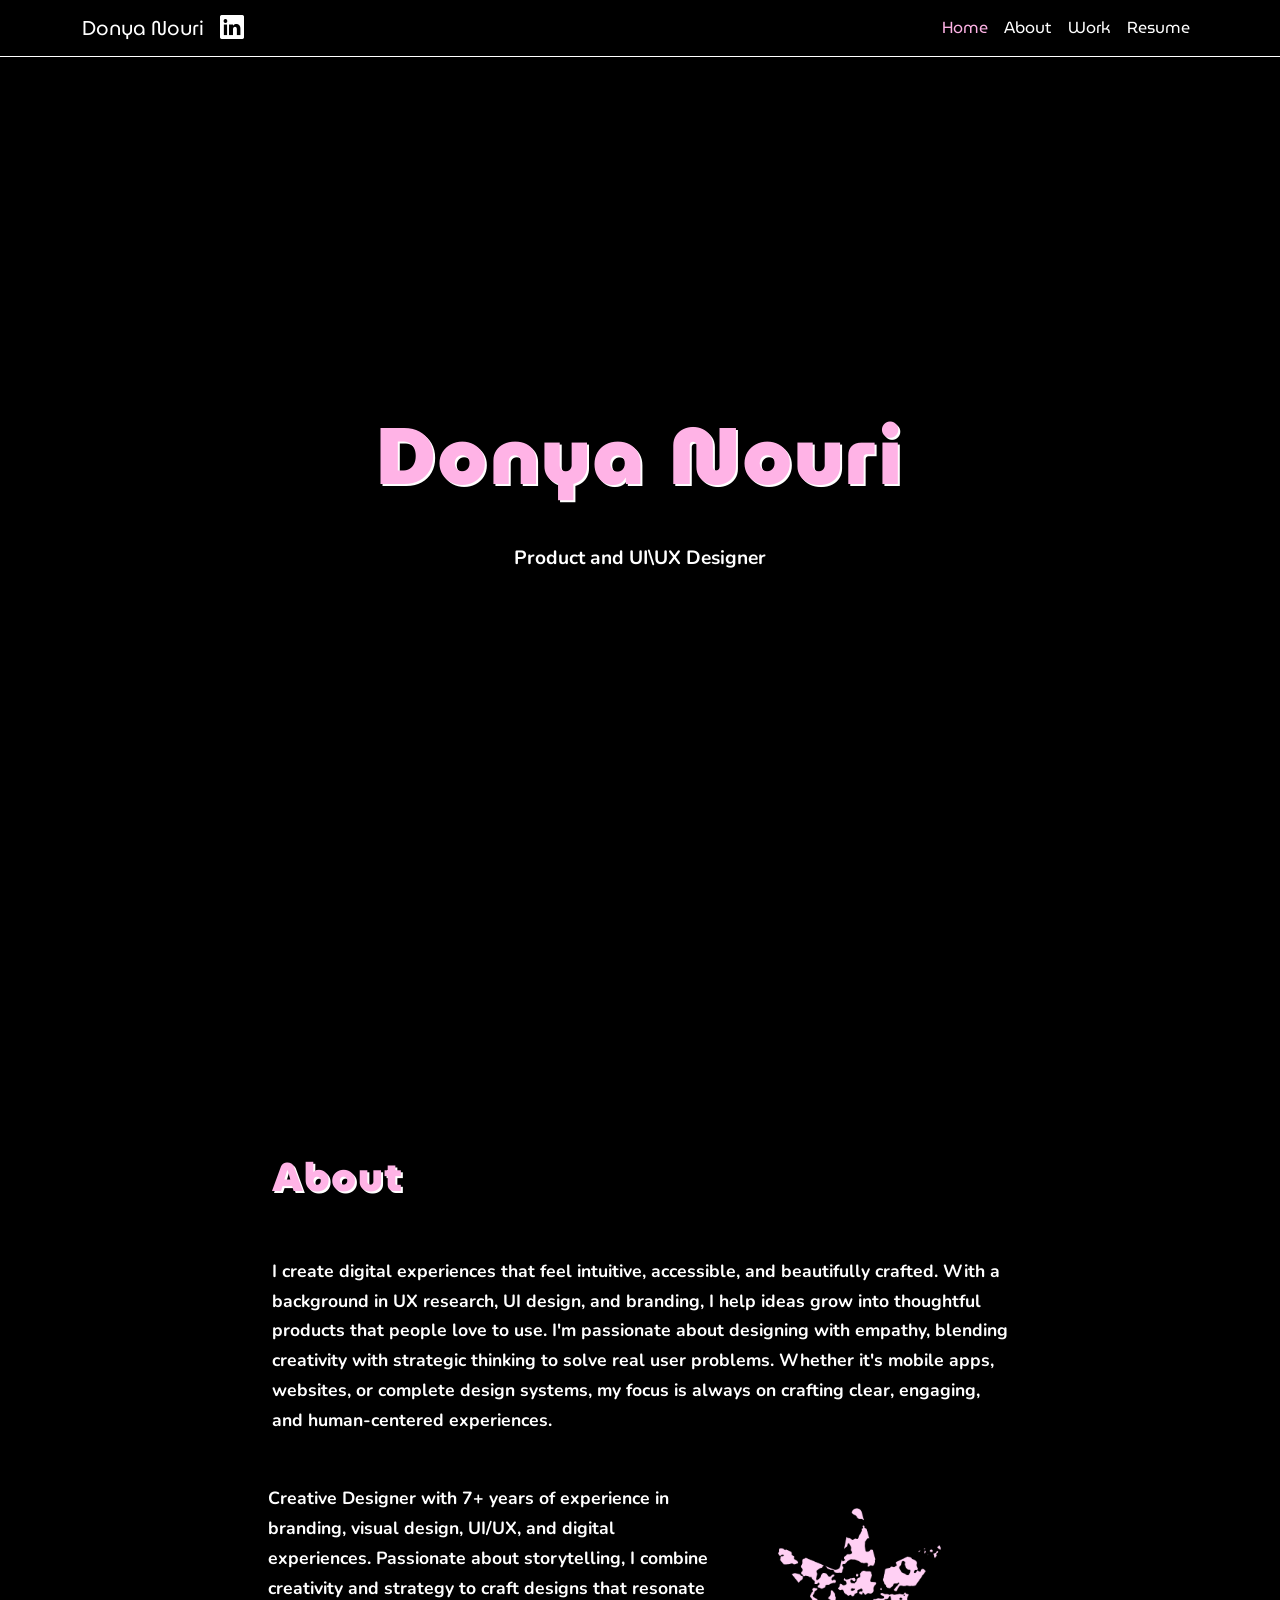
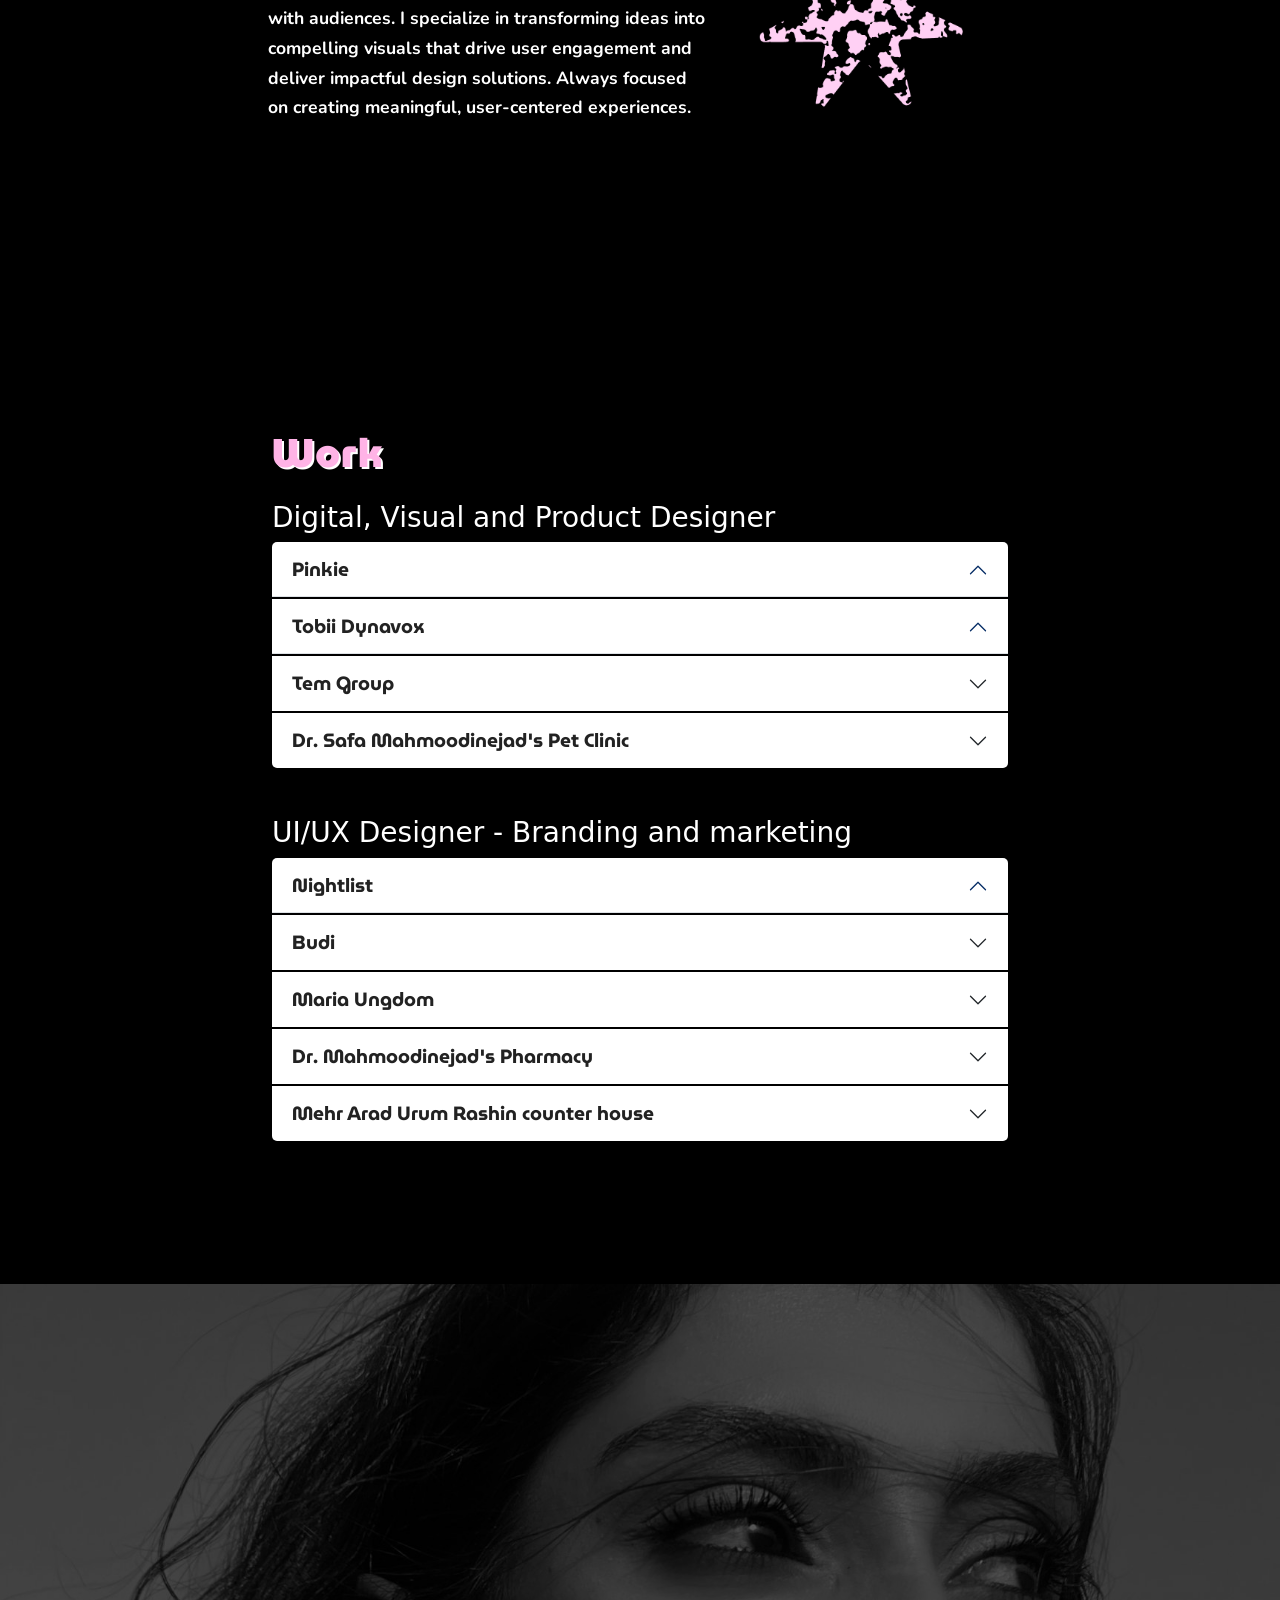
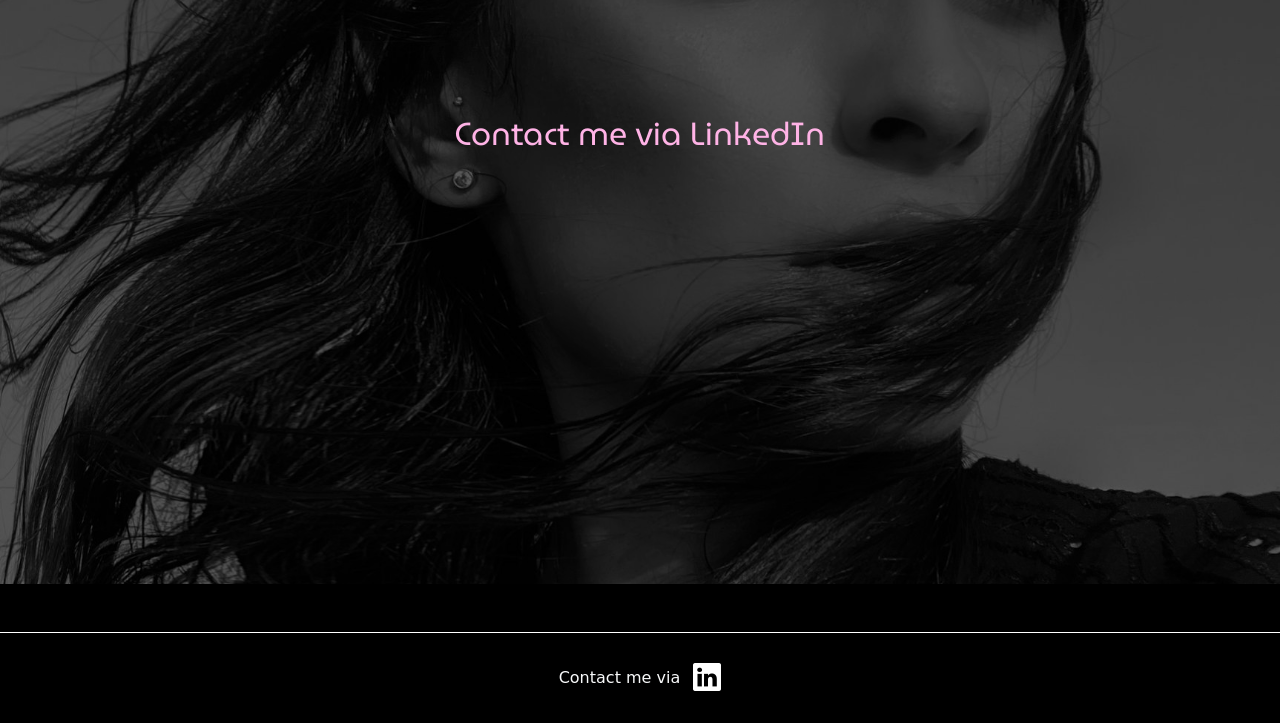
==== index.html @ 8c086b22 "Donya style changes" ====
<!DOCTYPE html>
<html lang="en">
  <head>
    <meta charset="UTF-8" />
    <meta name="viewport" content="width=device-width, initial-scale=1.0" />
    <title>Donya Nouri</title>
    <link
      rel="stylesheet"
      href="https://cdn.jsdelivr.net/npm/bootstrap-icons@1.11.3/font/bootstrap-icons.min.css"
    />
    <link
      href="https://cdn.jsdelivr.net/npm/bootstrap@5.3.3/dist/css/bootstrap.min.css"
      rel="stylesheet"
    />
    <link rel="stylesheet" href="style.css" />
  </head>
  <body>
    <nav class="navbar navbar-expand-lg navbar-dark custom-navbar fixed-top">
      <div class="container d-flex align-items-center">
        <div class="d-flex align-items-center">
          <a class="navbar-brand mb-0 me-3 museo-font" href="#">Donya Nouri</a>
          <a
            href="https://www.linkedin.com/in/donya-nouri-3641202a6/"
            target="_blank"
            class="linkedin-icon"
            aria-label="LinkedIn"
          >
            <i class="bi bi-linkedin fs-4"></i>
          </a>
        </div>
        <button
          class="navbar-toggler ms-auto"
          type="button"
          data-bs-toggle="collapse"
          data-bs-target="#navbarNav"
          aria-controls="navbarNav"
          aria-expanded="false"
          aria-label="Toggle navigation"
        >
          <span class="navbar-toggler-icon"></span>
        </button>
        <div class="collapse navbar-collapse" id="navbarNav">
          <ul class="navbar-nav ms-auto">
            <li class="nav-item">
              <a
                class="nav-link active museo-font"
                aria-current="page"
                href="#"
                >Home</a
              >
            </li>
            <li class="nav-item">
              <a
                class="nav-link active museo-font"
                aria-current="page"
                href="#about"
                >About</a
              >
            </li>
            <li class="nav-item">
              <a class="nav-link museo-font" href="#work">Work</a>
            </li>
            <li class="nav-item">
              <a class="nav-link museo-font" href="/Images/Donya_Nouri_Resume.pdf" download
                >Resume</a
              >
            </li>
          </ul>
        </div>
      </div>
    </nav>

    <header class="custom-header text-center py-5">
      <div class="container">
        <h1 class="main-title mb-3">Donya Nouri</h1>
        <p class="subtitle mb-0">Product and UI\UX Designer</p>
      </div>
    </header>

    <section id="about" class="container my-5">
      <div class="row">
        <div class="col-12 col-md-8 mx-auto">
          <h2 class="about-title mb-4">About</h2>
          <p class="about-desc fw-bold">
            I create digital experiences that feel intuitive, accessible, and
            beautifully crafted. With a background in UX research, UI design,
            and branding, I help ideas grow into thoughtful products that people
            love to use. I'm passionate about designing with empathy, blending
            creativity with strategic thinking to solve real user problems.
            Whether it's mobile apps, websites, or complete design systems, my
            focus is always on crafting clear, engaging, and human-centered
            experiences.
          </p>
        </div>
        <div class="row align-items-center mt-5 justify-content-center">
          <div class="col-12 col-md-5">
            <p class="about-extra fw-bold">
              Creative Designer with 7+ years of experience in branding, visual
              design, UI/UX, and digital experiences. Passionate about
              storytelling, I combine creativity and strategy to craft designs
              that resonate with audiences. I specialize in transforming ideas
              into compelling visuals that drive user engagement and deliver
              impactful design solutions. Always focused on creating meaningful,
              user-centered experiences.
            </p>
          </div>
          <div class="col-12 col-md-3 text-center">
            <img
              src="Images/Star_1.png"
              alt="Pink Star"
              class="about-star-img"
            />
          </div>
        </div>
      </div>
    </section>



    <section id="work" class="container my-5">
  <div class="row justify-content-center">
    <div class="col-12 col-md-8 mx-auto">
      <h2 class="work-title mb-4">Work</h2>
      <div class="mb-5">
        <h3 class="work-category text-white">
          Digital, Visual and Product Designer
        </h3>
        <div class="accordion" id="designerAccordion">
          <div class="accordion-item">
  <h2 class="accordion-header" id="headingPinkie">
    <button
      class="accordion-button"
      type="button"
      data-bs-toggle="collapse"
      data-bs-target="#collapsePinkie"
      aria-expanded="false"
      aria-controls="collapsePinkie"
    >
      Pinkie
    </button>
  </h2>
  <div
    id="collapsePinkie"
    class="accordion-collapse collapse"
    aria-labelledby="headingPinkie"
    data-bs-parent="#designerAccordion"
  >
    <div class="accordion-body">
      <div class="row align-items-center">
        <div class="col-md-6 mb-3 mb-md-0">
          <img
            src="Images/Pinkie_ac.webp"
            alt="Pinkie"
            class="img-fluid rounded popup-img"
          />
        </div>
        <div class="col-md-6">
          <h3 class="h5 fw-bold">Pinkie</h3>
          <p>
            A location-based app designed to empower women with safer urban mobility through smart, community-driven features.
          </p>
          <p>
            As the lead designer, I crafted a user interface that prioritizes clarity, trust, and quick access to critical tools. The app provides secure walking routes using verified data, highlights safe public venues, and includes an emergency SOS button for instant contact with authorities. Balancing privacy and security, user registration requires ID verification, while profiles remain private. A key feature is its community-driven reporting system, which allows users to share real-time safety updates, ensuring the app evolves with the needs of its users.
          </p>
        </div>
      </div>
    </div>
  </div>
</div>
          <!-- Tobii Dynavox -->
          <div class="accordion-item">
            <h2 class="accordion-header" id="headingTobii">
              <button
                class="accordion-button"
                type="button"
                data-bs-toggle="collapse"
                data-bs-target="#collapseTobii"
                aria-expanded="false"
                aria-controls="collapseTobii"
              >
                Tobii Dynavox
              </button>
            </h2>
            <div
              id="collapseTobii"
              class="accordion-collapse collapse"
              aria-labelledby="headingTobii"
              data-bs-parent="#designerAccordion"
            >
              <div class="accordion-body">
                <div class="row align-items-center">
                  <div class="col-md-6 mb-3 mb-md-0">
                    <img
                      src="Images/tobii_dynavox.png"
                      alt="Tobii Dynavox"
                      class="img-fluid rounded popup-img"
                    />
                  </div>
                  <div class="col-md-6">
                    <h3 class="h5 fw-bold">Tobii Dynavox</h3>
                    <p>
                      Lorem ipsum dolor sit amet, consectetur adipiscing elit.
                      Pellentesque euismod, urna eu tincidunt consectetur, nisi
                      nisl aliquam nunc, eget aliquam massa nisl quis neque.
                      Suspendisse potenti. Etiam euismod, urna eu tincidunt
                      consectetur, nisi nisl aliquam nunc, eget aliquam massa
                      nisl quis neque.
                    </p>
                  </div>
                </div>
              </div>
            </div>
          </div>
          <!-- Tem Group -->
          <div class="accordion-item">
            <h2 class="accordion-header" id="headingTemGroup">
              <button
                class="accordion-button collapsed"
                type="button"
                data-bs-toggle="collapse"
                data-bs-target="#collapseTemGroup"
                aria-expanded="false"
                aria-controls="collapseTemGroup"
              >
                Tem Group
              </button>
            </h2>
            <div
              id="collapseTemGroup"
              class="accordion-collapse collapse"
              aria-labelledby="headingTemGroup"
              data-bs-parent="#designerAccordion"
            >
              <div class="accordion-body">
                 <div class="row align-items-center">
                  
                  <div class="col-md-12">
                    <h3 class="h5 fw-bold">Tem Group</h3>
                    <p>
                      Lorem ipsum dolor sit amet, consectetur adipiscing elit.
                      Pellentesque euismod, urna eu tincidunt consectetur, nisi
                      nisl aliquam nunc, eget aliquam massa nisl quis neque.
                      Suspendisse potenti. Etiam euismod, urna eu tincidunt
                      consectetur, nisi nisl aliquam nunc, eget aliquam massa
                      nisl quis neque.
                    </p>
                  </div>
                </div>
              </div>
            </div>
          </div>
          <!-- Dr. Safa Mahmoodinejad's Pet Clinic -->
          <div class="accordion-item">
            <h2 class="accordion-header" id="headingPetClinic">
              <button
                class="accordion-button collapsed"
                type="button"
                data-bs-toggle="collapse"
                data-bs-target="#collapsePetClinic"
                aria-expanded="false"
                aria-controls="collapsePetClinic"
              >
                Dr. Safa Mahmoodinejad's Pet Clinic
              </button>
            </h2>
            <div
              id="collapsePetClinic"
              class="accordion-collapse collapse"
              aria-labelledby="headingPetClinic"
              data-bs-parent="#designerAccordion"
            >
              <div class="accordion-body">
                <div class="row align-items-center">
                  <div class="col-md-6 mb-3 mb-md-0">
                    <img
                      src="Images/Pet_clinic_ac.png"
                      alt="Pet clinic"
                      class="img-fluid rounded popup-img"
                    />
                  </div>
                  <div class="col-md-6">
                    <h3 class="h5 fw-bold">
                      Dr. Safa Mahmoodinejad's veterinary
                    </h3>
                    <p>
                      As a freelance designer, I had the opportunity to create a
                      cohesive brand identity for Dr. Mahmoodinejad's Veterinary
                      Clinic. My work included designing promotional materials
                      such as posters, business cards, and digital
                      advertisements that effectively communicate the clinic's
                      professionalism and care for animals. Using a modern and
                      vibrant color palette, I ensured that the visuals were
                      engaging and approachable while maintaining a sense of
                      trust and credibility. The designs incorporate clean
                      typography, well-structured layouts, and animal-friendly
                      imagery to resonate with pet owners and establish a strong
                      brand presence.
                    </p>
                  </div>
                </div>
              </div>
            </div>
          </div>
        </div>
      </div>
      <div>
        <h3 class="work-category text-white">
          UI/UX Designer - Branding and marketing
        </h3>
        <div class="accordion" id="brandingAccordion">
          <!-- Nightlist -->
          <div class="accordion-item">
            <h2 class="accordion-header" id="headingNightlistWork">
              <button
                class="accordion-button"
                type="button"
                data-bs-toggle="collapse"
                data-bs-target="#collapseNightlistWork"
                aria-expanded="false"
                aria-controls="collapseNightlistWork"
              >
                Nightlist
              </button>
            </h2>
            <div
              id="collapseNightlistWork"
              class="accordion-collapse collapse"
              aria-labelledby="headingNightlistWork"
              data-bs-parent="#brandingAccordion"
            >
              <div class="accordion-body">
                <div class="row align-items-center">
                  <div class="col-md-6 mb-3 mb-md-0">
                    <img
                      src="Images/Nightlist_ac.webp"
                      alt="Nightlist"
                      class="img-fluid rounded popup-img"
                    />
                  </div>
                  <div class="col-md-6">
                    <h3 class="h5 fw-bold">Nightlist</h3>
                    <p>
                      As a UI/UX Designer for Nightlist, I contributed to
                      designing a seamless digital experience that helps users
                      navigate Stockholm's nightlife with clarity and
                      confidence. The app was created to address key pain
                      points, such as difficulty finding clubs with the right
                      music, navigating social dynamics, and avoiding wasted
                      time and money. My focus was on designing an intuitive
                      filtering system, allowing users to discover venues based
                      on music preference, age group, and budget. Additionally,
                      I worked on social features that let users connect with
                      like-minded people by making their attendance public and
                      setting their intentions for the night. Throughout the
                      design process, I collaborated closely with UX
                      researchers, project managers, and creative designers to
                      develop a user-friendly and visually engaging interface.
                    </p>
                  </div>
                </div>
              </div>
            </div>
          </div>
          <!-- Budi -->
          <div class="accordion-item">
            <h2 class="accordion-header" id="headingBudiWork">
              <button
                class="accordion-button collapsed"
                type="button"
                data-bs-toggle="collapse"
                data-bs-target="#collapseBudiWork"
                aria-expanded="false"
                aria-controls="collapseBudiWork"
              >
                Budi
              </button>
            </h2>
            <div
              id="collapseBudiWork"
              class="accordion-collapse collapse"
              aria-labelledby="headingBudiWork"
              data-bs-parent="#brandingAccordion"
            >
              <div class="accordion-body">
                <div class="row align-items-center">
                  <div class="col-md-6 mb-3 mb-md-0">
                    <img
                      src="Images/Budi_ac.webp"
                      alt="Budi"
                      class="img-fluid rounded popup-img"
                    />
                  </div>
                  <div class="col-md-6">
                    <h3 class="h5 fw-bold">Budi</h3>
                    <p>
                      As a UI/UX Designer for Budi, I played a key role in
                      shaping the brand's digital presence by developing a
                      cohesive and user-friendly interface that aligned with its
                      identity. My work involved designing an intuitive user
                      experience, ensuring seamless navigation, and creating
                      visually appealing layouts that enhance usability. I
                      focused on consistency in branding, utilizing a modern and
                      clean design system that strengthened Budi's recognition.
                    </p>
                    <p>
                      Through typography, color schemes, and interactive
                      components, I ensured that every design element
                      contributed to a coherent and engaging digital experience.
                      In collaboration with the team, I worked on wireframing,
                      prototyping, and user testing, refining the UI based on
                      insights and feedback.
                    </p>
                  </div>
                </div>
              </div>
            </div>
          </div>
          <!-- Maria Ungdom -->
          <div class="accordion-item">
            <h2 class="accordion-header" id="headingMariaUngdomWork">
              <button
                class="accordion-button collapsed"
                type="button"
                data-bs-toggle="collapse"
                data-bs-target="#collapseMariaUngdomWork"
                aria-expanded="false"
                aria-controls="collapseMariaUngdomWork"
              >
                Maria Ungdom
              </button>
            </h2>
            <div
              id="collapseMariaUngdomWork"
              class="accordion-collapse collapse"
              aria-labelledby="headingMariaUngdomWork"
              data-bs-parent="#brandingAccordion"
            >
              <div class="accordion-body">
                <div class="row align-items-center">
                <div class="col-md-6 mb-3 mb-md-0">
                  <img src="Images/Lightstep_ac.webp" alt="Lightstep" class="img-fluid rounded popup-img" style="cursor: pointer;">
                </div>
                <div class="col-md-6">
                  <h3 class="h5 fw-bold">Lightstep</h3>
                  <p>
                    As a Digital Designer for the LightStep project, I played a
                    key role in crafting a visually engaging and digital
                    experience aimed at supporting young adults on their
                    recovery journey. I collaborated closely with UX designers,
                    researchers, and developers to refine the visual identity
                    and user experience. I was involved in wireframing,
                    prototyping, and iterating based on user testing feedback,
                    ensuring that the design aligned with the needs of the
                    target audience. My contributions also extended to branding
                    and typography choices, emphasizing clarity, warmth, and
                    inclusivity.
                  </p>
                </div>
              </div>
              </div>
            </div>
          </div>
          <!-- Dr. Mahmoodinejad's Pharmacy -->
          <div class="accordion-item">
            <h2 class="accordion-header" id="headingPharmacyWork">
              <button
                class="accordion-button collapsed"
                type="button"
                data-bs-toggle="collapse"
                data-bs-target="#collapsePharmacyWork"
                aria-expanded="false"
                aria-controls="collapsePharmacyWork"
              >
                Dr. Mahmoodinejad's Pharmacy
              </button>
            </h2>
            <div
              id="collapsePharmacyWork"
              class="accordion-collapse collapse"
              aria-labelledby="headingPharmacyWork"
              data-bs-parent="#brandingAccordion"
            >
              <div class="accordion-body">
                <div class="row align-items-center">
                  <div class="col-md-6 mb-3 mb-md-0">
                    <img
                      src="Images/Pharmacy_ac.png"
                      alt="Pharmacy"
                      class="img-fluid rounded popup-img"
                    />
                  </div>
                  <div class="col-md-6">
                    <h3 class="h5 fw-bold">DR. Mahmoodinejad's Pharmacy</h3>
                    <p>
                      A Modern Digital &amp; Brand Experience for Dr.
                      Mahmoodnejad's pharmacy, I played a key role in shaping
                      both the user experience (UX) and user interface (UI) of
                      their digital presence while also developing a strong
                      brand identity. My work included designing an e-commerce
                      website that allows customers to browse and purchase
                      pharmaceutical products with ease. Prioritizing
                      accessibility and functionality, I ensured that the
                      website aligns with modern design principles, providing a
                      smooth shopping experience across devices.
                    </p>
                    <div>
                      <a
                        href="https://okdaro.com/"
                        target="_blank"
                        rel="noopener"
                        >https://okdaro.com/</a
                      >
                    </div>
                  </div>
                </div>
              </div>
            </div>
          </div>
          <!-- Mehr Arad Urum Rashin counter house -->
          <div class="accordion-item">
            <h2 class="accordion-header" id="headingMehrAradWork">
              <button
                class="accordion-button collapsed"
                type="button"
                data-bs-toggle="collapse"
                data-bs-target="#collapseMehrAradWork"
                aria-expanded="false"
                aria-controls="collapseMehrAradWork"
              >
                Mehr Arad Urum Rashin counter house
              </button>
            </h2>
            <div
              id="collapseMehrAradWork"
              class="accordion-collapse collapse"
              aria-labelledby="headingMehrAradWork"
              data-bs-parent="#brandingAccordion"
            >
              <div class="accordion-body">
                <!-- Add Mehr Arad content here -->
                <p>
                   Lorem ipsum dolor sit amet, consectetur adipiscing elit.
                      Pellentesque euismod, urna eu tincidunt consectetur, nisi
                      nisl aliquam nunc, eget aliquam massa nisl quis neque.
                      Suspendisse potenti. Etiam euismod, urna eu tincidunt
                      consectetur, nisi nisl aliquam nunc, eget aliquam massa
                      nisl quis neque.
                </p>
              </div>
    </div>
  </div>
</section>

<section id="contact" class="contact-section position-relative d-flex align-items-center justify-content-center">
  <img src="Images/Donya_Contact.jpg" alt="Contact Background" class="contact-bg-img w-100 h-100 position-absolute top-0 start-0" />
  <div class="contact-overlay position-absolute top-0 start-0 w-100 h-100"></div>
  <div class="contact-content position-relative text-center w-100">
    <a href="https://www.linkedin.com/in/donya-nouri-3641202a6/" class="contact-email" target="_blank" rel="noopener">
  Contact me via LinkedIn
</a>
  </div>
</section>
    <footer class=" text-center py-4 mt-5">
      <div class="container">
        <span class="text-light me-2">Contact me via</span>
        <a
          href="https://www.linkedin.com/in/donya-nouri-3641202a6/"
          target="_blank"
          class="linkedin-icon"
          aria-label="LinkedIn"
          style="vertical-align: middle"
        >
          <i
            class="bi bi-linkedin fs-3"
            style="color: #fff; transition: color 0.2s"
          ></i>
        </a>
      </div>
    </footer>
    <div class="modal fade" id="imgModal" tabindex="-1" aria-hidden="true">
      <div class="modal-dialog modal-dialog-centered modal-lg">
        <div class="modal-content bg-dark">
          <div class="modal-body p-0 position-relative">
            <button
              type="button"
              class="btn-close btn-close-white position-absolute top-0 end-0 m-3"
              data-bs-dismiss="modal"
              aria-label="Close"
            ></button>
            <img id="modalImg" src="" alt="Preview" class="w-100 rounded" />
          </div>
        </div>
      </div>
    </div>
    <script src="https://cdn.jsdelivr.net/npm/bootstrap@5.3.3/dist/js/bootstrap.bundle.min.js"></script>
    <script src="script.js"></script>
  </body>
</html>
---- style.css ----
@import url('https://fonts.googleapis.com/css2?family=MuseoModerno:ital,wght@0,100..900;1,100..900&family=Nunito:ital,wght@0,200..1000;1,200..1000&display=swap');

* {
    margin: 0;
    padding: 0;
    box-sizing: border-box;
}

body {
    padding-top: 40px;
    background: #000; /* Black background */
}

.custom-navbar {
    background: #000 !important;
    font-family: 'MuseoModerno', sans-serif;
    border-bottom: 1px solid #fff;
}

.custom-navbar .navbar-nav .nav-link {
    color: #fff !important;
    font-family: 'MuseoModerno', sans-serif;
    transition: color 0.2s;
}

.custom-navbar .navbar-nav .nav-link:hover,
.custom-navbar .navbar-nav .nav-link:focus,
.custom-navbar .navbar-nav .nav-link.active {
    color: #ffb3e6 !important;
}

footer {
    border-top: 1px solid #fff;
}

.museo-font {
    font-family: 'MuseoModerno', sans-serif !important;
}

.custom-header {
    background: #000;
    padding: 100px 0 80px 0;
}

.main-title {
    font-family: 'MuseoModerno', sans-serif;
    font-weight: 900;
    font-size: 5rem;
    color: #ffb3e6;
    letter-spacing: 0.03em;
    text-shadow: 2px 2px 0 #fff, 4px 4px 0 #000;
}

.subtitle {
    font-family: 'Nunito', sans-serif;
    font-size: 1.2rem;
    color: #fff;
    font-weight: 700;
    margin-top: 1.5rem;
}

.about-title {
    font-family: 'MuseoModerno', sans-serif;
    font-weight: 900;
    font-size: 2.5rem;
    color: #ffb3e6;
    letter-spacing: 0.03em;
    text-shadow: 2px 2px 0 #fff, 4px 4px 0 #000;
    display: inline-block;
}

.about-desc {
    color: #fff;
    font-family: 'Nunito', sans-serif;
    font-size: 1.1rem;
    margin-top: 2rem;
    margin-bottom: 0;
    line-height: 1.7;
}

.about-extra {
    color: #fff;
    font-family: 'Nunito', sans-serif;
    font-size: 1.1rem;
    margin-bottom: 0;
    line-height: 1.7;
}

.about-star-img {
    max-width: 80%;
    height: auto;
    margin-top: 0.5rem;
}

.linkedin-icon .bi-linkedin {
    color: #fff;
    transition: color 0.2s;
}
.linkedin-icon:hover .bi-linkedin,
.linkedin-icon:focus .bi-linkedin {
    color: #ffb3e6;
}

/* Accordion styles */
.accordion-item {
    background: #000;
    border: none;
    margin-bottom: 2px;
}


.accordion-button {
    background: #fff;
    color: #222;
    font-family: 'MuseoModerno', sans-serif;
    font-weight: 700;
    font-size: 1.2rem;
    border: none;
    box-shadow: none;
    border-radius: 0;
}

.accordion-button:not(.collapsed) {
    background: #FFF;
    color: #222;
}

.accordion-button:not(.collapsed)::after {
    background-color: #fff;
    border-radius: 0;
    color: #222;
}

.accordion-button:focus,
.accordion-button:not(.collapsed):focus {
    box-shadow: none;
    border-color: transparent;
}

.accordion-body {
    background: #fff !important;
    color: #000 !important;
    font-family: 'Nunito', sans-serif;
    font-size: 1.1rem;
    border-radius: 0;
    padding: 1.5rem;
}

/* Work section styles */
.work-title {
    font-family: 'MuseoModerno', sans-serif;
    font-weight: 900;
    font-size: 2.5rem;
    color: #ffb3e6;
    letter-spacing: 0.03em;
    text-shadow: 2px 2px 0 #fff, 4px 4px 0 #000;
    display: inline-block;
}

.work-list {
    list-style: none;
    padding-left: 0;
    margin-bottom: 0;
}

.work-list li {
    background: #f4fffa;
    color: #000;
    font-family: 'Nunito', sans-serif;
    font-size: 1.1rem;
    font-weight: 700;
    margin-bottom: 6px;
    padding: 6px 16px;
    border-radius: 2px;
    border: 1px solid #e6f7f1;
}

/* Responsive width for accordions */
#designerAccordion,
#brandingAccordion {
    width: 100%;
}



/* Modal image styles */
#imgModal .modal-body img {
    width: 100%;
    max-width: 200vw;
    max-height: 90vh;
    height: auto;
    display: block;
    margin-left: auto;
    margin-right: auto;
    object-fit: contain;
}

#imgModal .modal-dialog {
    max-width: 90vw;
}

/* Anchor scroll offset for fixed navbar */
:target {
    scroll-margin-top: 70px;
}


header.custom-header,
section#about,
section#work {
    min-height: 100vh;
    display: flex;
    align-items: center;
}


header.custom-header .container,
section#about > .row,
section#work > .row {
    flex: 1 1 auto;
    display: flex;
    flex-direction: column;
    justify-content: center;
}

body {
    scroll-snap-type: y mandatory;
    overflow-y: scroll;
}

/* Each section snaps to the top of the viewport */
header.custom-header,
section#about,
section#work {
    scroll-snap-align: start;
}

.contact-section {
    min-height: 100vh;
    overflow: hidden;
    scroll-snap-align: start;
    position: relative;
}

.contact-bg-img {
    object-fit: cover;
    object-position: top center;
    position: absolute;
    top: 0;
    left: 0;
    width: 100vw;
    height: 100vh;
    filter: grayscale(1);
    z-index: 1;
}

.contact-overlay {
    background: rgba(0,0,0,0.45);
    position: absolute;
    top: 0;
    left: 0;
    width: 100vw;
    height: 100vh;
    z-index: 2;
}

.contact-content {
    z-index: 3;
    position: relative;
    display: flex;
    align-items: center;      /* Center vertically */
    justify-content: center;  /* Center horizontally */
    height: 100vh;
    padding-bottom: 0;        /* Remove bottom padding for perfect centering */
}

.contact-email {
    font-family: 'MuseoModerno', sans-serif;
    font-size: 2rem;
    color: #ffb3e6;
    text-decoration: none;
    background: transparent;
    border: none;
    outline: none;
    transition: color 0.2s;
}

.contact-email:hover,
.contact-email:focus {
    color: #fff;
}
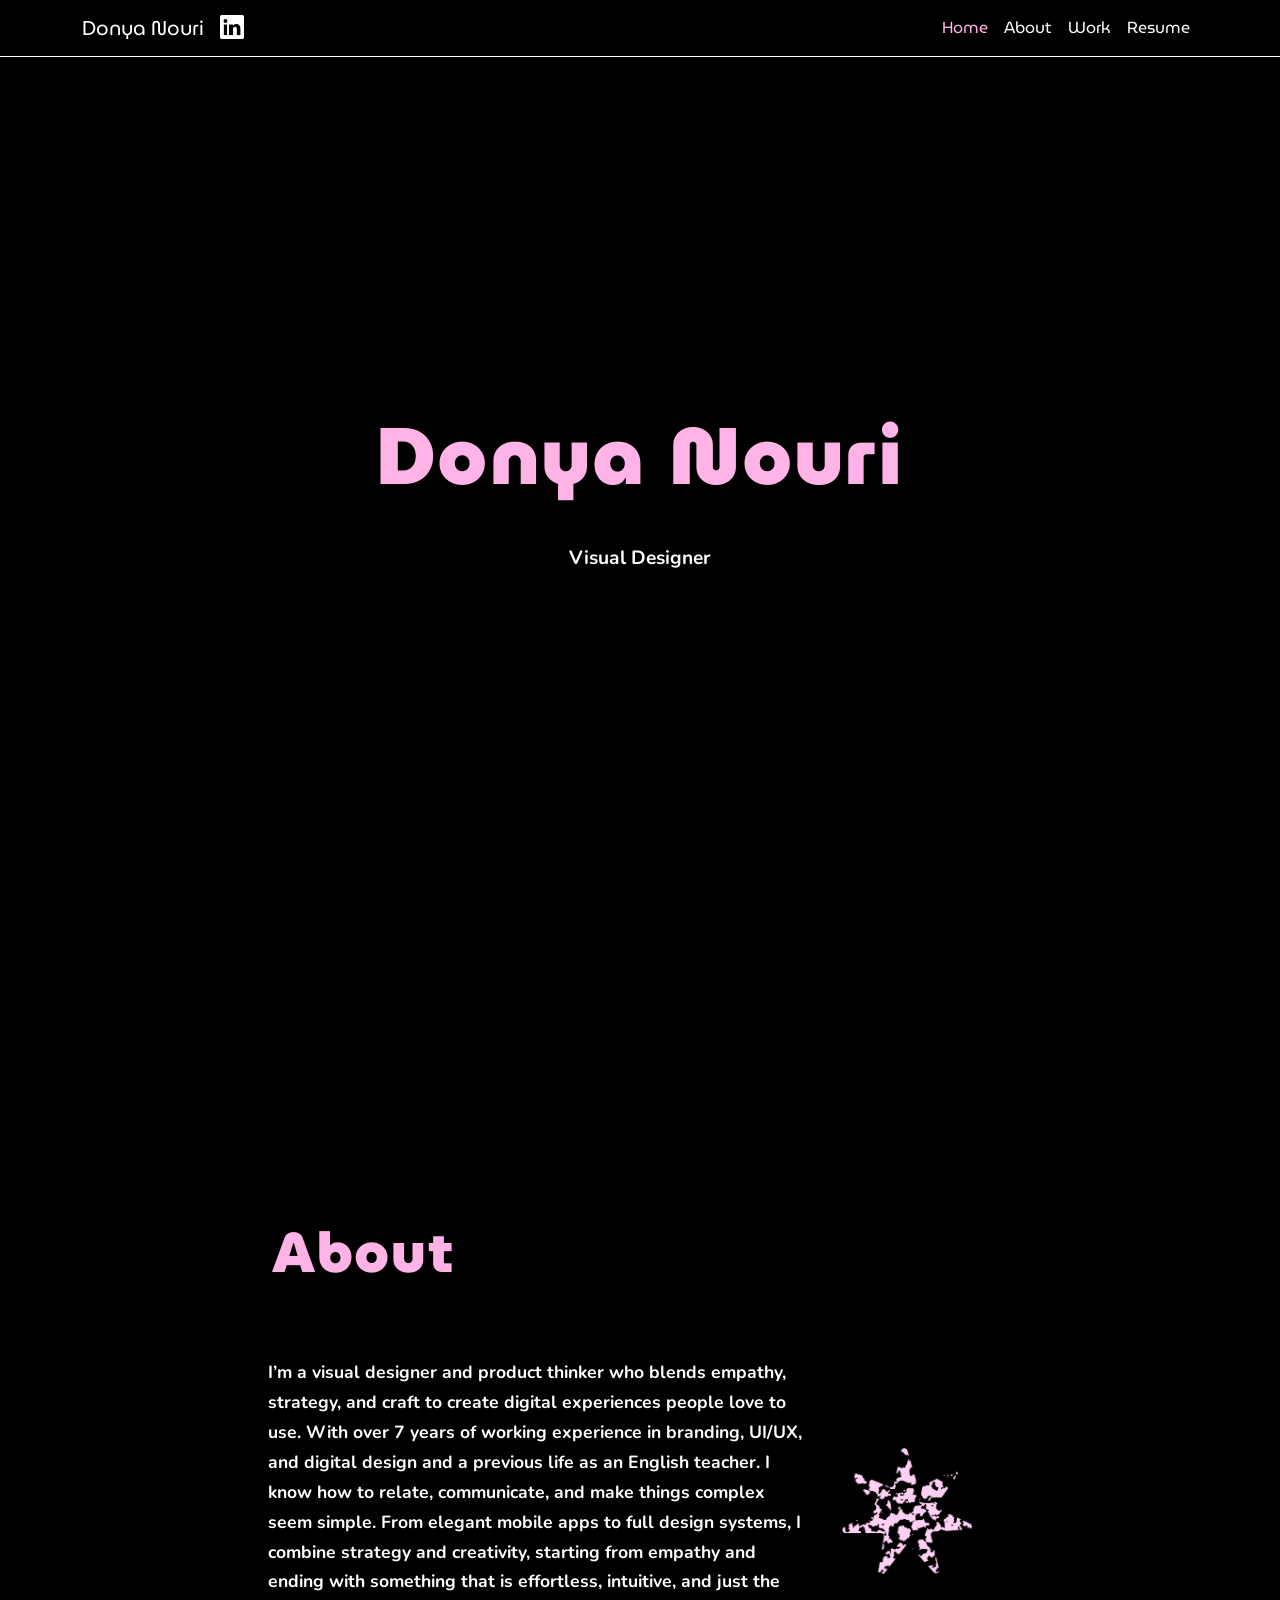
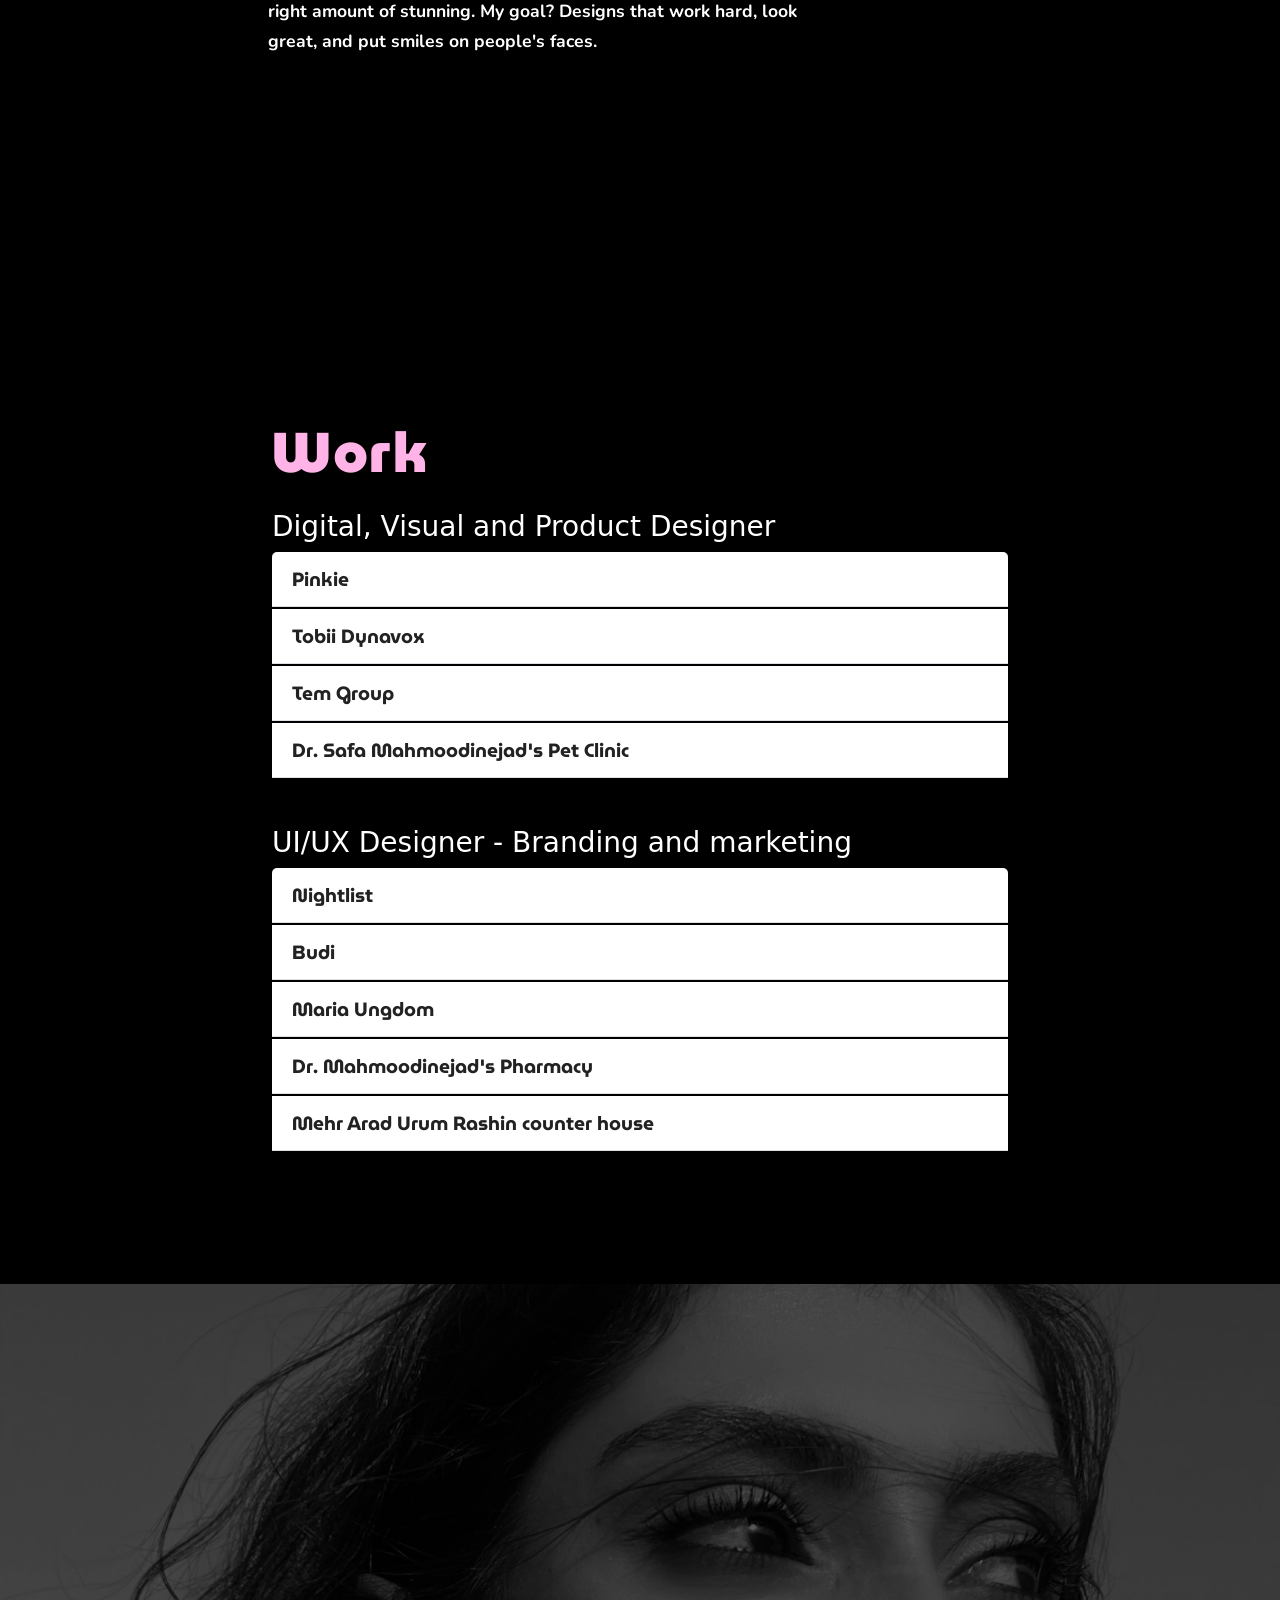
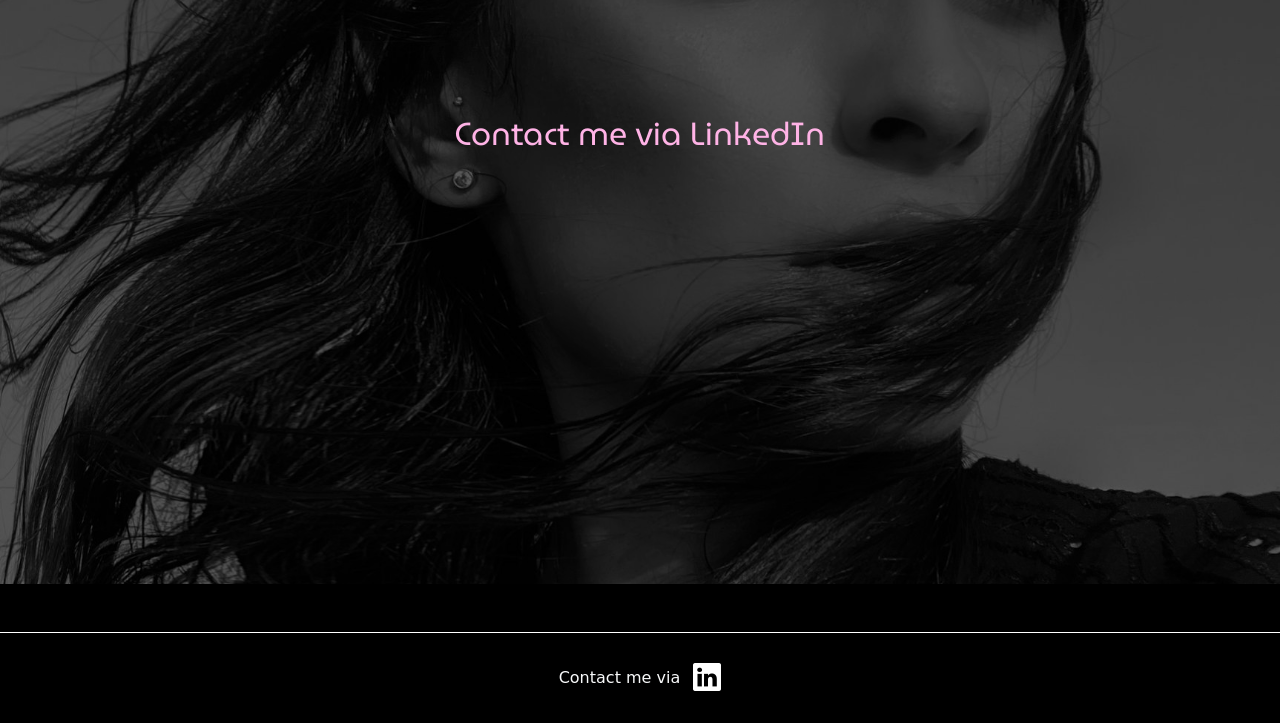
==== commit a9c68b7f: "modal and styling changes" ====
--- a/index.html
+++ b/index.html
@@ -42,10 +42,7 @@
         <div class="collapse navbar-collapse" id="navbarNav">
           <ul class="navbar-nav ms-auto">
             <li class="nav-item">
-              <a
-                class="nav-link active museo-font"
-                aria-current="page"
-                href="#"
+              <a class="nav-link active museo-font" aria-current="page" href="#"
                 >Home</a
               >
             </li>
@@ -61,7 +58,10 @@
               <a class="nav-link museo-font" href="#work">Work</a>
             </li>
             <li class="nav-item">
-              <a class="nav-link museo-font" href="/Images/Donya_Nouri_Resume.pdf" download
+              <a
+                class="nav-link museo-font"
+                href="Images/Donya_Nouri_Resume.pdf"
+                download
                 >Resume</a
               >
             </li>
@@ -73,7 +73,7 @@
     <header class="custom-header text-center py-5">
       <div class="container">
         <h1 class="main-title mb-3">Donya Nouri</h1>
-        <p class="subtitle mb-0">Product and UI\UX Designer</p>
+        <p class="subtitle mb-0">Visual Designer</p>
       </div>
     </header>
 
@@ -81,30 +81,23 @@
       <div class="row">
         <div class="col-12 col-md-8 mx-auto">
           <h2 class="about-title mb-4">About</h2>
-          <p class="about-desc fw-bold">
-            I create digital experiences that feel intuitive, accessible, and
-            beautifully crafted. With a background in UX research, UI design,
-            and branding, I help ideas grow into thoughtful products that people
-            love to use. I'm passionate about designing with empathy, blending
-            creativity with strategic thinking to solve real user problems.
-            Whether it's mobile apps, websites, or complete design systems, my
-            focus is always on crafting clear, engaging, and human-centered
-            experiences.
-          </p>
         </div>
         <div class="row align-items-center mt-5 justify-content-center">
-          <div class="col-12 col-md-5">
+          <div class="col-12 col-md-6">
             <p class="about-extra fw-bold">
-              Creative Designer with 7+ years of experience in branding, visual
-              design, UI/UX, and digital experiences. Passionate about
-              storytelling, I combine creativity and strategy to craft designs
-              that resonate with audiences. I specialize in transforming ideas
-              into compelling visuals that drive user engagement and deliver
-              impactful design solutions. Always focused on creating meaningful,
-              user-centered experiences.
+              I’m a visual designer and product thinker who blends empathy,
+              strategy, and craft to create digital experiences people love to
+              use. With over 7 years of working experience in branding, UI/UX,
+              and digital design and a previous life as an English teacher. I
+              know how to relate, communicate, and make things complex seem
+              simple. From elegant mobile apps to full design systems, I combine
+              strategy and creativity, starting from empathy and ending with
+              something that is effortless, intuitive, and just the right amount
+              of stunning. My goal? Designs that work hard, look great, and put
+              smiles on people's faces.
             </p>
           </div>
-          <div class="col-12 col-md-3 text-center">
+          <div class="col-10 col-md-2 text-center my-3">
             <img
               src="Images/Star_1.png"
               alt="Pink Star"
@@ -115,187 +108,412 @@
       </div>
     </section>
 
-
-
     <section id="work" class="container my-5">
-  <div class="row justify-content-center">
-    <div class="col-12 col-md-8 mx-auto">
-      <h2 class="work-title mb-4">Work</h2>
-      <div class="mb-5">
-        <h3 class="work-category text-white">
-          Digital, Visual and Product Designer
-        </h3>
-        <div class="accordion" id="designerAccordion">
-          <div class="accordion-item">
-  <h2 class="accordion-header" id="headingPinkie">
-    <button
-      class="accordion-button"
-      type="button"
-      data-bs-toggle="collapse"
-      data-bs-target="#collapsePinkie"
-      aria-expanded="false"
-      aria-controls="collapsePinkie"
-    >
-      Pinkie
-    </button>
-  </h2>
-  <div
-    id="collapsePinkie"
-    class="accordion-collapse collapse"
-    aria-labelledby="headingPinkie"
-    data-bs-parent="#designerAccordion"
-  >
-    <div class="accordion-body">
-      <div class="row align-items-center">
-        <div class="col-md-6 mb-3 mb-md-0">
-          <img
-            src="Images/Pinkie_ac.webp"
-            alt="Pinkie"
-            class="img-fluid rounded popup-img"
-          />
-        </div>
-        <div class="col-md-6">
-          <h3 class="h5 fw-bold">Pinkie</h3>
-          <p>
-            A location-based app designed to empower women with safer urban mobility through smart, community-driven features.
-          </p>
-          <p>
-            As the lead designer, I crafted a user interface that prioritizes clarity, trust, and quick access to critical tools. The app provides secure walking routes using verified data, highlights safe public venues, and includes an emergency SOS button for instant contact with authorities. Balancing privacy and security, user registration requires ID verification, while profiles remain private. A key feature is its community-driven reporting system, which allows users to share real-time safety updates, ensuring the app evolves with the needs of its users.
-          </p>
-        </div>
-      </div>
-    </div>
-  </div>
-</div>
-          <!-- Tobii Dynavox -->
-          <div class="accordion-item">
-            <h2 class="accordion-header" id="headingTobii">
-              <button
-                class="accordion-button"
-                type="button"
-                data-bs-toggle="collapse"
-                data-bs-target="#collapseTobii"
-                aria-expanded="false"
-                aria-controls="collapseTobii"
-              >
-                Tobii Dynavox
-              </button>
-            </h2>
-            <div
-              id="collapseTobii"
-              class="accordion-collapse collapse"
-              aria-labelledby="headingTobii"
-              data-bs-parent="#designerAccordion"
-            >
-              <div class="accordion-body">
-                <div class="row align-items-center">
-                  <div class="col-md-6 mb-3 mb-md-0">
-                    <img
-                      src="Images/tobii_dynavox.png"
-                      alt="Tobii Dynavox"
-                      class="img-fluid rounded popup-img"
-                    />
-                  </div>
-                  <div class="col-md-6">
-                    <h3 class="h5 fw-bold">Tobii Dynavox</h3>
-                    <p>
-                      Lorem ipsum dolor sit amet, consectetur adipiscing elit.
-                      Pellentesque euismod, urna eu tincidunt consectetur, nisi
-                      nisl aliquam nunc, eget aliquam massa nisl quis neque.
-                      Suspendisse potenti. Etiam euismod, urna eu tincidunt
-                      consectetur, nisi nisl aliquam nunc, eget aliquam massa
-                      nisl quis neque.
-                    </p>
+      <div class="row justify-content-center">
+        <div class="col-12 col-md-8 mx-auto">
+          <h2 class="work-title mb-4">Work</h2>
+          <div class="mb-5">
+            <h3 class="work-category text-white">
+              Digital, Visual and Product Designer
+            </h3>
+            <div class="accordion" id="designerAccordion">
+              <!-- Pinkie -->
+              <div class="accordion-item">
+                <h2 class="accordion-header" id="headingPinkie">
+                  <button
+                    class="accordion-button"
+                    type="button"
+                    data-modal-id="pinkie"
+                  >
+                    Pinkie
+                  </button>
+                </h2>
+                <div
+                  class="accordion-modal-content d-none"
+                  id="modalContent-pinkie"
+                >
+                  <div class="row align-items-center">
+                    <div class="col-md-10 mb-3 mb-md-0">
+                      <img
+                        src="Images/Pinkie_ac.webp"
+                        alt="Pinkie"
+                        class="img-fluid rounded"
+                      />
+                    </div>
+                    <div class="col-md-10 text-center my-3">
+                      <h3 class="h5 fw-bold">Pinkie</h3>
+                      <p>
+                        A location-based app designed to empower women with
+                        safer urban mobility through smart, community-driven
+                        features.
+                      </p>
+                      <p>
+                        As the lead designer, I crafted a user interface that
+                        prioritizes clarity, trust, and quick access to critical
+                        tools. The app provides secure walking routes using
+                        verified data, highlights safe public venues, and
+                        includes an emergency SOS button for instant contact
+                        with authorities. Balancing privacy and security, user
+                        registration requires ID verification, while profiles
+                        remain private. A key feature is its community-driven
+                        reporting system, which allows users to share real-time
+                        safety updates, ensuring the app evolves with the needs
+                        of its users.
+                      </p>
+                    </div>
+                  </div>
+                </div>
+              </div>
+              <!-- Tobii Dynavox -->
+              <div class="accordion-item">
+                <h2 class="accordion-header" id="headingTobii">
+                  <button
+                    class="accordion-button"
+                    type="button"
+                    data-modal-id="tobii"
+                  >
+                    Tobii Dynavox
+                  </button>
+                </h2>
+                <div
+                  class="accordion-modal-content d-none"
+                  id="modalContent-tobii"
+                >
+                  <div class="row align-items-center">
+                    <div class="col-md-10 mb-3 mb-md-0">
+                      <img
+                        src="Images/tobii_dynavox.png"
+                        alt="Tobii Dynavox"
+                        class="img-fluid rounded"
+                      />
+                    </div>
+                    <div class="col-md-10 text-center my-3">
+                      <h3 class="h5 fw-bold">Tobii Dynavox</h3>
+                      <p>
+                        Collaborated with a cross-functional team to research
+                        and reimagine Tobii Dynavox's recruitment process from a
+                        Diversity, Equity & Inclusion (DEI) standpoint.
+                        Conducted 23 qualitative interviews and reviewed survey
+                        results to identify systemic recruitment obstacles.
+                        Developed inclusive candidate personas, user journeys,
+                        and a DEI Hiring Toolkit with accessible job description
+                        templates, interview formats, and evaluation guidelines.
+                        Provided a measurable DEI roadmap with KPIs, offering
+                        actionable recommendations to stakeholders. Gave a
+                        human-centric, scalable solution that maximizes the
+                        accessibility, equity, and inclusion of
+                        recruitment practice.
+                      </p>
+                    </div>
+                  </div>
+                </div>
+              </div>
+              <!-- Tem Group -->
+              <div class="accordion-item">
+                <h2 class="accordion-header" id="headingTemGroup">
+                  <button
+                    class="accordion-button"
+                    type="button"
+                    data-modal-id="temgroup"
+                  >
+                    Tem Group
+                  </button>
+                </h2>
+                <div
+                  class="accordion-modal-content d-none"
+                  id="modalContent-temgroup"
+                >
+                  <div class="row align-items-center">
+                    <div class="col-md-12">
+                      <h3 class="h5 fw-bold">Tem Group</h3>
+                      <p>
+                        Designed and developed the front-end UI and visual
+                        identity for the company’s website, ensuring a cohesive
+                        and professional digital presence. Created high-quality
+                        architectural illustrations and branding assets to
+                        support client projects and proposals. Managed
+                        copywriting and content strategy for digital platforms,
+                        aligning messaging with the brand’s vision and project
+                        portfolio. Delivered a unified design system that
+                        strengthened brand recognition and supported the group’s
+                        reputation for precision and creativity.
+                      </p>
+                    </div>
+                  </div>
+                </div>
+              </div>
+              <!-- Dr. Safa Mahmoodinejad's Pet Clinic -->
+              <div class="accordion-item">
+                <h2 class="accordion-header" id="headingPetClinic">
+                  <button
+                    class="accordion-button"
+                    type="button"
+                    data-modal-id="petclinic"
+                  >
+                    Dr. Safa Mahmoodinejad's Pet Clinic
+                  </button>
+                </h2>
+                <div
+                  class="accordion-modal-content d-none"
+                  id="modalContent-petclinic"
+                >
+                  <div class="row align-items-center">
+                    <div class="col-md-10 mb-3 mb-md-0">
+                      <img
+                        src="Images/Pet_clinic_ac.png"
+                        alt="Pet clinic"
+                        class="img-fluid rounded"
+                      />
+                    </div>
+                    <div class="col-md-10 text-center my-3">
+                      <h3 class="h5 fw-bold">
+                        Dr. Safa Mahmoodinejad's veterinary
+                      </h3>
+                      <p>
+                        As a freelance designer, I had the opportunity to create
+                        a cohesive brand identity for Dr. Mahmoodinejad's
+                        Veterinary Clinic. My work included designing
+                        promotional materials such as posters, business cards,
+                        and digital advertisements that effectively communicate
+                        the clinic's professionalism and care for animals. Using
+                        a modern and vibrant color palette, I ensured that the
+                        visuals were engaging and approachable while maintaining
+                        a sense of trust and credibility. The designs
+                        incorporate clean typography, well-structured layouts,
+                        and animal-friendly imagery to resonate with pet owners
+                        and establish a strong brand presence.
+                      </p>
+                    </div>
                   </div>
                 </div>
               </div>
             </div>
           </div>
-          <!-- Tem Group -->
-          <div class="accordion-item">
-            <h2 class="accordion-header" id="headingTemGroup">
-              <button
-                class="accordion-button collapsed"
-                type="button"
-                data-bs-toggle="collapse"
-                data-bs-target="#collapseTemGroup"
-                aria-expanded="false"
-                aria-controls="collapseTemGroup"
-              >
-                Tem Group
-              </button>
-            </h2>
-            <div
-              id="collapseTemGroup"
-              class="accordion-collapse collapse"
-              aria-labelledby="headingTemGroup"
-              data-bs-parent="#designerAccordion"
-            >
-              <div class="accordion-body">
-                 <div class="row align-items-center">
-                  
-                  <div class="col-md-12">
-                    <h3 class="h5 fw-bold">Tem Group</h3>
-                    <p>
-                      Lorem ipsum dolor sit amet, consectetur adipiscing elit.
-                      Pellentesque euismod, urna eu tincidunt consectetur, nisi
-                      nisl aliquam nunc, eget aliquam massa nisl quis neque.
-                      Suspendisse potenti. Etiam euismod, urna eu tincidunt
-                      consectetur, nisi nisl aliquam nunc, eget aliquam massa
-                      nisl quis neque.
-                    </p>
-                  </div>
-                </div>
-              </div>
-            </div>
-          </div>
-          <!-- Dr. Safa Mahmoodinejad's Pet Clinic -->
-          <div class="accordion-item">
-            <h2 class="accordion-header" id="headingPetClinic">
-              <button
-                class="accordion-button collapsed"
-                type="button"
-                data-bs-toggle="collapse"
-                data-bs-target="#collapsePetClinic"
-                aria-expanded="false"
-                aria-controls="collapsePetClinic"
-              >
-                Dr. Safa Mahmoodinejad's Pet Clinic
-              </button>
-            </h2>
-            <div
-              id="collapsePetClinic"
-              class="accordion-collapse collapse"
-              aria-labelledby="headingPetClinic"
-              data-bs-parent="#designerAccordion"
-            >
-              <div class="accordion-body">
-                <div class="row align-items-center">
-                  <div class="col-md-6 mb-3 mb-md-0">
-                    <img
-                      src="Images/Pet_clinic_ac.png"
-                      alt="Pet clinic"
-                      class="img-fluid rounded popup-img"
-                    />
-                  </div>
-                  <div class="col-md-6">
-                    <h3 class="h5 fw-bold">
-                      Dr. Safa Mahmoodinejad's veterinary
-                    </h3>
-                    <p>
-                      As a freelance designer, I had the opportunity to create a
-                      cohesive brand identity for Dr. Mahmoodinejad's Veterinary
-                      Clinic. My work included designing promotional materials
-                      such as posters, business cards, and digital
-                      advertisements that effectively communicate the clinic's
-                      professionalism and care for animals. Using a modern and
-                      vibrant color palette, I ensured that the visuals were
-                      engaging and approachable while maintaining a sense of
-                      trust and credibility. The designs incorporate clean
-                      typography, well-structured layouts, and animal-friendly
-                      imagery to resonate with pet owners and establish a strong
-                      brand presence.
-                    </p>
+          <div>
+            <h3 class="work-category text-white">
+              UI/UX Designer - Branding and marketing
+            </h3>
+            <div class="accordion" id="brandingAccordion">
+              <!-- Nightlist -->
+              <div class="accordion-item">
+                <h2 class="accordion-header" id="headingNightlistWork">
+                  <button
+                    class="accordion-button"
+                    type="button"
+                    data-modal-id="nightlist"
+                  >
+                    Nightlist
+                  </button>
+                </h2>
+                <div
+                  class="accordion-modal-content d-none"
+                  id="modalContent-nightlist"
+                >
+                  <div class="row align-items-center">
+                    <div class="col-md-10 mb-3 mb-md-0">
+                      <img
+                        src="Images/Nightlist_ac.webp"
+                        alt="Nightlist"
+                        class="img-fluid rounded"
+                      />
+                    </div>
+                    <div class="col-md-10 text-center my-3">
+                      <h3 class="h5 fw-bold">Nightlist</h3>
+                      <p>
+                        As a UI/UX Designer for Nightlist, I contributed to
+                        designing a seamless digital experience that helps users
+                        navigate Stockholm's nightlife with clarity and
+                        confidence. The app was created to address key pain
+                        points, such as difficulty finding clubs with the right
+                        music, navigating social dynamics, and avoiding wasted
+                        time and money. My focus was on designing an intuitive
+                        filtering system, allowing users to discover venues
+                        based on music preference, age group, and budget.
+                        Additionally, I worked on social features that let users
+                        connect with like-minded people by making their
+                        attendance public and setting their intentions for the
+                        night. Throughout the design process, I collaborated
+                        closely with UX researchers, project managers, and
+                        creative designers to develop a user-friendly and
+                        visually engaging interface.
+                      </p>
+                    </div>
+                  </div>
+                </div>
+              </div>
+              <!-- Budi -->
+              <div class="accordion-item">
+                <h2 class="accordion-header" id="headingBudiWork">
+                  <button
+                    class="accordion-button"
+                    type="button"
+                    data-modal-id="budi"
+                  >
+                    Budi
+                  </button>
+                </h2>
+                <div
+                  class="accordion-modal-content d-none"
+                  id="modalContent-budi"
+                >
+                  <div class="row align-items-center">
+                    <div class="col-md-10 mb-3 mb-md-0">
+                      <img
+                        src="Images/Budi_ac.webp"
+                        alt="Budi"
+                        class="img-fluid rounded"
+                      />
+                    </div>
+                    <div class="col-md-10 text-center my-3">
+                      <h3 class="h5 fw-bold">Budi</h3>
+                      <p>
+                        As a UI/UX Designer for Budi, I played a key role in
+                        shaping the brand's digital presence by developing a
+                        cohesive and user-friendly interface that aligned with
+                        its identity. My work involved designing an intuitive
+                        user experience, ensuring seamless navigation, and
+                        creating visually appealing layouts that enhance
+                        usability. I focused on consistency in branding,
+                        utilizing a modern and clean design system that
+                        strengthened Budi's recognition.
+                      </p>
+                      <p>
+                        Through typography, color schemes, and interactive
+                        components, I ensured that every design element
+                        contributed to a coherent and engaging digital
+                        experience. In collaboration with the team, I worked on
+                        wireframing, prototyping, and user testing, refining the
+                        UI based on insights and feedback.
+                      </p>
+                    </div>
+                  </div>
+                </div>
+              </div>
+              <!-- Maria Ungdom / Lightstep -->
+              <div class="accordion-item">
+                <h2 class="accordion-header" id="headingMariaUngdomWork">
+                  <button
+                    class="accordion-button"
+                    type="button"
+                    data-modal-id="lightstep"
+                  >
+                    Maria Ungdom
+                  </button>
+                </h2>
+                <div
+                  class="accordion-modal-content d-none"
+                  id="modalContent-lightstep"
+                >
+                  <div class="row align-items-center">
+                    <div class="col-md-10 mb-3 mb-md-0">
+                      <img
+                        src="Images/Lightstep_ac.webp"
+                        alt="Lightstep"
+                        class="img-fluid rounded"
+                      />
+                    </div>
+                    <div class="col-md-10 text-center my-3">
+                      <h3 class="h5 fw-bold">Lightstep</h3>
+                      <p>
+                        As a Digital Designer for the LightStep project, I
+                        played a key role in crafting a visually engaging and
+                        digital experience aimed at supporting young adults on
+                        their recovery journey. I collaborated closely with UX
+                        designers, researchers, and developers to refine the
+                        visual identity and user experience. I was involved in
+                        wireframing, prototyping, and iterating based on user
+                        testing feedback, ensuring that the design aligned with
+                        the needs of the target audience. My contributions also
+                        extended to branding and typography choices, emphasizing
+                        clarity, warmth, and inclusivity.
+                      </p>
+                    </div>
+                  </div>
+                </div>
+              </div>
+              <!-- Dr. Mahmoodinejad's Pharmacy -->
+              <div class="accordion-item">
+                <h2 class="accordion-header" id="headingPharmacyWork">
+                  <button
+                    class="accordion-button"
+                    type="button"
+                    data-modal-id="pharmacy"
+                  >
+                    Dr. Mahmoodinejad's Pharmacy
+                  </button>
+                </h2>
+                <div
+                  class="accordion-modal-content d-none"
+                  id="modalContent-pharmacy"
+                >
+                  <div class="row align-items-center">
+                    <div class="col-md-10 mb-3 mb-md-0">
+                      <img
+                        src="Images/Pharmacy_ac.png"
+                        alt="Pharmacy"
+                        class="img-fluid rounded"
+                      />
+                    </div>
+                    <div class="col-md-10 text-center my-3">
+                      <h3 class="h5 fw-bold">DR. Mahmoodinejad's Pharmacy</h3>
+                      <p>
+                        A Modern Digital &amp; Brand Experience for Dr.
+                        Mahmoodnejad's pharmacy, I played a key role in shaping
+                        both the user experience (UX) and user interface (UI) of
+                        their digital presence while also developing a strong
+                        brand identity. My work included designing an e-commerce
+                        website that allows customers to browse and purchase
+                        pharmaceutical products with ease. Prioritizing
+                        accessibility and functionality, I ensured that the
+                        website aligns with modern design principles, providing
+                        a smooth shopping experience across devices.
+                      </p>
+                      <div>
+                        <a
+                          href="https://okdaro.com/"
+                          target="_blank"
+                          rel="noopener"
+                          >https://okdaro.com/</a
+                        >
+                      </div>
+                    </div>
+                  </div>
+                </div>
+              </div>
+              <!-- Mehr Arad Urum Rashin counter house -->
+              <div class="accordion-item">
+                <h2 class="accordion-header" id="headingMehrAradWork">
+                  <button
+                    class="accordion-button"
+                    type="button"
+                    data-modal-id="mehrarad"
+                  >
+                    Mehr Arad Urum Rashin counter house
+                  </button>
+                </h2>
+                <div
+                  class="accordion-modal-content d-none"
+                  id="modalContent-mehrarad"
+                >
+                  <div class="row align-items-center">
+                    <div class="col-md-12">
+                      <h3 class="h5 fw-bold">
+                        Mehr Arad Urum Rashin counter house
+                      </h3>
+                      <p>
+                        Designed cohesive web and mobile UI components to ensure
+                        a consistent and professional digital experience.
+                        Developed the brand’s visual identity, including logos,
+                        color palettes, and typography systems, aligning them
+                        with the company’s values and market positioning.
+                        Created custom illustrations, infographics, and
+                        marketing materials to enhance user engagement and brand
+                        recognition. Led the UI design for the company website
+                        and oversaw visual content creation, delivering a
+                        polished, user-friendly interface that strengthened the
+                        brand’s presence both online and offline.
+                      </p>
+                    </div>
                   </div>
                 </div>
               </div>
@@ -303,264 +521,32 @@
           </div>
         </div>
       </div>
-      <div>
-        <h3 class="work-category text-white">
-          UI/UX Designer - Branding and marketing
-        </h3>
-        <div class="accordion" id="brandingAccordion">
-          <!-- Nightlist -->
-          <div class="accordion-item">
-            <h2 class="accordion-header" id="headingNightlistWork">
-              <button
-                class="accordion-button"
-                type="button"
-                data-bs-toggle="collapse"
-                data-bs-target="#collapseNightlistWork"
-                aria-expanded="false"
-                aria-controls="collapseNightlistWork"
-              >
-                Nightlist
-              </button>
-            </h2>
-            <div
-              id="collapseNightlistWork"
-              class="accordion-collapse collapse"
-              aria-labelledby="headingNightlistWork"
-              data-bs-parent="#brandingAccordion"
-            >
-              <div class="accordion-body">
-                <div class="row align-items-center">
-                  <div class="col-md-6 mb-3 mb-md-0">
-                    <img
-                      src="Images/Nightlist_ac.webp"
-                      alt="Nightlist"
-                      class="img-fluid rounded popup-img"
-                    />
-                  </div>
-                  <div class="col-md-6">
-                    <h3 class="h5 fw-bold">Nightlist</h3>
-                    <p>
-                      As a UI/UX Designer for Nightlist, I contributed to
-                      designing a seamless digital experience that helps users
-                      navigate Stockholm's nightlife with clarity and
-                      confidence. The app was created to address key pain
-                      points, such as difficulty finding clubs with the right
-                      music, navigating social dynamics, and avoiding wasted
-                      time and money. My focus was on designing an intuitive
-                      filtering system, allowing users to discover venues based
-                      on music preference, age group, and budget. Additionally,
-                      I worked on social features that let users connect with
-                      like-minded people by making their attendance public and
-                      setting their intentions for the night. Throughout the
-                      design process, I collaborated closely with UX
-                      researchers, project managers, and creative designers to
-                      develop a user-friendly and visually engaging interface.
-                    </p>
-                  </div>
-                </div>
-              </div>
-            </div>
-          </div>
-          <!-- Budi -->
-          <div class="accordion-item">
-            <h2 class="accordion-header" id="headingBudiWork">
-              <button
-                class="accordion-button collapsed"
-                type="button"
-                data-bs-toggle="collapse"
-                data-bs-target="#collapseBudiWork"
-                aria-expanded="false"
-                aria-controls="collapseBudiWork"
-              >
-                Budi
-              </button>
-            </h2>
-            <div
-              id="collapseBudiWork"
-              class="accordion-collapse collapse"
-              aria-labelledby="headingBudiWork"
-              data-bs-parent="#brandingAccordion"
-            >
-              <div class="accordion-body">
-                <div class="row align-items-center">
-                  <div class="col-md-6 mb-3 mb-md-0">
-                    <img
-                      src="Images/Budi_ac.webp"
-                      alt="Budi"
-                      class="img-fluid rounded popup-img"
-                    />
-                  </div>
-                  <div class="col-md-6">
-                    <h3 class="h5 fw-bold">Budi</h3>
-                    <p>
-                      As a UI/UX Designer for Budi, I played a key role in
-                      shaping the brand's digital presence by developing a
-                      cohesive and user-friendly interface that aligned with its
-                      identity. My work involved designing an intuitive user
-                      experience, ensuring seamless navigation, and creating
-                      visually appealing layouts that enhance usability. I
-                      focused on consistency in branding, utilizing a modern and
-                      clean design system that strengthened Budi's recognition.
-                    </p>
-                    <p>
-                      Through typography, color schemes, and interactive
-                      components, I ensured that every design element
-                      contributed to a coherent and engaging digital experience.
-                      In collaboration with the team, I worked on wireframing,
-                      prototyping, and user testing, refining the UI based on
-                      insights and feedback.
-                    </p>
-                  </div>
-                </div>
-              </div>
-            </div>
-          </div>
-          <!-- Maria Ungdom -->
-          <div class="accordion-item">
-            <h2 class="accordion-header" id="headingMariaUngdomWork">
-              <button
-                class="accordion-button collapsed"
-                type="button"
-                data-bs-toggle="collapse"
-                data-bs-target="#collapseMariaUngdomWork"
-                aria-expanded="false"
-                aria-controls="collapseMariaUngdomWork"
-              >
-                Maria Ungdom
-              </button>
-            </h2>
-            <div
-              id="collapseMariaUngdomWork"
-              class="accordion-collapse collapse"
-              aria-labelledby="headingMariaUngdomWork"
-              data-bs-parent="#brandingAccordion"
-            >
-              <div class="accordion-body">
-                <div class="row align-items-center">
-                <div class="col-md-6 mb-3 mb-md-0">
-                  <img src="Images/Lightstep_ac.webp" alt="Lightstep" class="img-fluid rounded popup-img" style="cursor: pointer;">
-                </div>
-                <div class="col-md-6">
-                  <h3 class="h5 fw-bold">Lightstep</h3>
-                  <p>
-                    As a Digital Designer for the LightStep project, I played a
-                    key role in crafting a visually engaging and digital
-                    experience aimed at supporting young adults on their
-                    recovery journey. I collaborated closely with UX designers,
-                    researchers, and developers to refine the visual identity
-                    and user experience. I was involved in wireframing,
-                    prototyping, and iterating based on user testing feedback,
-                    ensuring that the design aligned with the needs of the
-                    target audience. My contributions also extended to branding
-                    and typography choices, emphasizing clarity, warmth, and
-                    inclusivity.
-                  </p>
-                </div>
-              </div>
-              </div>
-            </div>
-          </div>
-          <!-- Dr. Mahmoodinejad's Pharmacy -->
-          <div class="accordion-item">
-            <h2 class="accordion-header" id="headingPharmacyWork">
-              <button
-                class="accordion-button collapsed"
-                type="button"
-                data-bs-toggle="collapse"
-                data-bs-target="#collapsePharmacyWork"
-                aria-expanded="false"
-                aria-controls="collapsePharmacyWork"
-              >
-                Dr. Mahmoodinejad's Pharmacy
-              </button>
-            </h2>
-            <div
-              id="collapsePharmacyWork"
-              class="accordion-collapse collapse"
-              aria-labelledby="headingPharmacyWork"
-              data-bs-parent="#brandingAccordion"
-            >
-              <div class="accordion-body">
-                <div class="row align-items-center">
-                  <div class="col-md-6 mb-3 mb-md-0">
-                    <img
-                      src="Images/Pharmacy_ac.png"
-                      alt="Pharmacy"
-                      class="img-fluid rounded popup-img"
-                    />
-                  </div>
-                  <div class="col-md-6">
-                    <h3 class="h5 fw-bold">DR. Mahmoodinejad's Pharmacy</h3>
-                    <p>
-                      A Modern Digital &amp; Brand Experience for Dr.
-                      Mahmoodnejad's pharmacy, I played a key role in shaping
-                      both the user experience (UX) and user interface (UI) of
-                      their digital presence while also developing a strong
-                      brand identity. My work included designing an e-commerce
-                      website that allows customers to browse and purchase
-                      pharmaceutical products with ease. Prioritizing
-                      accessibility and functionality, I ensured that the
-                      website aligns with modern design principles, providing a
-                      smooth shopping experience across devices.
-                    </p>
-                    <div>
-                      <a
-                        href="https://okdaro.com/"
-                        target="_blank"
-                        rel="noopener"
-                        >https://okdaro.com/</a
-                      >
-                    </div>
-                  </div>
-                </div>
-              </div>
-            </div>
-          </div>
-          <!-- Mehr Arad Urum Rashin counter house -->
-          <div class="accordion-item">
-            <h2 class="accordion-header" id="headingMehrAradWork">
-              <button
-                class="accordion-button collapsed"
-                type="button"
-                data-bs-toggle="collapse"
-                data-bs-target="#collapseMehrAradWork"
-                aria-expanded="false"
-                aria-controls="collapseMehrAradWork"
-              >
-                Mehr Arad Urum Rashin counter house
-              </button>
-            </h2>
-            <div
-              id="collapseMehrAradWork"
-              class="accordion-collapse collapse"
-              aria-labelledby="headingMehrAradWork"
-              data-bs-parent="#brandingAccordion"
-            >
-              <div class="accordion-body">
-                <!-- Add Mehr Arad content here -->
-                <p>
-                   Lorem ipsum dolor sit amet, consectetur adipiscing elit.
-                      Pellentesque euismod, urna eu tincidunt consectetur, nisi
-                      nisl aliquam nunc, eget aliquam massa nisl quis neque.
-                      Suspendisse potenti. Etiam euismod, urna eu tincidunt
-                      consectetur, nisi nisl aliquam nunc, eget aliquam massa
-                      nisl quis neque.
-                </p>
-              </div>
-    </div>
-  </div>
-</section>
+    </section>
 
-<section id="contact" class="contact-section position-relative d-flex align-items-center justify-content-center">
-  <img src="Images/Donya_Contact.jpg" alt="Contact Background" class="contact-bg-img w-100 h-100 position-absolute top-0 start-0" />
-  <div class="contact-overlay position-absolute top-0 start-0 w-100 h-100"></div>
-  <div class="contact-content position-relative text-center w-100">
-    <a href="https://www.linkedin.com/in/donya-nouri-3641202a6/" class="contact-email" target="_blank" rel="noopener">
-  Contact me via LinkedIn
-</a>
-  </div>
-</section>
-    <footer class=" text-center py-4 mt-5">
+    <section
+      id="contact"
+      class="contact-section position-relative d-flex align-items-center justify-content-center"
+    >
+      <img
+        src="Images/Donya_Contact.jpg"
+        alt="Contact Background"
+        class="contact-bg-img w-100 h-100 position-absolute top-0 start-0"
+      />
+      <div
+        class="contact-overlay position-absolute top-0 start-0 w-100 h-100"
+      ></div>
+      <div class="contact-content position-relative text-center w-100">
+        <a
+          href="https://www.linkedin.com/in/donya-nouri-3641202a6/"
+          class="contact-email"
+          target="_blank"
+          rel="noopener"
+        >
+          Contact me via LinkedIn
+        </a>
+      </div>
+    </section>
+    <footer class="text-center py-4 mt-5">
       <div class="container">
         <span class="text-light me-2">Contact me via</span>
         <a
@@ -587,7 +573,7 @@
               data-bs-dismiss="modal"
               aria-label="Close"
             ></button>
-            <img id="modalImg" src="" alt="Preview" class="w-100 rounded" />
+            <div id="modalInner"></div>
           </div>
         </div>
       </div>
--- a/style.css
+++ b/style.css
@@ -11,6 +11,22 @@
     background: #000; /* Black background */
 }
 
+p {
+    color: #fff;
+    font-family: 'Nunito', sans-serif;
+    font-size: 1.1rem;
+    
+}
+
+
+h5 {
+    color: #ffb3e6;
+    font-family: 'MuseoModerno', sans-serif;
+    font-weight: 900;
+    font-size: 2rem;
+    margin-bottom: 1rem;
+}
+
 .custom-navbar {
     background: #000 !important;
     font-family: 'MuseoModerno', sans-serif;
@@ -48,7 +64,7 @@
     font-size: 5rem;
     color: #ffb3e6;
     letter-spacing: 0.03em;
-    text-shadow: 2px 2px 0 #fff, 4px 4px 0 #000;
+    /* text-shadow: 2px 2px 0 #fff, 4px 4px 0 #000; */
 }
 
 .subtitle {
@@ -62,10 +78,10 @@
 .about-title {
     font-family: 'MuseoModerno', sans-serif;
     font-weight: 900;
-    font-size: 2.5rem;
+    font-size: 3.5rem;
     color: #ffb3e6;
     letter-spacing: 0.03em;
-    text-shadow: 2px 2px 0 #fff, 4px 4px 0 #000;
+    /* text-shadow: 2px 2px 0 #fff, 4px 4px 0 #000; */
     display: inline-block;
 }
 
@@ -150,10 +166,10 @@
 .work-title {
     font-family: 'MuseoModerno', sans-serif;
     font-weight: 900;
-    font-size: 2.5rem;
+    font-size: 3.5rem;
     color: #ffb3e6;
     letter-spacing: 0.03em;
-    text-shadow: 2px 2px 0 #fff, 4px 4px 0 #000;
+    /* text-shadow: 2px 2px 0 #fff, 4px 4px 0 #000; */
     display: inline-block;
 }
 
@@ -184,19 +200,71 @@
 
 
 /* Modal image styles */
+/* --- Modal Styles --- */
+#imgModal .modal-dialog {
+    max-width: 90vw;
+}
+
+#imgModal .modal-body #modalInner {
+    display: flex;
+    flex-direction: column;
+    align-items: center;
+    justify-content: center;
+    padding: 10px;
+}
+
+#imgModal .modal-body #modalInner .row {
+    flex-direction: column !important;
+    align-items: center !important;
+    width: 100% !important;
+}
+
+#imgModal .modal-body #modalInner .col-md-6,
+#imgModal .modal-body #modalInner .col-md-12 {
+    width: 100% !important;
+    max-width: 700px;
+    margin: 0 auto 1rem auto;
+    text-align: center;
+    padding: 0.5rem 0.5rem 0 0.5rem;
+}
+
 #imgModal .modal-body img {
     width: 100%;
-    max-width: 200vw;
-    max-height: 90vh;
+    max-width: 100vw;
+    max-height: 70vh;
     height: auto;
     display: block;
-    margin-left: auto;
-    margin-right: auto;
+    margin: 0 auto 1rem auto;
     object-fit: contain;
 }
 
-#imgModal .modal-dialog {
-    max-width: 90vw;
+/* Modal text color */
+#imgModal .modal-body h3
+{
+    color: #ffb3e6;
+}
+
+h3.h5.fw-bold {
+    font-size: 2rem;
+}
+#imgModal .modal-body p,
+#imgModal .modal-body a,
+#imgModal .modal-body .col-md-6,
+#imgModal .modal-body .col-md-12 {
+    color: #fff !important;
+}
+
+/* Remove accordion button arrow */
+.accordion-button::after {
+    display: none !important;
+}
+
+/* Accordion button hover effect: text changes to pink */
+.accordion-button:hover,
+.accordion-button:focus {
+    color: #ffb3e6 !important;
+    background: #fff;
+    transition: color 0.2s;
 }
 
 /* Anchor scroll offset for fixed navbar */
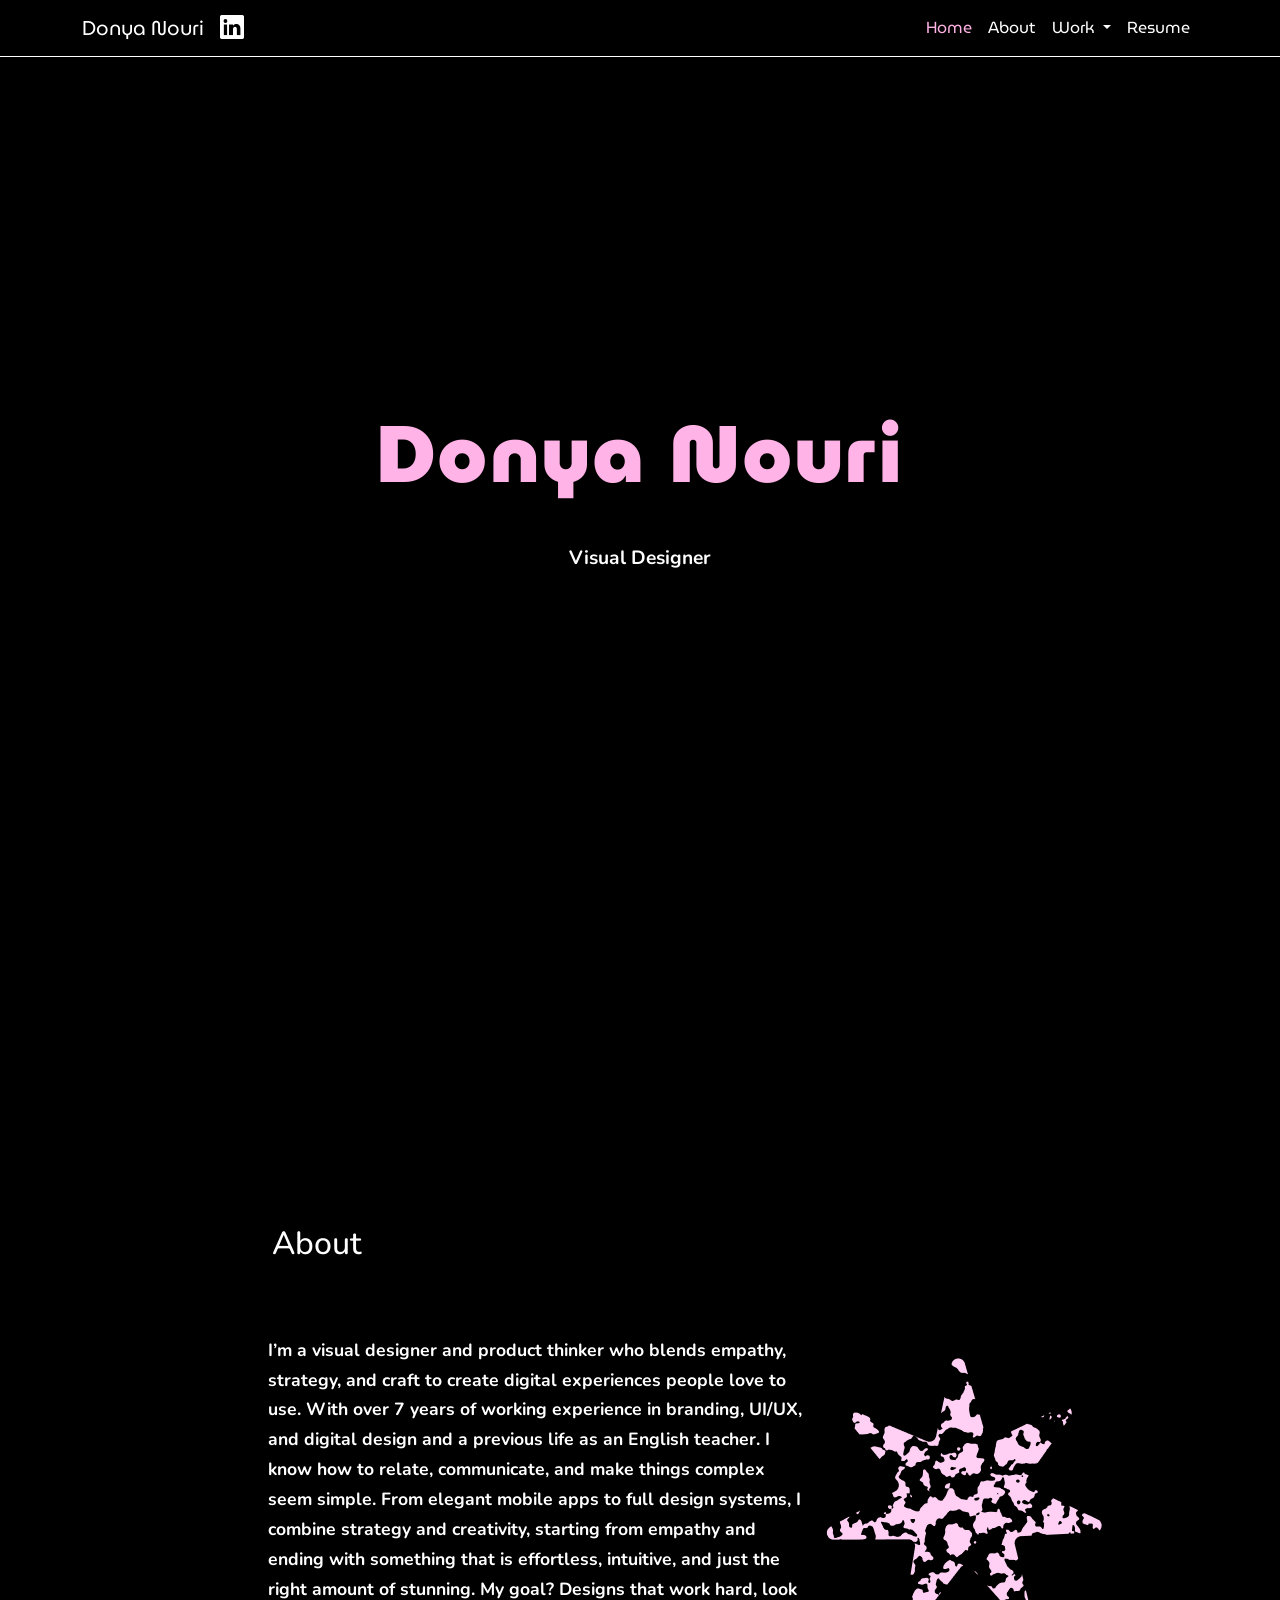
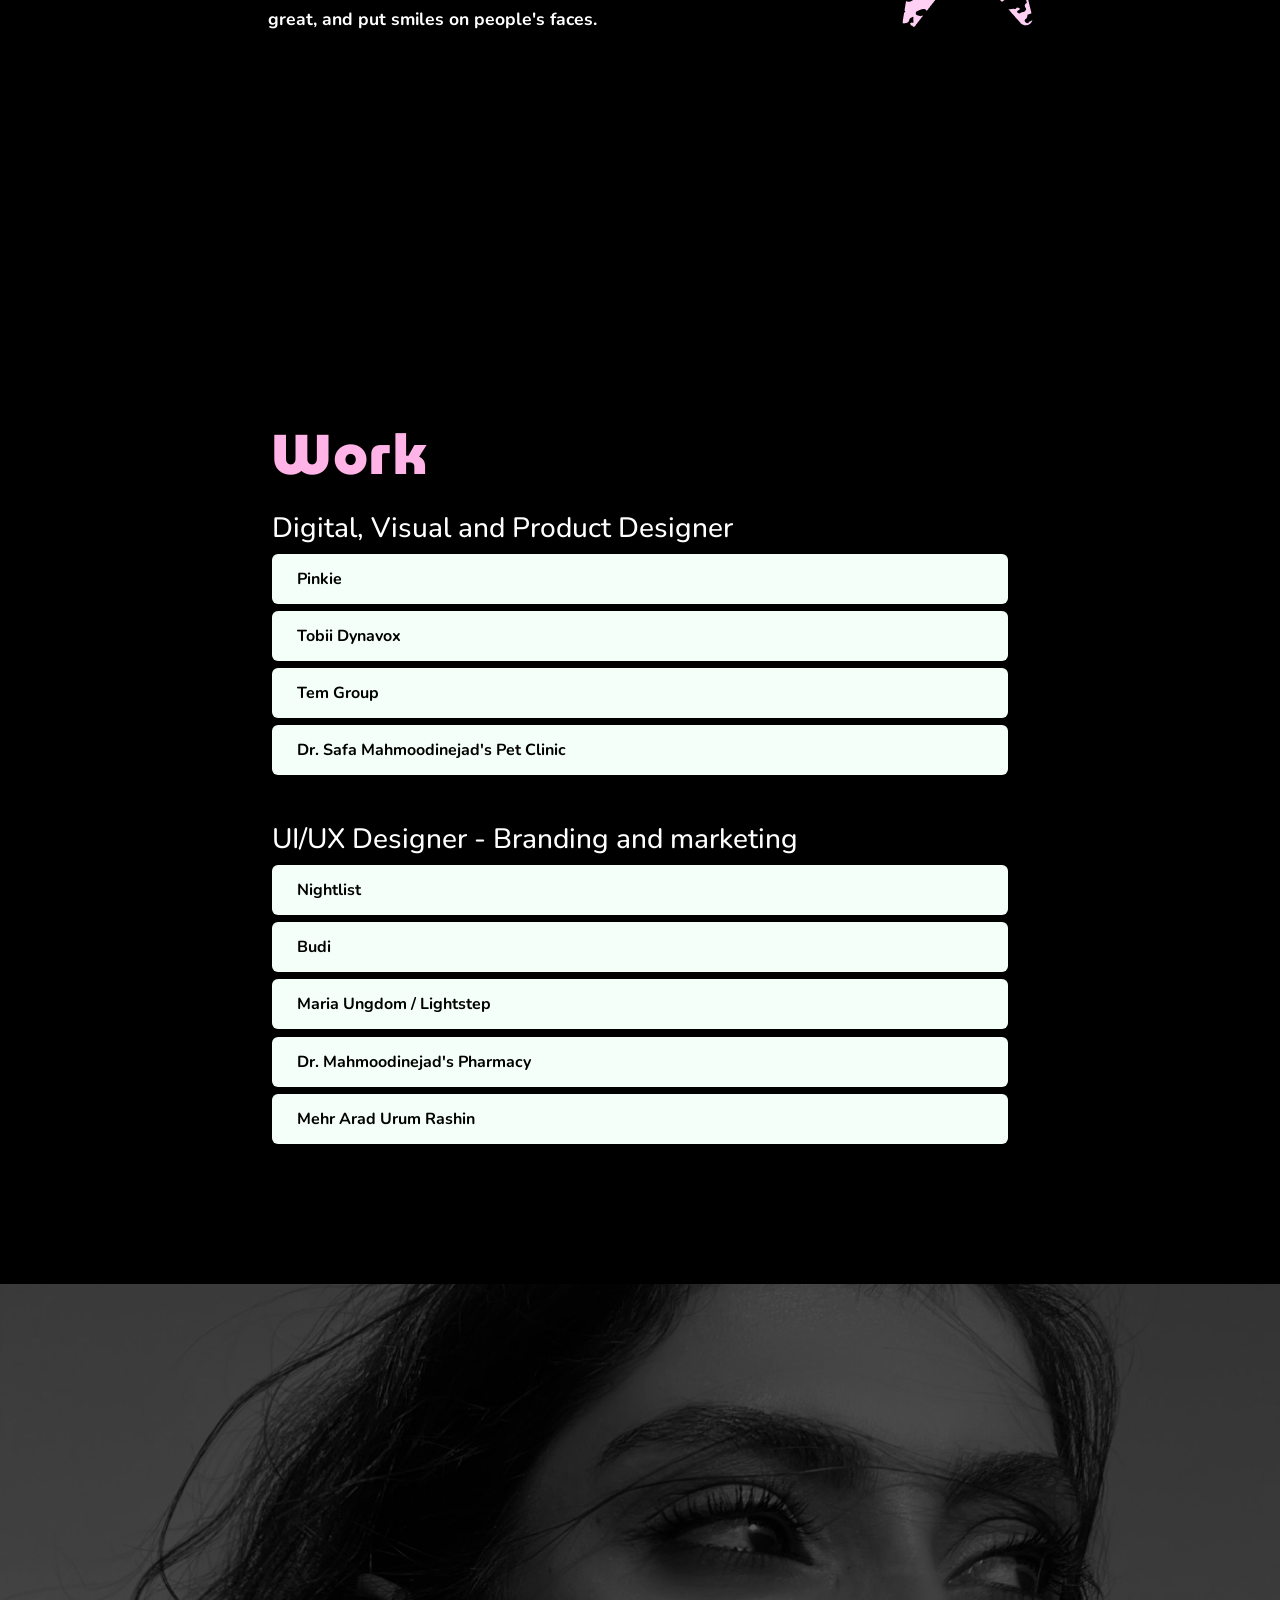
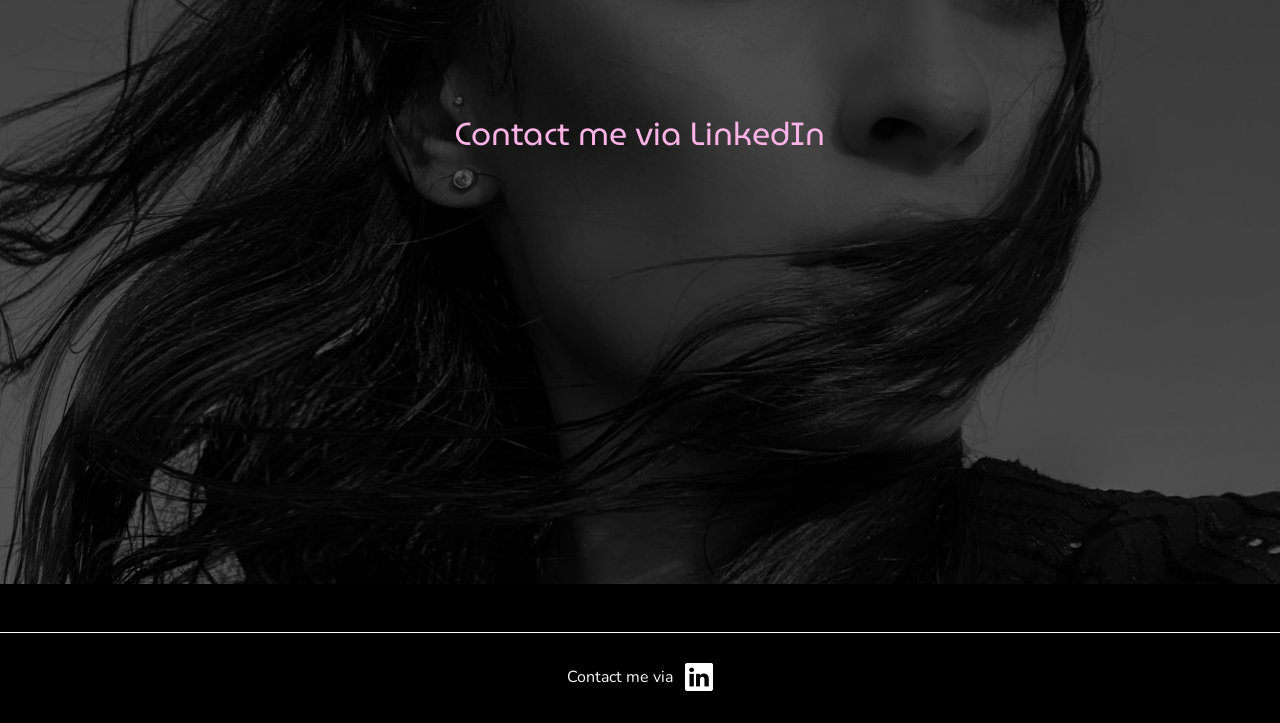
==== commit 4fe197fe: "added pages for work projects" ====
--- a/index.html
+++ b/index.html
@@ -1,584 +1,159 @@
 <!DOCTYPE html>
 <html lang="en">
-  <head>
-    <meta charset="UTF-8" />
-    <meta name="viewport" content="width=device-width, initial-scale=1.0" />
-    <title>Donya Nouri</title>
-    <link
-      rel="stylesheet"
-      href="https://cdn.jsdelivr.net/npm/bootstrap-icons@1.11.3/font/bootstrap-icons.min.css"
-    />
-    <link
-      href="https://cdn.jsdelivr.net/npm/bootstrap@5.3.3/dist/css/bootstrap.min.css"
-      rel="stylesheet"
-    />
-    <link rel="stylesheet" href="style.css" />
-  </head>
-  <body>
-    <nav class="navbar navbar-expand-lg navbar-dark custom-navbar fixed-top">
-      <div class="container d-flex align-items-center">
-        <div class="d-flex align-items-center">
-          <a class="navbar-brand mb-0 me-3 museo-font" href="#">Donya Nouri</a>
-          <a
-            href="https://www.linkedin.com/in/donya-nouri-3641202a6/"
-            target="_blank"
-            class="linkedin-icon"
-            aria-label="LinkedIn"
-          >
-            <i class="bi bi-linkedin fs-4"></i>
-          </a>
-        </div>
-        <button
-          class="navbar-toggler ms-auto"
-          type="button"
-          data-bs-toggle="collapse"
-          data-bs-target="#navbarNav"
-          aria-controls="navbarNav"
-          aria-expanded="false"
-          aria-label="Toggle navigation"
-        >
-          <span class="navbar-toggler-icon"></span>
-        </button>
-        <div class="collapse navbar-collapse" id="navbarNav">
-          <ul class="navbar-nav ms-auto">
-            <li class="nav-item">
-              <a class="nav-link active museo-font" aria-current="page" href="#"
-                >Home</a
-              >
-            </li>
-            <li class="nav-item">
-              <a
-                class="nav-link active museo-font"
-                aria-current="page"
-                href="#about"
-                >About</a
-              >
-            </li>
-            <li class="nav-item">
-              <a class="nav-link museo-font" href="#work">Work</a>
-            </li>
-            <li class="nav-item">
-              <a
-                class="nav-link museo-font"
-                href="Images/Donya_Nouri_Resume.pdf"
-                download
-                >Resume</a
-              >
-            </li>
-          </ul>
-        </div>
-      </div>
-    </nav>
 
-    <header class="custom-header text-center py-5">
-      <div class="container">
-        <h1 class="main-title mb-3">Donya Nouri</h1>
-        <p class="subtitle mb-0">Visual Designer</p>
-      </div>
-    </header>
+<head>
+  <meta charset="UTF-8" />
+  <meta name="viewport" content="width=device-width, initial-scale=1.0" />
+  <title>Donya Nouri</title>
+  <link rel="stylesheet" href="https://cdn.jsdelivr.net/npm/bootstrap-icons@1.11.3/font/bootstrap-icons.min.css" />
+  <link href="https://cdn.jsdelivr.net/npm/bootstrap@5.3.3/dist/css/bootstrap.min.css" rel="stylesheet" />
+  <link rel="stylesheet" href="style.css" />
+</head>
 
-    <section id="about" class="container my-5">
-      <div class="row">
-        <div class="col-12 col-md-8 mx-auto">
-          <h2 class="about-title mb-4">About</h2>
-        </div>
-        <div class="row align-items-center mt-5 justify-content-center">
-          <div class="col-12 col-md-6">
-            <p class="about-extra fw-bold">
-              I’m a visual designer and product thinker who blends empathy,
-              strategy, and craft to create digital experiences people love to
-              use. With over 7 years of working experience in branding, UI/UX,
-              and digital design and a previous life as an English teacher. I
-              know how to relate, communicate, and make things complex seem
-              simple. From elegant mobile apps to full design systems, I combine
-              strategy and creativity, starting from empathy and ending with
-              something that is effortless, intuitive, and just the right amount
-              of stunning. My goal? Designs that work hard, look great, and put
-              smiles on people's faces.
-            </p>
-          </div>
-          <div class="col-10 col-md-2 text-center my-3">
-            <img
-              src="Images/Star_1.png"
-              alt="Pink Star"
-              class="about-star-img"
-            />
-          </div>
-        </div>
-      </div>
-    </section>
-
-    <section id="work" class="container my-5">
-      <div class="row justify-content-center">
-        <div class="col-12 col-md-8 mx-auto">
-          <h2 class="work-title mb-4">Work</h2>
-          <div class="mb-5">
-            <h3 class="work-category text-white">
-              Digital, Visual and Product Designer
-            </h3>
-            <div class="accordion" id="designerAccordion">
-              <!-- Pinkie -->
-              <div class="accordion-item">
-                <h2 class="accordion-header" id="headingPinkie">
-                  <button
-                    class="accordion-button"
-                    type="button"
-                    data-modal-id="pinkie"
-                  >
-                    Pinkie
-                  </button>
-                </h2>
-                <div
-                  class="accordion-modal-content d-none"
-                  id="modalContent-pinkie"
-                >
-                  <div class="row align-items-center">
-                    <div class="col-md-10 mb-3 mb-md-0">
-                      <img
-                        src="Images/Pinkie_ac.webp"
-                        alt="Pinkie"
-                        class="img-fluid rounded"
-                      />
-                    </div>
-                    <div class="col-md-10 text-center my-3">
-                      <h3 class="h5 fw-bold">Pinkie</h3>
-                      <p>
-                        A location-based app designed to empower women with
-                        safer urban mobility through smart, community-driven
-                        features.
-                      </p>
-                      <p>
-                        As the lead designer, I crafted a user interface that
-                        prioritizes clarity, trust, and quick access to critical
-                        tools. The app provides secure walking routes using
-                        verified data, highlights safe public venues, and
-                        includes an emergency SOS button for instant contact
-                        with authorities. Balancing privacy and security, user
-                        registration requires ID verification, while profiles
-                        remain private. A key feature is its community-driven
-                        reporting system, which allows users to share real-time
-                        safety updates, ensuring the app evolves with the needs
-                        of its users.
-                      </p>
-                    </div>
-                  </div>
-                </div>
-              </div>
-              <!-- Tobii Dynavox -->
-              <div class="accordion-item">
-                <h2 class="accordion-header" id="headingTobii">
-                  <button
-                    class="accordion-button"
-                    type="button"
-                    data-modal-id="tobii"
-                  >
-                    Tobii Dynavox
-                  </button>
-                </h2>
-                <div
-                  class="accordion-modal-content d-none"
-                  id="modalContent-tobii"
-                >
-                  <div class="row align-items-center">
-                    <div class="col-md-10 mb-3 mb-md-0">
-                      <img
-                        src="Images/tobii_dynavox.png"
-                        alt="Tobii Dynavox"
-                        class="img-fluid rounded"
-                      />
-                    </div>
-                    <div class="col-md-10 text-center my-3">
-                      <h3 class="h5 fw-bold">Tobii Dynavox</h3>
-                      <p>
-                        Collaborated with a cross-functional team to research
-                        and reimagine Tobii Dynavox's recruitment process from a
-                        Diversity, Equity & Inclusion (DEI) standpoint.
-                        Conducted 23 qualitative interviews and reviewed survey
-                        results to identify systemic recruitment obstacles.
-                        Developed inclusive candidate personas, user journeys,
-                        and a DEI Hiring Toolkit with accessible job description
-                        templates, interview formats, and evaluation guidelines.
-                        Provided a measurable DEI roadmap with KPIs, offering
-                        actionable recommendations to stakeholders. Gave a
-                        human-centric, scalable solution that maximizes the
-                        accessibility, equity, and inclusion of
-                        recruitment practice.
-                      </p>
-                    </div>
-                  </div>
-                </div>
-              </div>
-              <!-- Tem Group -->
-              <div class="accordion-item">
-                <h2 class="accordion-header" id="headingTemGroup">
-                  <button
-                    class="accordion-button"
-                    type="button"
-                    data-modal-id="temgroup"
-                  >
-                    Tem Group
-                  </button>
-                </h2>
-                <div
-                  class="accordion-modal-content d-none"
-                  id="modalContent-temgroup"
-                >
-                  <div class="row align-items-center">
-                    <div class="col-md-12">
-                      <h3 class="h5 fw-bold">Tem Group</h3>
-                      <p>
-                        Designed and developed the front-end UI and visual
-                        identity for the company’s website, ensuring a cohesive
-                        and professional digital presence. Created high-quality
-                        architectural illustrations and branding assets to
-                        support client projects and proposals. Managed
-                        copywriting and content strategy for digital platforms,
-                        aligning messaging with the brand’s vision and project
-                        portfolio. Delivered a unified design system that
-                        strengthened brand recognition and supported the group’s
-                        reputation for precision and creativity.
-                      </p>
-                    </div>
-                  </div>
-                </div>
-              </div>
-              <!-- Dr. Safa Mahmoodinejad's Pet Clinic -->
-              <div class="accordion-item">
-                <h2 class="accordion-header" id="headingPetClinic">
-                  <button
-                    class="accordion-button"
-                    type="button"
-                    data-modal-id="petclinic"
-                  >
-                    Dr. Safa Mahmoodinejad's Pet Clinic
-                  </button>
-                </h2>
-                <div
-                  class="accordion-modal-content d-none"
-                  id="modalContent-petclinic"
-                >
-                  <div class="row align-items-center">
-                    <div class="col-md-10 mb-3 mb-md-0">
-                      <img
-                        src="Images/Pet_clinic_ac.png"
-                        alt="Pet clinic"
-                        class="img-fluid rounded"
-                      />
-                    </div>
-                    <div class="col-md-10 text-center my-3">
-                      <h3 class="h5 fw-bold">
-                        Dr. Safa Mahmoodinejad's veterinary
-                      </h3>
-                      <p>
-                        As a freelance designer, I had the opportunity to create
-                        a cohesive brand identity for Dr. Mahmoodinejad's
-                        Veterinary Clinic. My work included designing
-                        promotional materials such as posters, business cards,
-                        and digital advertisements that effectively communicate
-                        the clinic's professionalism and care for animals. Using
-                        a modern and vibrant color palette, I ensured that the
-                        visuals were engaging and approachable while maintaining
-                        a sense of trust and credibility. The designs
-                        incorporate clean typography, well-structured layouts,
-                        and animal-friendly imagery to resonate with pet owners
-                        and establish a strong brand presence.
-                      </p>
-                    </div>
-                  </div>
-                </div>
-              </div>
-            </div>
-          </div>
-          <div>
-            <h3 class="work-category text-white">
-              UI/UX Designer - Branding and marketing
-            </h3>
-            <div class="accordion" id="brandingAccordion">
-              <!-- Nightlist -->
-              <div class="accordion-item">
-                <h2 class="accordion-header" id="headingNightlistWork">
-                  <button
-                    class="accordion-button"
-                    type="button"
-                    data-modal-id="nightlist"
-                  >
-                    Nightlist
-                  </button>
-                </h2>
-                <div
-                  class="accordion-modal-content d-none"
-                  id="modalContent-nightlist"
-                >
-                  <div class="row align-items-center">
-                    <div class="col-md-10 mb-3 mb-md-0">
-                      <img
-                        src="Images/Nightlist_ac.webp"
-                        alt="Nightlist"
-                        class="img-fluid rounded"
-                      />
-                    </div>
-                    <div class="col-md-10 text-center my-3">
-                      <h3 class="h5 fw-bold">Nightlist</h3>
-                      <p>
-                        As a UI/UX Designer for Nightlist, I contributed to
-                        designing a seamless digital experience that helps users
-                        navigate Stockholm's nightlife with clarity and
-                        confidence. The app was created to address key pain
-                        points, such as difficulty finding clubs with the right
-                        music, navigating social dynamics, and avoiding wasted
-                        time and money. My focus was on designing an intuitive
-                        filtering system, allowing users to discover venues
-                        based on music preference, age group, and budget.
-                        Additionally, I worked on social features that let users
-                        connect with like-minded people by making their
-                        attendance public and setting their intentions for the
-                        night. Throughout the design process, I collaborated
-                        closely with UX researchers, project managers, and
-                        creative designers to develop a user-friendly and
-                        visually engaging interface.
-                      </p>
-                    </div>
-                  </div>
-                </div>
-              </div>
-              <!-- Budi -->
-              <div class="accordion-item">
-                <h2 class="accordion-header" id="headingBudiWork">
-                  <button
-                    class="accordion-button"
-                    type="button"
-                    data-modal-id="budi"
-                  >
-                    Budi
-                  </button>
-                </h2>
-                <div
-                  class="accordion-modal-content d-none"
-                  id="modalContent-budi"
-                >
-                  <div class="row align-items-center">
-                    <div class="col-md-10 mb-3 mb-md-0">
-                      <img
-                        src="Images/Budi_ac.webp"
-                        alt="Budi"
-                        class="img-fluid rounded"
-                      />
-                    </div>
-                    <div class="col-md-10 text-center my-3">
-                      <h3 class="h5 fw-bold">Budi</h3>
-                      <p>
-                        As a UI/UX Designer for Budi, I played a key role in
-                        shaping the brand's digital presence by developing a
-                        cohesive and user-friendly interface that aligned with
-                        its identity. My work involved designing an intuitive
-                        user experience, ensuring seamless navigation, and
-                        creating visually appealing layouts that enhance
-                        usability. I focused on consistency in branding,
-                        utilizing a modern and clean design system that
-                        strengthened Budi's recognition.
-                      </p>
-                      <p>
-                        Through typography, color schemes, and interactive
-                        components, I ensured that every design element
-                        contributed to a coherent and engaging digital
-                        experience. In collaboration with the team, I worked on
-                        wireframing, prototyping, and user testing, refining the
-                        UI based on insights and feedback.
-                      </p>
-                    </div>
-                  </div>
-                </div>
-              </div>
-              <!-- Maria Ungdom / Lightstep -->
-              <div class="accordion-item">
-                <h2 class="accordion-header" id="headingMariaUngdomWork">
-                  <button
-                    class="accordion-button"
-                    type="button"
-                    data-modal-id="lightstep"
-                  >
-                    Maria Ungdom
-                  </button>
-                </h2>
-                <div
-                  class="accordion-modal-content d-none"
-                  id="modalContent-lightstep"
-                >
-                  <div class="row align-items-center">
-                    <div class="col-md-10 mb-3 mb-md-0">
-                      <img
-                        src="Images/Lightstep_ac.webp"
-                        alt="Lightstep"
-                        class="img-fluid rounded"
-                      />
-                    </div>
-                    <div class="col-md-10 text-center my-3">
-                      <h3 class="h5 fw-bold">Lightstep</h3>
-                      <p>
-                        As a Digital Designer for the LightStep project, I
-                        played a key role in crafting a visually engaging and
-                        digital experience aimed at supporting young adults on
-                        their recovery journey. I collaborated closely with UX
-                        designers, researchers, and developers to refine the
-                        visual identity and user experience. I was involved in
-                        wireframing, prototyping, and iterating based on user
-                        testing feedback, ensuring that the design aligned with
-                        the needs of the target audience. My contributions also
-                        extended to branding and typography choices, emphasizing
-                        clarity, warmth, and inclusivity.
-                      </p>
-                    </div>
-                  </div>
-                </div>
-              </div>
-              <!-- Dr. Mahmoodinejad's Pharmacy -->
-              <div class="accordion-item">
-                <h2 class="accordion-header" id="headingPharmacyWork">
-                  <button
-                    class="accordion-button"
-                    type="button"
-                    data-modal-id="pharmacy"
-                  >
-                    Dr. Mahmoodinejad's Pharmacy
-                  </button>
-                </h2>
-                <div
-                  class="accordion-modal-content d-none"
-                  id="modalContent-pharmacy"
-                >
-                  <div class="row align-items-center">
-                    <div class="col-md-10 mb-3 mb-md-0">
-                      <img
-                        src="Images/Pharmacy_ac.png"
-                        alt="Pharmacy"
-                        class="img-fluid rounded"
-                      />
-                    </div>
-                    <div class="col-md-10 text-center my-3">
-                      <h3 class="h5 fw-bold">DR. Mahmoodinejad's Pharmacy</h3>
-                      <p>
-                        A Modern Digital &amp; Brand Experience for Dr.
-                        Mahmoodnejad's pharmacy, I played a key role in shaping
-                        both the user experience (UX) and user interface (UI) of
-                        their digital presence while also developing a strong
-                        brand identity. My work included designing an e-commerce
-                        website that allows customers to browse and purchase
-                        pharmaceutical products with ease. Prioritizing
-                        accessibility and functionality, I ensured that the
-                        website aligns with modern design principles, providing
-                        a smooth shopping experience across devices.
-                      </p>
-                      <div>
-                        <a
-                          href="https://okdaro.com/"
-                          target="_blank"
-                          rel="noopener"
-                          >https://okdaro.com/</a
-                        >
-                      </div>
-                    </div>
-                  </div>
-                </div>
-              </div>
-              <!-- Mehr Arad Urum Rashin counter house -->
-              <div class="accordion-item">
-                <h2 class="accordion-header" id="headingMehrAradWork">
-                  <button
-                    class="accordion-button"
-                    type="button"
-                    data-modal-id="mehrarad"
-                  >
-                    Mehr Arad Urum Rashin counter house
-                  </button>
-                </h2>
-                <div
-                  class="accordion-modal-content d-none"
-                  id="modalContent-mehrarad"
-                >
-                  <div class="row align-items-center">
-                    <div class="col-md-12">
-                      <h3 class="h5 fw-bold">
-                        Mehr Arad Urum Rashin counter house
-                      </h3>
-                      <p>
-                        Designed cohesive web and mobile UI components to ensure
-                        a consistent and professional digital experience.
-                        Developed the brand’s visual identity, including logos,
-                        color palettes, and typography systems, aligning them
-                        with the company’s values and market positioning.
-                        Created custom illustrations, infographics, and
-                        marketing materials to enhance user engagement and brand
-                        recognition. Led the UI design for the company website
-                        and oversaw visual content creation, delivering a
-                        polished, user-friendly interface that strengthened the
-                        brand’s presence both online and offline.
-                      </p>
-                    </div>
-                  </div>
-                </div>
-              </div>
-            </div>
-          </div>
-        </div>
-      </div>
-    </section>
-
-    <section
-      id="contact"
-      class="contact-section position-relative d-flex align-items-center justify-content-center"
-    >
-      <img
-        src="Images/Donya_Contact.jpg"
-        alt="Contact Background"
-        class="contact-bg-img w-100 h-100 position-absolute top-0 start-0"
-      />
-      <div
-        class="contact-overlay position-absolute top-0 start-0 w-100 h-100"
-      ></div>
-      <div class="contact-content position-relative text-center w-100">
-        <a
-          href="https://www.linkedin.com/in/donya-nouri-3641202a6/"
-          class="contact-email"
-          target="_blank"
-          rel="noopener"
-        >
-          Contact me via LinkedIn
+<body>
+  <nav class="navbar navbar-expand-lg navbar-dark custom-navbar fixed-top">
+    <div class="container d-flex align-items-center">
+      <div class="d-flex align-items-center">
+        <a class="navbar-brand mb-0 me-3 museo-font" href="index.html">Donya Nouri</a>
+        <a href="https://www.linkedin.com/in/donya-nouri-3641202a6/" target="_blank" class="linkedin-icon"
+          aria-label="LinkedIn">
+          <i class="bi bi-linkedin fs-4"></i>
         </a>
       </div>
-    </section>
-    <footer class="text-center py-4 mt-5">
-      <div class="container">
-        <span class="text-light me-2">Contact me via</span>
-        <a
-          href="https://www.linkedin.com/in/donya-nouri-3641202a6/"
-          target="_blank"
-          class="linkedin-icon"
-          aria-label="LinkedIn"
-          style="vertical-align: middle"
-        >
-          <i
-            class="bi bi-linkedin fs-3"
-            style="color: #fff; transition: color 0.2s"
-          ></i>
-        </a>
+      <button class="navbar-toggler ms-auto" type="button" data-bs-toggle="collapse" data-bs-target="#navbarNav"
+        aria-controls="navbarNav" aria-expanded="false" aria-label="Toggle navigation">
+        <span class="navbar-toggler-icon"></span>
+      </button>
+      <div class="collapse navbar-collapse" id="navbarNav">
+        <ul class="navbar-nav ms-auto">
+          <li class="nav-item">
+            <a class="nav-link museo-font" href="index.html">Home</a>
+          </li>
+          <li class="nav-item">
+            <a class="nav-link museo-font" href="#about">About</a>
+          </li>
+          <li class="nav-item dropdown">
+            <a class="nav-link dropdown-toggle museo-font"
+               href="#work"
+               id="workDropdown"
+               role="button"
+               aria-expanded="false"
+               data-bs-toggle="dropdown">
+              Work
+            </a>
+            <ul class="dropdown-menu dropdown-menu-end" aria-labelledby="workDropdown">
+              <li><a class="dropdown-item" href="index.html#work">Work</a></li>
+              <li><a class="dropdown-item" href="pinkie.html">Pinkie</a></li>
+              <li><a class="dropdown-item" href="tobii.html">Tobii Dynavox</a></li>
+              <li><a class="dropdown-item" href="temgroup.html">Tem Group</a></li>
+              <li><a class="dropdown-item" href="petclinic.html">Pet Clinic</a></li>
+              <li><a class="dropdown-item" href="nightlist.html">Nightlist</a></li>
+              <li><a class="dropdown-item" href="budi.html">Budi</a></li>
+              <li><a class="dropdown-item" href="lightstep.html">Maria Ungdom / Lightstep</a></li>
+              <li><a class="dropdown-item" href="pharmacy.html">Dr. Mahmoodinejad's Pharmacy</a></li>
+              <li><a class="dropdown-item" href="mehrarad.html">Mehr Arad Urum Rashin</a></li>
+            </ul>
+          </li>
+          <li class="nav-item">
+            <a class="nav-link museo-font" href="Images/Donya_Nouri_Resume.pdf" download>Resume</a>
+          </li>
+        </ul>
       </div>
-    </footer>
-    <div class="modal fade" id="imgModal" tabindex="-1" aria-hidden="true">
-      <div class="modal-dialog modal-dialog-centered modal-lg">
-        <div class="modal-content bg-dark">
-          <div class="modal-body p-0 position-relative">
-            <button
-              type="button"
-              class="btn-close btn-close-white position-absolute top-0 end-0 m-3"
-              data-bs-dismiss="modal"
-              aria-label="Close"
-            ></button>
-            <div id="modalInner"></div>
-          </div>
+    </div>
+  </nav>
+
+  <header class="custom-header text-center py-5">
+    <div class="container">
+      <h1 class="main-title mb-3">Donya Nouri</h1>
+      <p class="subtitle mb-0">Visual Designer</p>
+    </div>
+  </header>
+
+  <section id="about" class="container my-5">
+    <div class="row">
+      <div class="col-12 col-md-8 mx-auto">
+        <h2 class="about-title mb-4">About</h2>
+      </div>
+      <div class="row align-items-center mt-5 justify-content-center">
+        <div class="col-12 col-md-6">
+          <p class="about-extra fw-bold">
+            I’m a visual designer and product thinker who blends empathy,
+            strategy, and craft to create digital experiences people love to
+            use. With over 7 years of working experience in branding, UI/UX,
+            and digital design and a previous life as an English teacher. I
+            know how to relate, communicate, and make things complex seem
+            simple. From elegant mobile apps to full design systems, I combine
+            strategy and creativity, starting from empathy and ending with
+            something that is effortless, intuitive, and just the right amount
+            of stunning. My goal? Designs that work hard, look great, and put
+            smiles on people's faces.
+          </p>
+        </div>
+        <div class="col-10 col-md-2 text-center my-3">
+          <img src="Images/Star_1.png" alt="Pink Star" class="about-star-img" />
         </div>
       </div>
     </div>
-    <script src="https://cdn.jsdelivr.net/npm/bootstrap@5.3.3/dist/js/bootstrap.bundle.min.js"></script>
-    <script src="script.js"></script>
-  </body>
-</html>
+  </section>
+
+  <section id="work" class="container my-5">
+    <div class="row justify-content-center">
+      <div class="col-12 col-md-8 mx-auto">
+        <h2 class="work-title mb-4">Work</h2>
+
+        <div class="mb-5">
+          <h3 class="work-category text-white">
+            Digital, Visual and Product Designer
+          </h3>
+
+          <ul class="work-list">
+            <li><a class="text-decoration-none" href="pinkie.html">Pinkie</a></li>
+            <li><a class="text-decoration-none" href="tobii.html">Tobii Dynavox</a></li>
+            <li><a class="text-decoration-none" href="temgroup.html">Tem Group</a></li>
+            <li><a class="text-decoration-none" href="petclinic.html">Dr. Safa Mahmoodinejad's Pet Clinic</a></li>
+          </ul>
+        </div>
+
+        <div>
+          <h3 class="work-category text-white">
+            UI/UX Designer - Branding and marketing
+          </h3>
+
+          <ul class="work-list">
+            <li><a class="text-decoration-none" href="nightlist.html">Nightlist</a></li>
+            <li><a class="text-decoration-none" href="budi.html">Budi</a></li>
+            <li><a class="text-decoration-none" href="lightstep.html">Maria Ungdom / Lightstep</a></li>
+            <li><a class="text-decoration-none" href="pharmacy.html">Dr. Mahmoodinejad's Pharmacy</a></li>
+            <li><a class="text-decoration-none" href="mehrarad.html">Mehr Arad Urum Rashin</a></li>
+          </ul>
+        </div>
+
+      </div>
+    </div>
+  </section>
+
+  <section id="contact" class="contact-section position-relative d-flex align-items-center justify-content-center">
+    <img src="Images/Donya_Contact.jpg" alt="Contact Background"
+      class="contact-bg-img w-100 h-100 position-absolute top-0 start-0" />
+    <div class="contact-overlay position-absolute top-0 start-0 w-100 h-100"></div>
+    <div class="contact-content position-relative text-center w-100">
+      <a href="https://www.linkedin.com/in/donya-nouri-3641202a6/" class="contact-email" target="_blank" rel="noopener">
+        Contact me via LinkedIn
+      </a>
+    </div>
+  </section>
+  <footer class="text-center py-4 mt-5">
+    <div class="container">
+      <span class="text-light me-2">Contact me via</span>
+      <a href="https://www.linkedin.com/in/donya-nouri-3641202a6/" target="_blank" class="linkedin-icon"
+        aria-label="LinkedIn" style="vertical-align: middle">
+        <i class="bi bi-linkedin fs-3" style="color: #fff; transition: color 0.2s"></i>
+      </a>
+    </div>
+  </footer>
+
+  <script src="https://cdn.jsdelivr.net/npm/bootstrap@5.3.3/dist/js/bootstrap.bundle.min.js"></script>
+  <script src="script.js"></script>
+</body>
+
+</html>
--- a/style.css
+++ b/style.css
@@ -1,359 +1,176 @@
-@import url('https://fonts.googleapis.com/css2?family=MuseoModerno:ital,wght@0,100..900;1,100..900&family=Nunito:ital,wght@0,200..1000;1,200..1000&display=swap');
+/* Compact, refactored stylesheet */
 
-* {
-    margin: 0;
-    padding: 0;
-    box-sizing: border-box;
+@import url("https://fonts.googleapis.com/css2?family=MuseoModerno:ital,wght@0,100..900;1,100..900&family=Nunito:ital,wght@0,200..1000;1,200..1000&display=swap");
+
+:root{
+  --pink:#ffb3e6;
+  --black:#000;
+  --white:#fff;
+  --muted:#f4fffa;
+  --radius:6px;
+  --gap:.45rem;
 }
 
-body {
-    padding-top: 40px;
-    background: #000; /* Black background */
-}
-
-p {
-    color: #fff;
-    font-family: 'Nunito', sans-serif;
-    font-size: 1.1rem;
-    
-}
-
-
-h5 {
-    color: #ffb3e6;
-    font-family: 'MuseoModerno', sans-serif;
-    font-weight: 900;
-    font-size: 2rem;
-    margin-bottom: 1rem;
-}
-
-.custom-navbar {
-    background: #000 !important;
-    font-family: 'MuseoModerno', sans-serif;
-    border-bottom: 1px solid #fff;
-}
-
-.custom-navbar .navbar-nav .nav-link {
-    color: #fff !important;
-    font-family: 'MuseoModerno', sans-serif;
-    transition: color 0.2s;
-}
-
-.custom-navbar .navbar-nav .nav-link:hover,
-.custom-navbar .navbar-nav .nav-link:focus,
-.custom-navbar .navbar-nav .nav-link.active {
-    color: #ffb3e6 !important;
-}
-
-footer {
-    border-top: 1px solid #fff;
-}
-
-.museo-font {
-    font-family: 'MuseoModerno', sans-serif !important;
-}
-
-.custom-header {
-    background: #000;
-    padding: 100px 0 80px 0;
-}
-
-.main-title {
-    font-family: 'MuseoModerno', sans-serif;
-    font-weight: 900;
-    font-size: 5rem;
-    color: #ffb3e6;
-    letter-spacing: 0.03em;
-    /* text-shadow: 2px 2px 0 #fff, 4px 4px 0 #000; */
-}
-
-.subtitle {
-    font-family: 'Nunito', sans-serif;
-    font-size: 1.2rem;
-    color: #fff;
-    font-weight: 700;
-    margin-top: 1.5rem;
-}
-
-.about-title {
-    font-family: 'MuseoModerno', sans-serif;
-    font-weight: 900;
-    font-size: 3.5rem;
-    color: #ffb3e6;
-    letter-spacing: 0.03em;
-    /* text-shadow: 2px 2px 0 #fff, 4px 4px 0 #000; */
-    display: inline-block;
-}
-
-.about-desc {
-    color: #fff;
-    font-family: 'Nunito', sans-serif;
-    font-size: 1.1rem;
-    margin-top: 2rem;
-    margin-bottom: 0;
-    line-height: 1.7;
-}
-
-.about-extra {
-    color: #fff;
-    font-family: 'Nunito', sans-serif;
-    font-size: 1.1rem;
-    margin-bottom: 0;
-    line-height: 1.7;
-}
-
-.about-star-img {
-    max-width: 80%;
-    height: auto;
-    margin-top: 0.5rem;
-}
-
-.linkedin-icon .bi-linkedin {
-    color: #fff;
-    transition: color 0.2s;
-}
-.linkedin-icon:hover .bi-linkedin,
-.linkedin-icon:focus .bi-linkedin {
-    color: #ffb3e6;
-}
-
-/* Accordion styles */
-.accordion-item {
-    background: #000;
-    border: none;
-    margin-bottom: 2px;
-}
-
-
-.accordion-button {
-    background: #fff;
-    color: #222;
-    font-family: 'MuseoModerno', sans-serif;
-    font-weight: 700;
-    font-size: 1.2rem;
-    border: none;
-    box-shadow: none;
-    border-radius: 0;
-}
-
-.accordion-button:not(.collapsed) {
-    background: #FFF;
-    color: #222;
-}
-
-.accordion-button:not(.collapsed)::after {
-    background-color: #fff;
-    border-radius: 0;
-    color: #222;
-}
-
-.accordion-button:focus,
-.accordion-button:not(.collapsed):focus {
-    box-shadow: none;
-    border-color: transparent;
-}
-
-.accordion-body {
-    background: #fff !important;
-    color: #000 !important;
-    font-family: 'Nunito', sans-serif;
-    font-size: 1.1rem;
-    border-radius: 0;
-    padding: 1.5rem;
-}
-
-/* Work section styles */
-.work-title {
-    font-family: 'MuseoModerno', sans-serif;
-    font-weight: 900;
-    font-size: 3.5rem;
-    color: #ffb3e6;
-    letter-spacing: 0.03em;
-    /* text-shadow: 2px 2px 0 #fff, 4px 4px 0 #000; */
-    display: inline-block;
-}
-
-.work-list {
-    list-style: none;
-    padding-left: 0;
-    margin-bottom: 0;
-}
-
-.work-list li {
-    background: #f4fffa;
-    color: #000;
-    font-family: 'Nunito', sans-serif;
-    font-size: 1.1rem;
-    font-weight: 700;
-    margin-bottom: 6px;
-    padding: 6px 16px;
-    border-radius: 2px;
-    border: 1px solid #e6f7f1;
-}
-
-/* Responsive width for accordions */
-#designerAccordion,
-#brandingAccordion {
-    width: 100%;
-}
-
-
-
-/* Modal image styles */
-/* --- Modal Styles --- */
-#imgModal .modal-dialog {
-    max-width: 90vw;
-}
-
-#imgModal .modal-body #modalInner {
-    display: flex;
-    flex-direction: column;
-    align-items: center;
-    justify-content: center;
-    padding: 10px;
-}
-
-#imgModal .modal-body #modalInner .row {
-    flex-direction: column !important;
-    align-items: center !important;
-    width: 100% !important;
-}
-
-#imgModal .modal-body #modalInner .col-md-6,
-#imgModal .modal-body #modalInner .col-md-12 {
-    width: 100% !important;
-    max-width: 700px;
-    margin: 0 auto 1rem auto;
-    text-align: center;
-    padding: 0.5rem 0.5rem 0 0.5rem;
-}
-
-#imgModal .modal-body img {
-    width: 100%;
-    max-width: 100vw;
-    max-height: 70vh;
-    height: auto;
-    display: block;
-    margin: 0 auto 1rem auto;
-    object-fit: contain;
-}
-
-/* Modal text color */
-#imgModal .modal-body h3
-{
-    color: #ffb3e6;
+*{box-sizing:border-box;margin:0;padding:0}
+html,body{height:100%}
+body{
+  padding-top:40px;
+  background:var(--black);
+  color:var(--white);
+  font-family:"Nunito",sans-serif;
+  scroll-behavior:smooth;
+  scroll-snap-type:y mandatory;
+  overflow-y:scroll;
 }
 
 h3.h5.fw-bold {
-    font-size: 2rem;
-}
-#imgModal .modal-body p,
-#imgModal .modal-body a,
-#imgModal .modal-body .col-md-6,
-#imgModal .modal-body .col-md-12 {
-    color: #fff !important;
+    color: var(--pink);
 }
 
-/* Remove accordion button arrow */
-.accordion-button::after {
-    display: none !important;
+/* Navbar */
+.custom-navbar{
+  background:var(--black) !important;
+  border-bottom:1px solid var(--white);
+  font-family:"MuseoModerno",sans-serif;
 }
+.custom-navbar .nav-link{color:var(--white) !important;transition:color .15s}
+.custom-navbar .nav-link:hover,
+.custom-navbar .nav-link:focus,
+.custom-navbar .nav-link.active{color:var(--pink) !important}
 
-/* Accordion button hover effect: text changes to pink */
-.accordion-button:hover,
-.accordion-button:focus {
-    color: #ffb3e6 !important;
-    background: #fff;
-    transition: color 0.2s;
+/* Header / titles */
+.museo-font{font-family:"MuseoModerno",sans-serif !important}
+.custom-header{background:var(--black);padding:100px 0 80px}
+.main-title{font-family:"MuseoModerno",sans-serif;font-weight:900;font-size:5rem;color:var(--pink);letter-spacing:.03em}
+.subtitle{font-weight:700;color:var(--white);margin-top:1.5rem;font-size:1.2rem}
+
+/* Generic text */
+p{color:var(--white);font-size:1.1rem;line-height:1.7}
+
+/* Work section */
+.work-title{font-family:"MuseoModerno",sans-serif;font-weight:900;font-size:3.5rem;color:var(--pink);letter-spacing:.03em;display:inline-block}
+
+/* Work list — compact */
+.work-list{list-style:none;padding:0;margin:0}
+.work-list li{
+  background:var(--muted);
+  color:var(--black);
+  font-weight:700;
+  padding:6px 16px;
+  border-radius:var(--radius);
+  border:1px solid transparent;
+  margin-bottom:var(--gap);
+  transition:background .15s,color .15s,border-color .15s;
 }
+.work-list li a{display:block;color:inherit;text-decoration:none}
+.work-list li:hover,
+.work-list li:focus-within{
+  background:var(--black);
+  border-color:var(--white);
+}
+.work-list li:hover a,
+.work-list li:focus-within a{color:var(--pink) !important}
 
-/* Anchor scroll offset for fixed navbar */
-:target {
-    scroll-margin-top: 70px;
+/* Modal image / dark modal styling (applies to .modal-content.bg-dark used in pages) */
+.modal-content.bg-dark{background:var(--black);border:none}
+.modal-content.bg-dark .modal-header{border:0}
+.modal-content.bg-dark .modal-title{color:var(--pink)}
+.modal-content.bg-dark .btn-close{filter:invert(1)}
+.modal-content.bg-dark .modal-body{display:flex;align-items:center;justify-content:center;padding:1rem}
+.modal-content.bg-dark .modal-body img{
+  max-height:80vh;width:auto;max-width:100%;display:block;margin:0 auto;
+  object-fit:contain;
 }
+.modal-content.bg-dark a,
+.modal-content.bg-dark p{color:var(--white)}
+
+/* Accordion (kept minimal) */
+.accordion-item{background:var(--black);border:none;margin-bottom:.5rem}
+.accordion-button{background:var(--white);color:#222;font-family:"MuseoModerno",sans-serif;font-weight:700}
+.accordion-button:focus{box-shadow:none}
+
+/* Footer / contact */
+footer{border-top:1px solid var(--white)}
+.linkedin-icon .bi-linkedin{color:var(--white);transition:color .15s}
+.linkedin-icon:hover .bi-linkedin,
+.linkedin-icon:focus .bi-linkedin{color:var(--pink)}
+
+/* Helpers */
+:target{scroll-margin-top:70px}
+
+/* Layout helpers used by header/sections for snap alignment */
+header.custom-header, section#about, section#work{min-height:100vh;display:flex;align-items:center}
+header.custom-header .container, section#about > .row, section#work > .row{flex:1;display:flex;flex-direction:column;justify-content:center}
+
+/* small tweaks */
+.work-list a{padding:6px 8px;border-radius:6px;transition:background .15s,color .15s,border-color .15s}
 
 
-header.custom-header,
-section#about,
-section#work {
-    min-height: 100vh;
-    display: flex;
-    align-items: center;
-}
-
-
-header.custom-header .container,
-section#about > .row,
-section#work > .row {
-    flex: 1 1 auto;
-    display: flex;
-    flex-direction: column;
-    justify-content: center;
-}
-
-body {
-    scroll-snap-type: y mandatory;
-    overflow-y: scroll;
-}
-
-/* Each section snaps to the top of the viewport */
-header.custom-header,
-section#about,
-section#work {
-    scroll-snap-align: start;
-}
-
 .contact-section {
-    min-height: 100vh;
-    overflow: hidden;
-    scroll-snap-align: start;
-    position: relative;
+  min-height: 100vh;
+  overflow: hidden;
+  scroll-snap-align: start;
+  position: relative;
 }
 
 .contact-bg-img {
-    object-fit: cover;
-    object-position: top center;
-    position: absolute;
-    top: 0;
-    left: 0;
-    width: 100vw;
-    height: 100vh;
-    filter: grayscale(1);
-    z-index: 1;
+  object-fit: cover;
+  object-position: top center;
+  position: absolute;
+  top: 0;
+  left: 0;
+  width: 100vw;
+  height: 100vh;
+  filter: grayscale(1);
+  z-index: 1;
 }
 
 .contact-overlay {
-    background: rgba(0,0,0,0.45);
-    position: absolute;
-    top: 0;
-    left: 0;
-    width: 100vw;
-    height: 100vh;
-    z-index: 2;
+  background: rgba(0, 0, 0, 0.45);
+  position: absolute;
+  top: 0;
+  left: 0;
+  width: 100vw;
+  height: 100vh;
+  z-index: 2;
 }
 
 .contact-content {
-    z-index: 3;
-    position: relative;
-    display: flex;
-    align-items: center;      /* Center vertically */
-    justify-content: center;  /* Center horizontally */
-    height: 100vh;
-    padding-bottom: 0;        /* Remove bottom padding for perfect centering */
+  z-index: 3;
+  position: relative;
+  display: flex;
+  align-items: center;
+  /* Center vertically */
+  justify-content: center;
+  /* Center horizontally */
+  height: 100vh;
+  padding-bottom: 0;
+  /* Remove bottom padding for perfect centering */
 }
 
 .contact-email {
-    font-family: 'MuseoModerno', sans-serif;
-    font-size: 2rem;
-    color: #ffb3e6;
-    text-decoration: none;
-    background: transparent;
-    border: none;
-    outline: none;
-    transition: color 0.2s;
+  font-family: "MuseoModerno", sans-serif;
+  font-size: 2rem;
+  color: #ffb3e6;
+  text-decoration: none;
+  background: transparent;
+  border: none;
+  outline: none;
+  transition: color 0.2s;
 }
 
 .contact-email:hover,
 .contact-email:focus {
-    color: #fff;
+  color: #fff;
+}
+
+.btn:hover {
+    color: var(--pink);
+    background-color: var(--black);
+    border-color: var(--bs-btn-hover-border-color);
+}
+
+.dropdown-item:focus, .dropdown-item:hover {
+    color: var(--pink);
+    background-color: var(--black);
 }
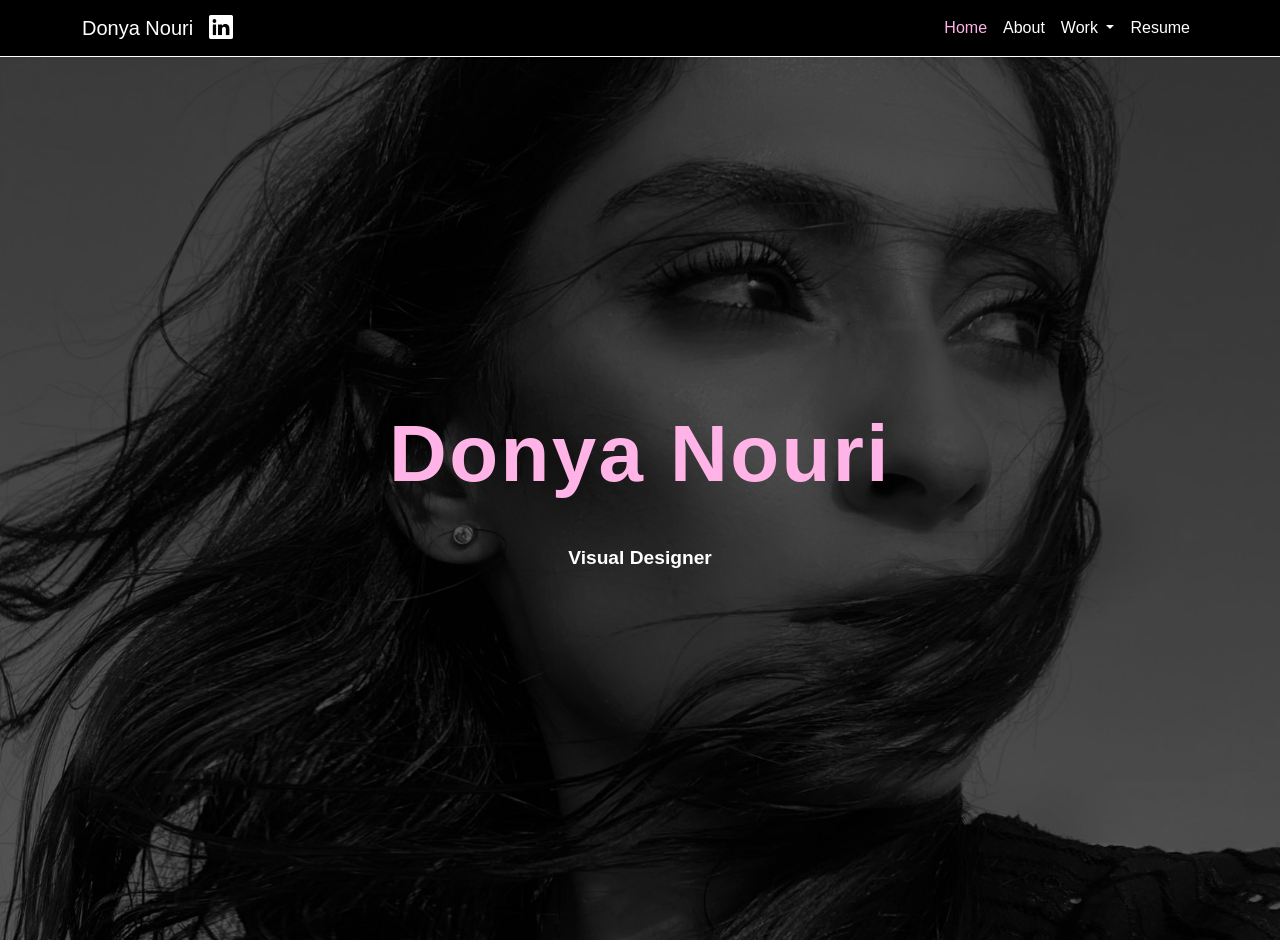
==== commit e679b806: "some more changes" ====
--- a/index.html
+++ b/index.html
@@ -62,14 +62,17 @@
     </div>
   </nav>
 
-  <header class="custom-header text-center py-5">
-    <div class="container">
+  <div class="snap-container">
+    <header class="custom-header text-center py-5 snap-section">
+    <div class="header-bg-img"></div>
+    <div class="header-overlay"></div>
+    <div class="container position-relative" style="z-index:3;">
       <h1 class="main-title mb-3">Donya Nouri</h1>
       <p class="subtitle mb-0">Visual Designer</p>
     </div>
   </header>
 
-  <section id="about" class="container my-5">
+  <section id="about" class="container my-5 snap-section">
     <div class="row">
       <div class="col-12 col-md-8 mx-auto">
         <h2 class="about-title mb-4">About</h2>
@@ -96,7 +99,7 @@
     </div>
   </section>
 
-  <section id="work" class="container my-5">
+  <section id="work" class="container my-5 snap-section">
     <div class="row justify-content-center">
       <div class="col-12 col-md-8 mx-auto">
         <h2 class="work-title mb-4">Work</h2>
@@ -132,16 +135,7 @@
     </div>
   </section>
 
-  <section id="contact" class="contact-section position-relative d-flex align-items-center justify-content-center">
-    <img src="Images/Donya_Contact.jpg" alt="Contact Background"
-      class="contact-bg-img w-100 h-100 position-absolute top-0 start-0" />
-    <div class="contact-overlay position-absolute top-0 start-0 w-100 h-100"></div>
-    <div class="contact-content position-relative text-center w-100">
-      <a href="https://www.linkedin.com/in/donya-nouri-3641202a6/" class="contact-email" target="_blank" rel="noopener">
-        Contact me via LinkedIn
-      </a>
-    </div>
-  </section>
+
   <footer class="text-center py-4 mt-5">
     <div class="container">
       <span class="text-light me-2">Contact me via</span>
@@ -154,6 +148,7 @@
 
   <script src="https://cdn.jsdelivr.net/npm/bootstrap@5.3.3/dist/js/bootstrap.bundle.min.js"></script>
   <script src="script.js"></script>
+  </div>
 </body>
 
 </html>
--- a/style.css
+++ b/style.css
@@ -1,110 +1,271 @@
+/* Header background image and overlay for index.html */
+.custom-header {
+  position: relative;
+  overflow: hidden;
+}
+.header-bg-img {
+  position: absolute;
+  top: 0;
+  left: 0;
+  width: 100vw;
+  height: 100vh;
+  background: url('Images/Donya_Contact.jpg') top center / cover no-repeat;
+  filter: grayscale(1);
+  z-index: 1;
+}
+.header-overlay {
+  position: absolute;
+  top: 0;
+  left: 0;
+  width: 100vw;
+  height: 100vh;
+  background: rgba(0,0,0,0.45);
+  z-index: 2;
+}
+/* Fix snap position for project pages so header is not hidden behind navbar */
+.snap-container > .snap-section:first-child {
+  padding-top: 70px;
+}
+/* Enable vertical scroll snapping for main sections */
+.snap-container {
+  scroll-snap-type: y mandatory;
+  overflow-y: auto;
+  height: 100vh;
+}
+
+.snap-section {
+  scroll-snap-align: start;
+  min-height: 100vh;
+}
 /* Compact, refactored stylesheet */
 
 @import url("https://fonts.googleapis.com/css2?family=MuseoModerno:ital,wght@0,100..900;1,100..900&family=Nunito:ital,wght@0,200..1000;1,200..1000&display=swap");
 
-:root{
-  --pink:#ffb3e6;
-  --black:#000;
-  --white:#fff;
-  --muted:#f4fffa;
-  --radius:6px;
-  --gap:.45rem;
-}
-
-*{box-sizing:border-box;margin:0;padding:0}
-html,body{height:100%}
-body{
-  padding-top:40px;
-  background:var(--black);
-  color:var(--white);
-  font-family:"Nunito",sans-serif;
-  scroll-behavior:smooth;
-  scroll-snap-type:y mandatory;
-  overflow-y:scroll;
+:root {
+  --pink: #ffb3e6;
+  --black: #000;
+  --white: #fff;
+  --muted: #f4fffa;
+  --radius: 6px;
+  --gap: 0.45rem;
+}
+
+* {
+  box-sizing: border-box;
+  margin: 0;
+  padding: 0;
+}
+html,
+body {
+  height: 100%;
+}
+body {
+  padding-top: 40px;
+  background: var(--black);
+  color: var(--white);
+  font-family: "Nunito", sans-serif;
+  scroll-behavior: smooth;
+  scroll-snap-type: y mandatory;
+  overflow-y: scroll;
 }
 
 h3.h5.fw-bold {
-    color: var(--pink);
+  color: var(--pink);
 }
 
 /* Navbar */
-.custom-navbar{
-  background:var(--black) !important;
-  border-bottom:1px solid var(--white);
-  font-family:"MuseoModerno",sans-serif;
-}
-.custom-navbar .nav-link{color:var(--white) !important;transition:color .15s}
+.custom-navbar {
+  background: var(--black) !important;
+  border-bottom: 1px solid var(--white);
+  font-family: "MuseoModerno", sans-serif;
+}
+.custom-navbar .nav-link {
+  color: var(--white) !important;
+  transition: color 0.15s;
+}
 .custom-navbar .nav-link:hover,
 .custom-navbar .nav-link:focus,
-.custom-navbar .nav-link.active{color:var(--pink) !important}
+.custom-navbar .nav-link.active {
+  color: var(--pink) !important;
+}
 
 /* Header / titles */
-.museo-font{font-family:"MuseoModerno",sans-serif !important}
-.custom-header{background:var(--black);padding:100px 0 80px}
-.main-title{font-family:"MuseoModerno",sans-serif;font-weight:900;font-size:5rem;color:var(--pink);letter-spacing:.03em}
-.subtitle{font-weight:700;color:var(--white);margin-top:1.5rem;font-size:1.2rem}
+.museo-font {
+  font-family: "MuseoModerno", sans-serif !important;
+}
+.custom-header {
+  background: var(--black);
+  /* For index.html, keep large padding. For project pages, override with less padding. */
+  padding: 70px 0 80px;
+}
+.main-title {
+  font-family: "MuseoModerno", sans-serif;
+  font-weight: 900;
+  font-size: 5rem;
+  color: var(--pink);
+  letter-spacing: 0.03em;
+}
+
+@media (max-width: 767.98px) {
+  .main-title { font-size: 2.8rem; line-height: 1.05; }
+}
+@media (max-width: 375px) {
+  .main-title { font-size: 2.8rem; }
+}
+.subtitle {
+  font-weight: 700;
+  color: var(--white);
+  margin-top: 1.5rem;
+  font-size: 1.2rem;
+}
 
 /* Generic text */
-p{color:var(--white);font-size:1.1rem;line-height:1.7}
+p {
+  color: var(--white);
+  font-size: 1.1rem;
+  line-height: 1.7;
+}
+
+.about-title {
+  font-family: "MuseoModerno", sans-serif;
+  font-weight: 900;
+  font-size: 3.5rem;
+  color: var(--pink);
+  letter-spacing: 0.03em;
+  display: inline-block;
+}
 
 /* Work section */
-.work-title{font-family:"MuseoModerno",sans-serif;font-weight:900;font-size:3.5rem;color:var(--pink);letter-spacing:.03em;display:inline-block}
+.work-title {
+  font-family: "MuseoModerno", sans-serif;
+  font-weight: 900;
+  font-size: 3.5rem;
+  color: var(--pink);
+  letter-spacing: 0.03em;
+  display: inline-block;
+}
 
 /* Work list — compact */
-.work-list{list-style:none;padding:0;margin:0}
-.work-list li{
-  background:var(--muted);
-  color:var(--black);
-  font-weight:700;
-  padding:6px 16px;
-  border-radius:var(--radius);
-  border:1px solid transparent;
-  margin-bottom:var(--gap);
-  transition:background .15s,color .15s,border-color .15s;
-}
-.work-list li a{display:block;color:inherit;text-decoration:none}
+.work-list {
+  list-style: none;
+  padding: 0;
+  margin: 0;
+}
+.work-list li {
+  background: var(--muted);
+  color: var(--black);
+  font-weight: 700;
+  padding: 6px 16px;
+  border-radius: var(--radius);
+  border: 1px solid transparent;
+  margin-bottom: var(--gap);
+  transition: background 0.15s, color 0.15s, border-color 0.15s;
+}
+.work-list li a {
+  display: block;
+  color: inherit;
+  text-decoration: none;
+}
 .work-list li:hover,
-.work-list li:focus-within{
-  background:var(--black);
-  border-color:var(--white);
+.work-list li:focus-within {
+  background: var(--black);
+  border-color: var(--white);
 }
 .work-list li:hover a,
-.work-list li:focus-within a{color:var(--pink) !important}
+.work-list li:focus-within a {
+  color: var(--pink) !important;
+}
 
 /* Modal image / dark modal styling (applies to .modal-content.bg-dark used in pages) */
-.modal-content.bg-dark{background:var(--black);border:none}
-.modal-content.bg-dark .modal-header{border:0}
-.modal-content.bg-dark .modal-title{color:var(--pink)}
-.modal-content.bg-dark .btn-close{filter:invert(1)}
-.modal-content.bg-dark .modal-body{display:flex;align-items:center;justify-content:center;padding:1rem}
-.modal-content.bg-dark .modal-body img{
-  max-height:80vh;width:auto;max-width:100%;display:block;margin:0 auto;
-  object-fit:contain;
+.modal-content.bg-dark {
+  background: var(--black);
+  border: none;
+}
+.modal-content.bg-dark .modal-header {
+  border: 0;
+}
+.modal-content.bg-dark .modal-title {
+  color: var(--pink);
+}
+.modal-content.bg-dark .btn-close {
+  filter: invert(1);
+}
+.modal-content.bg-dark .modal-body {
+  display: flex;
+  align-items: center;
+  justify-content: center;
+  padding: 1rem;
+}
+.modal-content.bg-dark .modal-body img {
+  max-height: 80vh;
+  width: auto;
+  max-width: 100%;
+  display: block;
+  margin: 0 auto;
+  object-fit: contain;
 }
 .modal-content.bg-dark a,
-.modal-content.bg-dark p{color:var(--white)}
+.modal-content.bg-dark p {
+  color: var(--white);
+}
 
 /* Accordion (kept minimal) */
-.accordion-item{background:var(--black);border:none;margin-bottom:.5rem}
-.accordion-button{background:var(--white);color:#222;font-family:"MuseoModerno",sans-serif;font-weight:700}
-.accordion-button:focus{box-shadow:none}
+.accordion-item {
+  background: var(--black);
+  border: none;
+  margin-bottom: 0.5rem;
+}
+.accordion-button {
+  background: var(--white);
+  color: #222;
+  font-family: "MuseoModerno", sans-serif;
+  font-weight: 700;
+}
+.accordion-button:focus {
+  box-shadow: none;
+}
 
 /* Footer / contact */
-footer{border-top:1px solid var(--white)}
-.linkedin-icon .bi-linkedin{color:var(--white);transition:color .15s}
+footer {
+  border-top: 1px solid var(--white);
+}
+.linkedin-icon .bi-linkedin {
+  color: var(--white);
+  transition: color 0.15s;
+}
 .linkedin-icon:hover .bi-linkedin,
-.linkedin-icon:focus .bi-linkedin{color:var(--pink)}
+.linkedin-icon:focus .bi-linkedin {
+  color: var(--pink);
+}
 
 /* Helpers */
-:target{scroll-margin-top:70px}
+:target {
+  scroll-margin-top: 70px;
+}
 
 /* Layout helpers used by header/sections for snap alignment */
-header.custom-header, section#about, section#work{min-height:100vh;display:flex;align-items:center}
-header.custom-header .container, section#about > .row, section#work > .row{flex:1;display:flex;flex-direction:column;justify-content:center}
+header.custom-header,
+section#about,
+section#work {
+  min-height: 100vh;
+  display: flex;
+  align-items: center;
+}
+header.custom-header .container,
+section#about > .row,
+section#work > .row {
+  flex: 1;
+  display: flex;
+  flex-direction: column;
+  justify-content: center;
+}
 
 /* small tweaks */
-.work-list a{padding:6px 8px;border-radius:6px;transition:background .15s,color .15s,border-color .15s}
-
+.work-list a {
+  padding: 6px 8px;
+  border-radius: 6px;
+  transition: background 0.15s, color 0.15s, border-color 0.15s;
+}
 
 .contact-section {
   min-height: 100vh;
@@ -165,12 +326,13 @@
 }
 
 .btn:hover {
-    color: var(--pink);
-    background-color: var(--black);
-    border-color: var(--bs-btn-hover-border-color);
-}
-
-.dropdown-item:focus, .dropdown-item:hover {
-    color: var(--pink);
-    background-color: var(--black);
-}+  color: var(--pink);
+  background-color: var(--black);
+  border-color: var(--bs-btn-hover-border-color);
+}
+
+.dropdown-item:focus,
+.dropdown-item:hover {
+  color: var(--pink);
+  background-color: var(--black);
+}
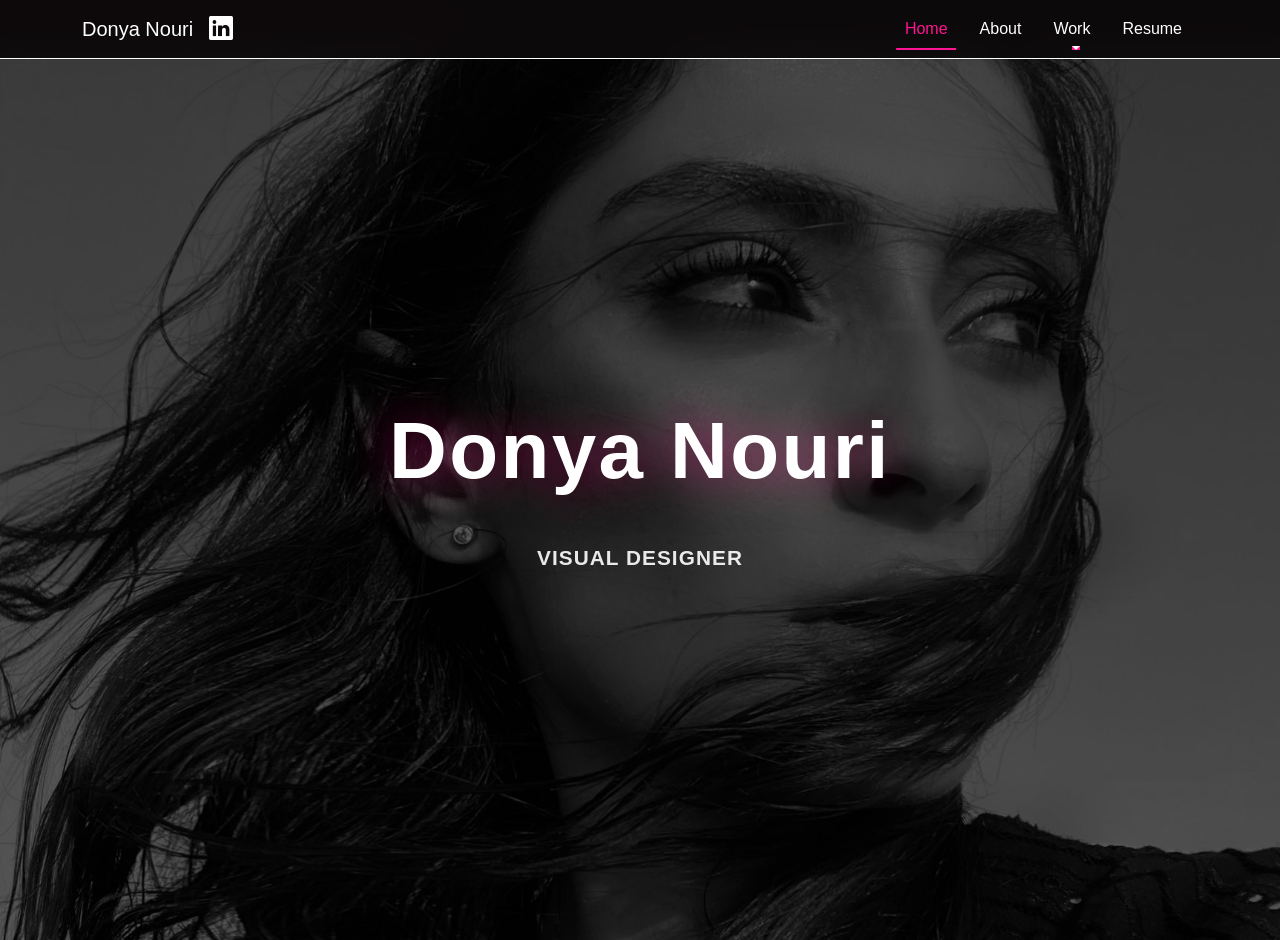
==== commit 7eb7492f: "experience added and graphical changes" ====
--- a/index.html
+++ b/index.html
@@ -43,10 +43,12 @@
             </a>
             <ul class="dropdown-menu dropdown-menu-end" aria-labelledby="workDropdown">
               <li><a class="dropdown-item" href="index.html#work">Work</a></li>
+              <li><a class="dropdown-item" href="mushylab.html">Mushylab</a></li>
               <li><a class="dropdown-item" href="pinkie.html">Pinkie</a></li>
               <li><a class="dropdown-item" href="tobii.html">Tobii Dynavox</a></li>
               <li><a class="dropdown-item" href="temgroup.html">Tem Group</a></li>
               <li><a class="dropdown-item" href="petclinic.html">Pet Clinic</a></li>
+              <li><a class="dropdown-item" href="studiomosaic.html">Studio Mosaic/Umbra Organic</a></li>
               <li><a class="dropdown-item" href="nightlist.html">Nightlist</a></li>
               <li><a class="dropdown-item" href="budi.html">Budi</a></li>
               <li><a class="dropdown-item" href="lightstep.html">Maria Ungdom / Lightstep</a></li>
@@ -110,10 +112,21 @@
           </h3>
 
           <ul class="work-list">
+            <li><a class="text-decoration-none" href="mushylab.html">Mushylab</a></li>  
             <li><a class="text-decoration-none" href="pinkie.html">Pinkie</a></li>
             <li><a class="text-decoration-none" href="tobii.html">Tobii Dynavox</a></li>
             <li><a class="text-decoration-none" href="temgroup.html">Tem Group</a></li>
             <li><a class="text-decoration-none" href="petclinic.html">Dr. Safa Mahmoodinejad's Pet Clinic</a></li>
+          </ul>
+        </div>
+
+        <div class="mb-5">
+          <h3 class="work-category text-white">
+            Lead Strategist
+          </h3>
+
+          <ul class="work-list">
+            <li><a class="text-decoration-none" href="studiomosaic.html">Studio Mosaic/Umbra Organic</a></li>
           </ul>
         </div>
 
@@ -136,7 +149,7 @@
   </section>
 
 
-  <footer class="text-center py-4 mt-5">
+  <footer class="text-center py-4">
     <div class="container">
       <span class="text-light me-2">Contact me via</span>
       <a href="https://www.linkedin.com/in/donya-nouri-3641202a6/" target="_blank" class="linkedin-icon"
--- a/style.css
+++ b/style.css
@@ -28,26 +28,35 @@
 }
 /* Enable vertical scroll snapping for main sections */
 .snap-container {
-  scroll-snap-type: y mandatory;
+  scroll-snap-type: y proximity;
   overflow-y: auto;
   height: 100vh;
+  position: relative;
+  z-index: 1;
 }
 
 .snap-section {
   scroll-snap-align: start;
   min-height: 100vh;
+  scroll-snap-stop: normal;
 }
 /* Compact, refactored stylesheet */
 
 @import url("https://fonts.googleapis.com/css2?family=MuseoModerno:ital,wght@0,100..900;1,100..900&family=Nunito:ital,wght@0,200..1000;1,200..1000&display=swap");
 
 :root {
-  --pink: #ffb3e6;
-  --black: #000;
-  --white: #fff;
-  --muted: #f4fffa;
-  --radius: 6px;
-  --gap: 0.45rem;
+  --pink: #ff1493; /* More vibrant, professional magenta */
+  --pink-light: #ff69b4; /* Lighter accent */
+  --pink-dark: #c71585; /* Darker accent for contrast */
+  --black: #0a0a0a; /* Slightly softer than pure black */
+  --gray-dark: #1a1a1a; /* For cards/sections */
+  --gray-medium: #2a2a2a; /* For borders */
+  --white: #ffffff;
+  --muted: #f8f9fa; /* Softer white for better contrast */
+  --text-secondary: #a0a0a0; /* For secondary text */
+  --radius: 8px;
+  --gap: 0.5rem;
+  --transition: cubic-bezier(0.4, 0, 0.2, 1);
 }
 
 * {
@@ -61,27 +70,73 @@
 }
 body {
   padding-top: 40px;
-  background: var(--black);
-  color: var(--white);
-  font-family: "Nunito", sans-serif;
+  background: #0d0a0b;
+  color: var(--white);
+  font-family: "Nunito", -apple-system, BlinkMacSystemFont, "Segoe UI", sans-serif;
   scroll-behavior: smooth;
-  scroll-snap-type: y mandatory;
   overflow-y: scroll;
+  overflow-x: hidden;
+  line-height: 1.6;
+  -webkit-font-smoothing: antialiased;
+  -moz-osx-font-smoothing: grayscale;
+  position: relative;
+}
+
+/* Subtle gradient overlay */
+body::before {
+  content: '';
+  position: fixed;
+  top: 0;
+  left: 0;
+  width: 100%;
+  height: 100%;
+  background: 
+    radial-gradient(circle at 15% 15%, rgba(255, 20, 147, 0.06) 0%, transparent 40%),
+    radial-gradient(circle at 85% 85%, rgba(199, 21, 133, 0.04) 0%, transparent 40%);
+  pointer-events: none;
+  z-index: 0;
+}
+
+/* Ensure content stays above overlay */
+.snap-container {
+  position: relative;
+  z-index: 1;
 }
 
 h3.h5.fw-bold {
-  color: var(--pink);
+  color: var(--white);
 }
 
 /* Navbar */
 .custom-navbar {
-  background: var(--black) !important;
+  background: rgba(13, 10, 11, 0.95);
   border-bottom: 1px solid var(--white);
   font-family: "MuseoModerno", sans-serif;
-}
+  backdrop-filter: blur(10px);
+  transition: background 0.3s;
+}
+
 .custom-navbar .nav-link {
   color: var(--white) !important;
-  transition: color 0.15s;
+  transition: all 0.3s cubic-bezier(0.4, 0, 0.2, 1);
+  position: relative;
+  padding: 0.5rem 1rem !important;
+}
+.custom-navbar .nav-link::after {
+  content: '';
+  position: absolute;
+  bottom: 0;
+  left: 50%;
+  width: 0;
+  height: 2px;
+  background: var(--pink);
+  transition: all 0.3s cubic-bezier(0.4, 0, 0.2, 1);
+  transform: translateX(-50%);
+}
+.custom-navbar .nav-link:hover::after,
+.custom-navbar .nav-link:focus::after,
+.custom-navbar .nav-link.active::after {
+  width: 80%;
 }
 .custom-navbar .nav-link:hover,
 .custom-navbar .nav-link:focus,
@@ -89,12 +144,17 @@
   color: var(--pink) !important;
 }
 
+/* Dropdown shows on hover */
+.nav-item.dropdown:hover .dropdown-menu {
+  display: block;
+  margin-top: 0;
+}
+
 /* Header / titles */
 .museo-font {
   font-family: "MuseoModerno", sans-serif !important;
 }
 .custom-header {
-  background: var(--black);
   /* For index.html, keep large padding. For project pages, override with less padding. */
   padding: 70px 0 80px;
 }
@@ -102,28 +162,52 @@
   font-family: "MuseoModerno", sans-serif;
   font-weight: 900;
   font-size: 5rem;
-  color: var(--pink);
+  color: var(--white);
   letter-spacing: 0.03em;
+  text-shadow: 0 0 40px rgba(255, 20, 147, 0.4), 0 0 80px rgba(255, 20, 147, 0.2);
+  animation: titleGlow 4s ease-in-out infinite alternate;
+}
+
+@keyframes titleGlow {
+  from { text-shadow: 0 0 40px rgba(255, 20, 147, 0.4), 0 0 80px rgba(255, 20, 147, 0.2); }
+  to { text-shadow: 0 0 50px rgba(255, 20, 147, 0.6), 0 0 100px rgba(255, 20, 147, 0.3); }
 }
 
 @media (max-width: 767.98px) {
   .main-title { font-size: 2.8rem; line-height: 1.05; }
+  .work-title, .about-title { font-size: 2.5rem; }
+  .work-category { font-size: 1.2rem; }
+  .work-list li { padding: 10px 16px; }
+  .work-list li a { font-size: 1rem; }
 }
 @media (max-width: 375px) {
-  .main-title { font-size: 2.8rem; }
+  .main-title { font-size: 2.5rem; }
+  .work-title, .about-title { font-size: 2rem; }
+  .work-list li:hover { transform: translateX(4px); }
 }
 .subtitle {
-  font-weight: 700;
-  color: var(--white);
+  font-weight: 600;
+  color: rgba(255, 255, 255, 0.9);
   margin-top: 1.5rem;
-  font-size: 1.2rem;
+  font-size: 1.3rem;
+  letter-spacing: 0.05em;
+  text-transform: uppercase;
 }
 
 /* Generic text */
 p {
   color: var(--white);
   font-size: 1.1rem;
-  line-height: 1.7;
+  line-height: 1.8;
+  margin-bottom: 1rem;
+}
+
+.about-extra {
+  font-size: 1.15rem;
+  line-height: 1.9;
+  color: rgba(255, 255, 255, 0.95);
+  text-align: justify;
+  text-justify: inter-word;
 }
 
 .about-title {
@@ -133,6 +217,19 @@
   color: var(--pink);
   letter-spacing: 0.03em;
   display: inline-block;
+  position: relative;
+  text-shadow: 0 0 30px rgba(255, 20, 147, 0.3);
+}
+
+.about-star-img {
+  max-width: 100%;
+  height: auto;
+  animation: float 6s ease-in-out infinite;
+}
+
+@keyframes float {
+  0%, 100% { transform: translateY(0px); }
+  50% { transform: translateY(-20px); }
 }
 
 /* Work section */
@@ -145,31 +242,80 @@
   display: inline-block;
 }
 
-/* Work list — compact */
+.work-category {
+  font-size: 1.3rem;
+  font-weight: 700;
+  margin-bottom: 1.5rem;
+  margin-top: 0.5rem;
+  padding-bottom: 0.75rem;
+  border-bottom: 3px solid var(--pink);
+  display: inline-block;
+  position: relative;
+  letter-spacing: 0.02em;
+}
+.work-category::after {
+  content: '';
+  position: absolute;
+  bottom: -3px;
+  left: 0;
+  width: 40%;
+  height: 3px;
+  background: var(--pink-light);
+  animation: shimmer 3s ease-in-out infinite;
+}
+@keyframes shimmer {
+  0%, 100% { opacity: 0.5; transform: translateX(0); }
+  50% { opacity: 1; transform: translateX(60%); }
+}
+
+/* Work list — professional card design */
 .work-list {
   list-style: none;
   padding: 0;
   margin: 0;
 }
 .work-list li {
-  background: var(--muted);
-  color: var(--black);
-  font-weight: 700;
-  padding: 6px 16px;
+  background: linear-gradient(135deg, var(--gray-dark) 0%, var(--black) 100%);
+  color: var(--white);
+  font-weight: 600;
+  padding: 16px 24px;
   border-radius: var(--radius);
-  border: 1px solid transparent;
-  margin-bottom: var(--gap);
-  transition: background 0.15s, color 0.15s, border-color 0.15s;
+  border: 1px solid var(--gray-medium);
+  margin-bottom: 14px;
+  transition: all 0.3s var(--transition);
+  transform: translateX(0);
+  position: relative;
+  overflow: hidden;
+}
+.work-list li::before {
+  content: '';
+  position: absolute;
+  left: 0;
+  top: 0;
+  height: 100%;
+  width: 4px;
+  background: var(--pink);
+  transform: scaleY(0);
+  transition: transform 0.3s var(--transition);
 }
 .work-list li a {
   display: block;
   color: inherit;
   text-decoration: none;
+  font-size: 1.05rem;
+  position: relative;
+  z-index: 1;
 }
 .work-list li:hover,
 .work-list li:focus-within {
-  background: var(--black);
-  border-color: var(--white);
+  background: var(--gray-dark);
+  border-color: var(--pink);
+  transform: translateX(8px);
+  box-shadow: -6px 6px 20px rgba(255, 20, 147, 0.2);
+}
+.work-list li:hover::before,
+.work-list li:focus-within::before {
+  transform: scaleY(1);
 }
 .work-list li:hover a,
 .work-list li:focus-within a {
@@ -228,6 +374,7 @@
 /* Footer / contact */
 footer {
   border-top: 1px solid var(--white);
+  margin-top: 10rem !important;
 }
 .linkedin-icon .bi-linkedin {
   color: var(--white);
@@ -238,9 +385,35 @@
   color: var(--pink);
 }
 
+/* Project image hover effects */
+.project-image {
+  transition: transform 0.3s cubic-bezier(0.4, 0, 0.2, 1), box-shadow 0.3s;
+  border-radius: 8px;
+  cursor: pointer;
+}
+
+.project-image:hover,
+.project-image:focus {
+  transform: scale(1.05);
+  box-shadow: 0 8px 24px rgba(255, 179, 230, 0.3);
+}
+
 /* Helpers */
 :target {
   scroll-margin-top: 70px;
+}
+
+/* Focus indicators for accessibility */
+*:focus-visible {
+  outline: 2px solid var(--pink);
+  outline-offset: 3px;
+  border-radius: 4px;
+}
+
+.btn:focus-visible,
+.work-list li:focus-within {
+  outline: 2px solid var(--pink);
+  outline-offset: 3px;
 }
 
 /* Layout helpers used by header/sections for snap alignment */
@@ -251,6 +424,9 @@
   display: flex;
   align-items: center;
 }
+
+
+
 header.custom-header .container,
 section#about > .row,
 section#work > .row {
@@ -325,14 +501,54 @@
   color: #fff;
 }
 
+.btn-outline-light {
+  border-width: 2px;
+  font-weight: 600;
+  padding: 12px 32px;
+  border-radius: var(--radius);
+  transition: all 0.3s var(--transition);
+  text-transform: uppercase;
+  letter-spacing: 0.05em;
+  font-size: 0.95rem;
+}
+
+.btn-outline-light:hover {
+  color: var(--white);
+  background-color: var(--pink);
+  border-color: var(--pink);
+  transform: translateY(-3px);
+  box-shadow: 0 6px 20px rgba(255, 20, 147, 0.4);
+}
+
 .btn:hover {
   color: var(--pink);
   background-color: var(--black);
   border-color: var(--bs-btn-hover-border-color);
 }
 
+.dropdown-menu {
+  background: rgba(0, 0, 0, 0.98);
+  border: 1px solid var(--white);
+  border-radius: 8px;
+  padding: 8px;
+  backdrop-filter: blur(10px);
+}
+
+.dropdown-item {
+  color: var(--white);
+  border-radius: 6px;
+  padding: 8px 16px;
+  margin-bottom: 4px;
+  transition: all 0.2s cubic-bezier(0.4, 0, 0.2, 1);
+}
+
+.dropdown-item:last-child {
+  margin-bottom: 0;
+}
+
 .dropdown-item:focus,
 .dropdown-item:hover {
   color: var(--pink);
-  background-color: var(--black);
-}
+  background-color: rgba(255, 179, 230, 0.1);
+  transform: translateX(4px);
+}
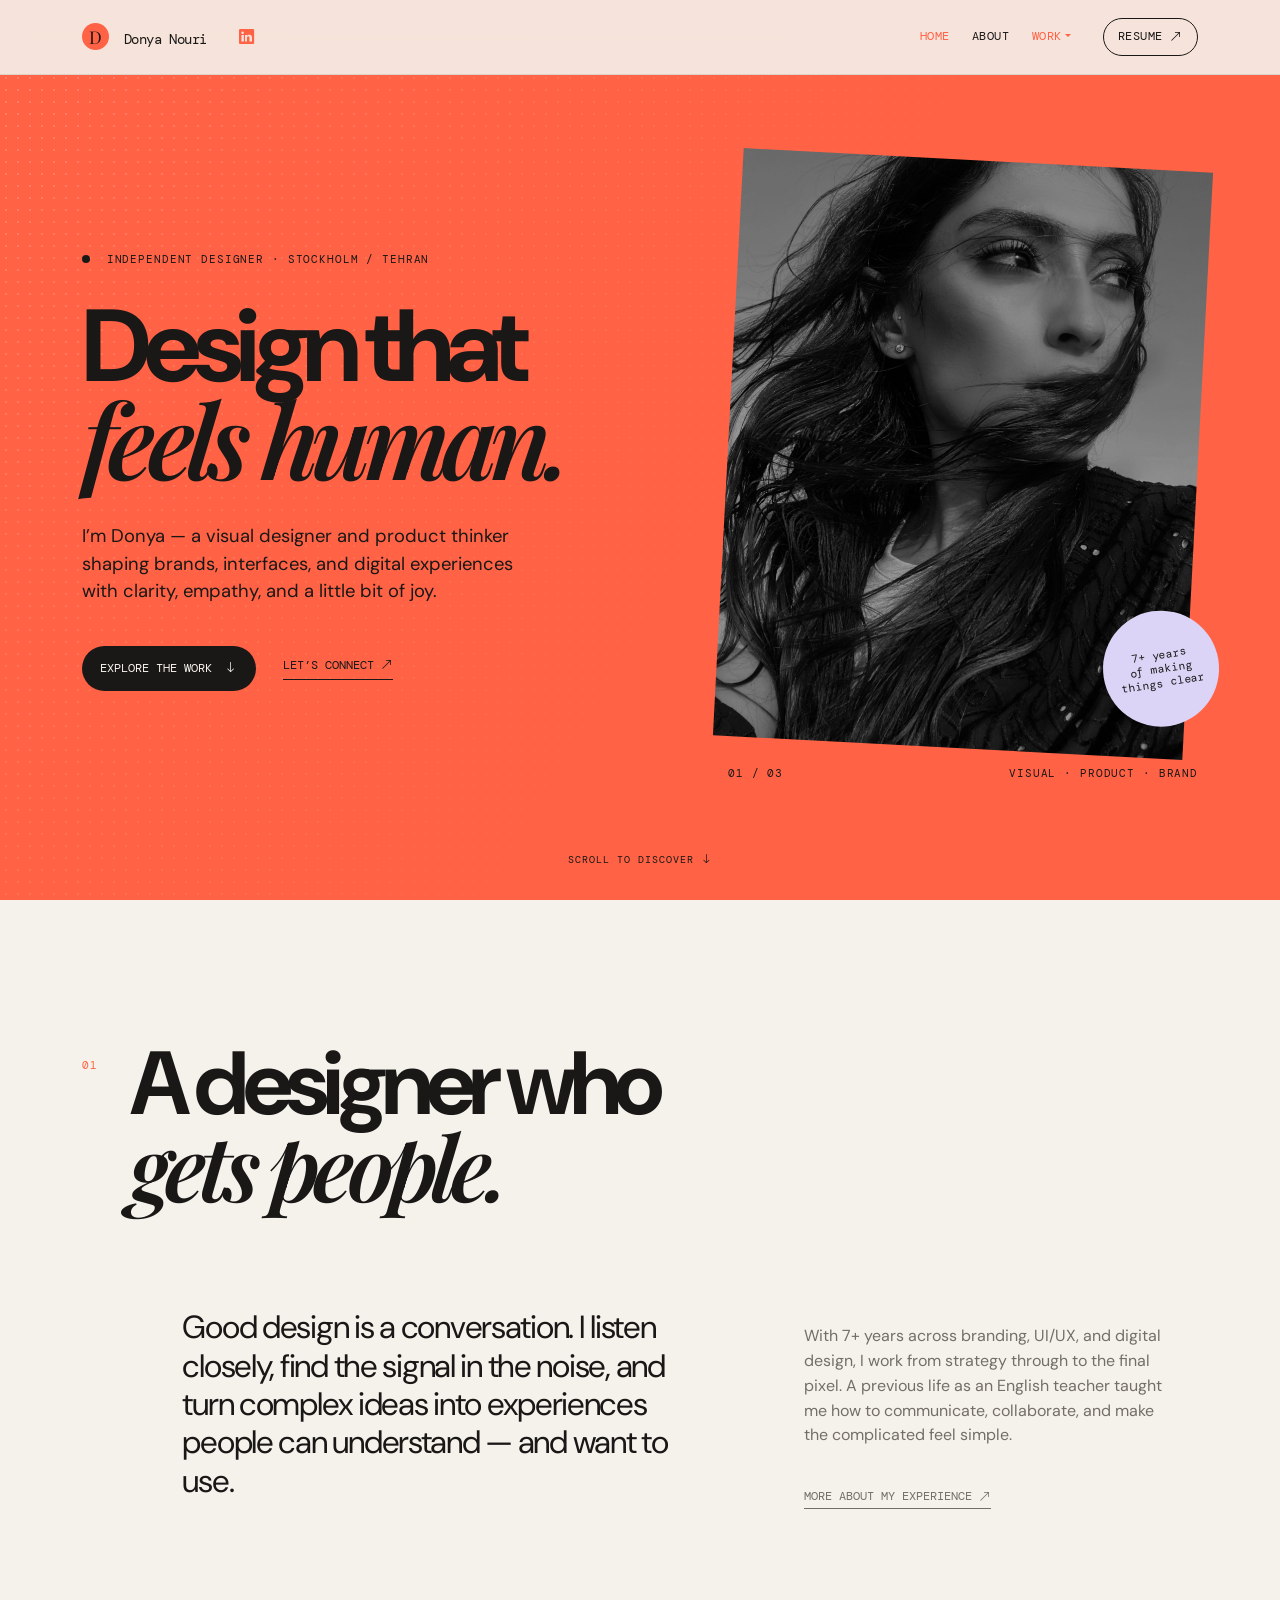
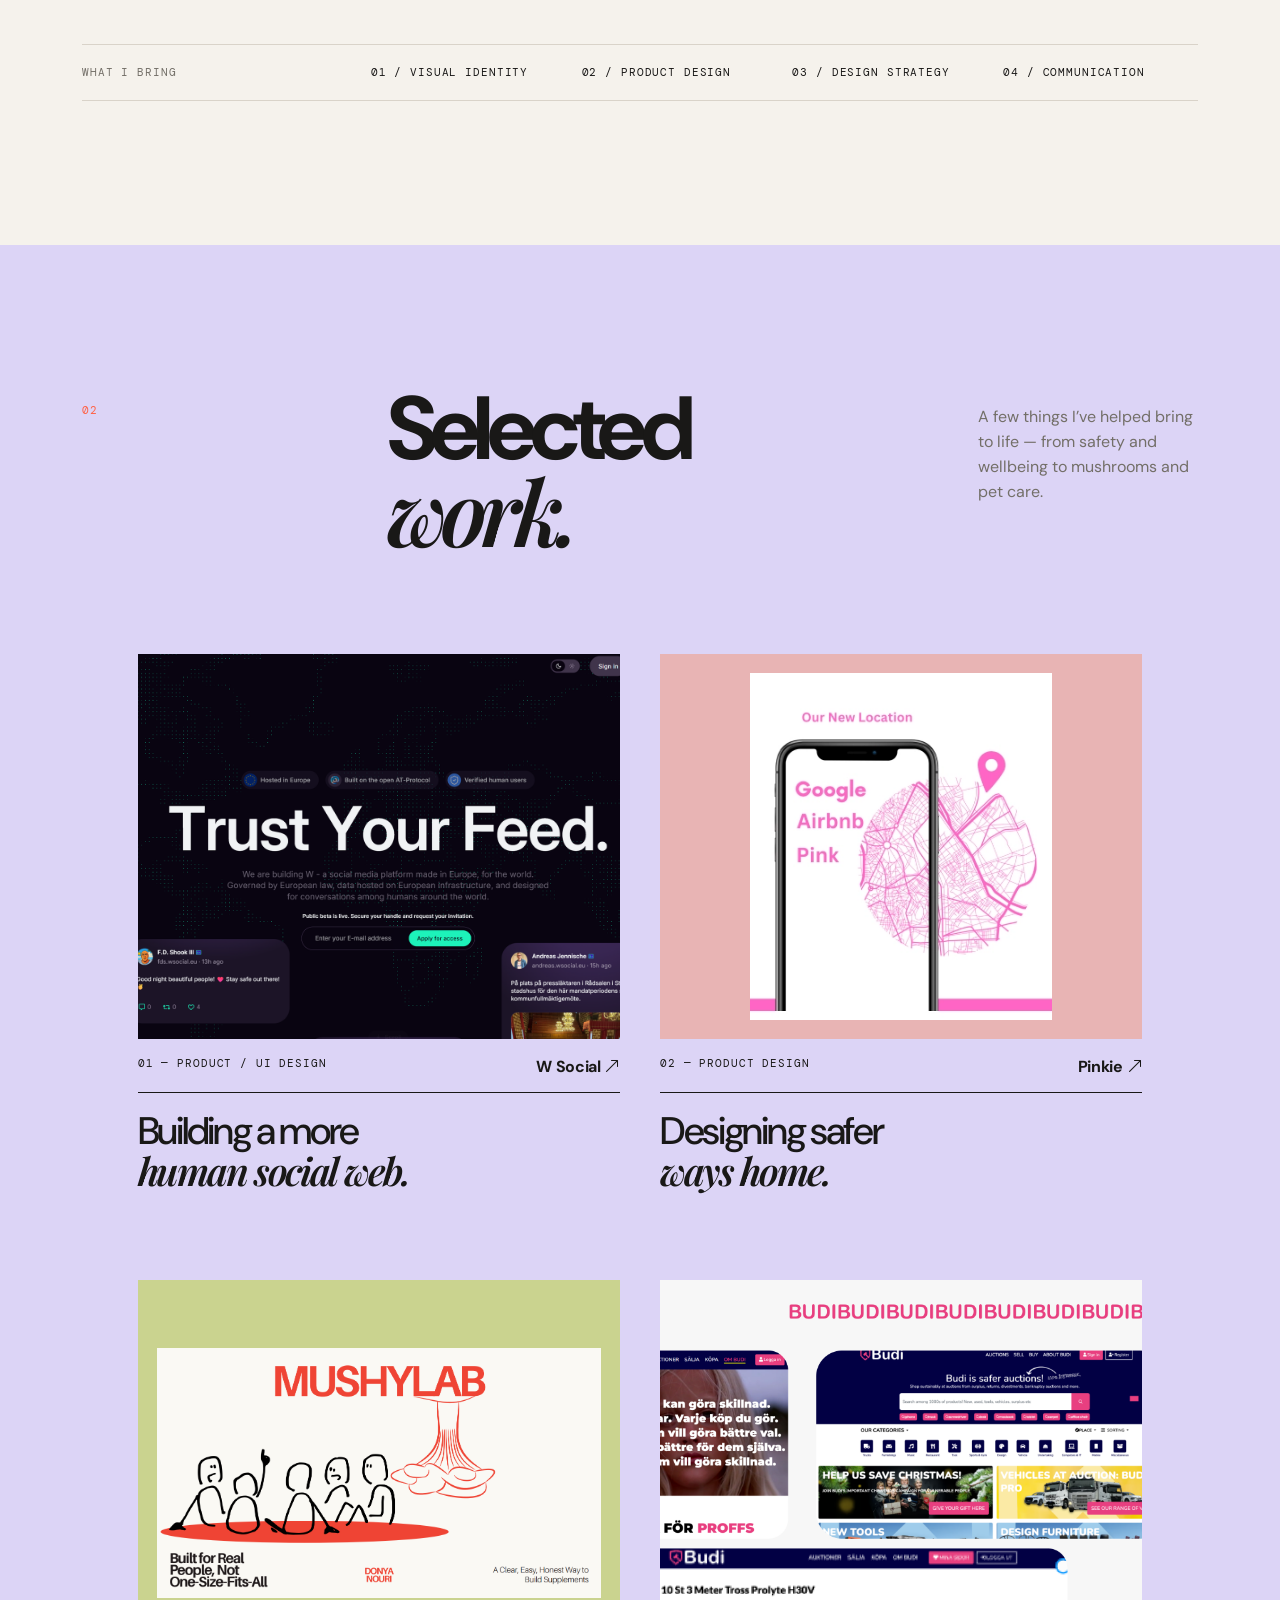
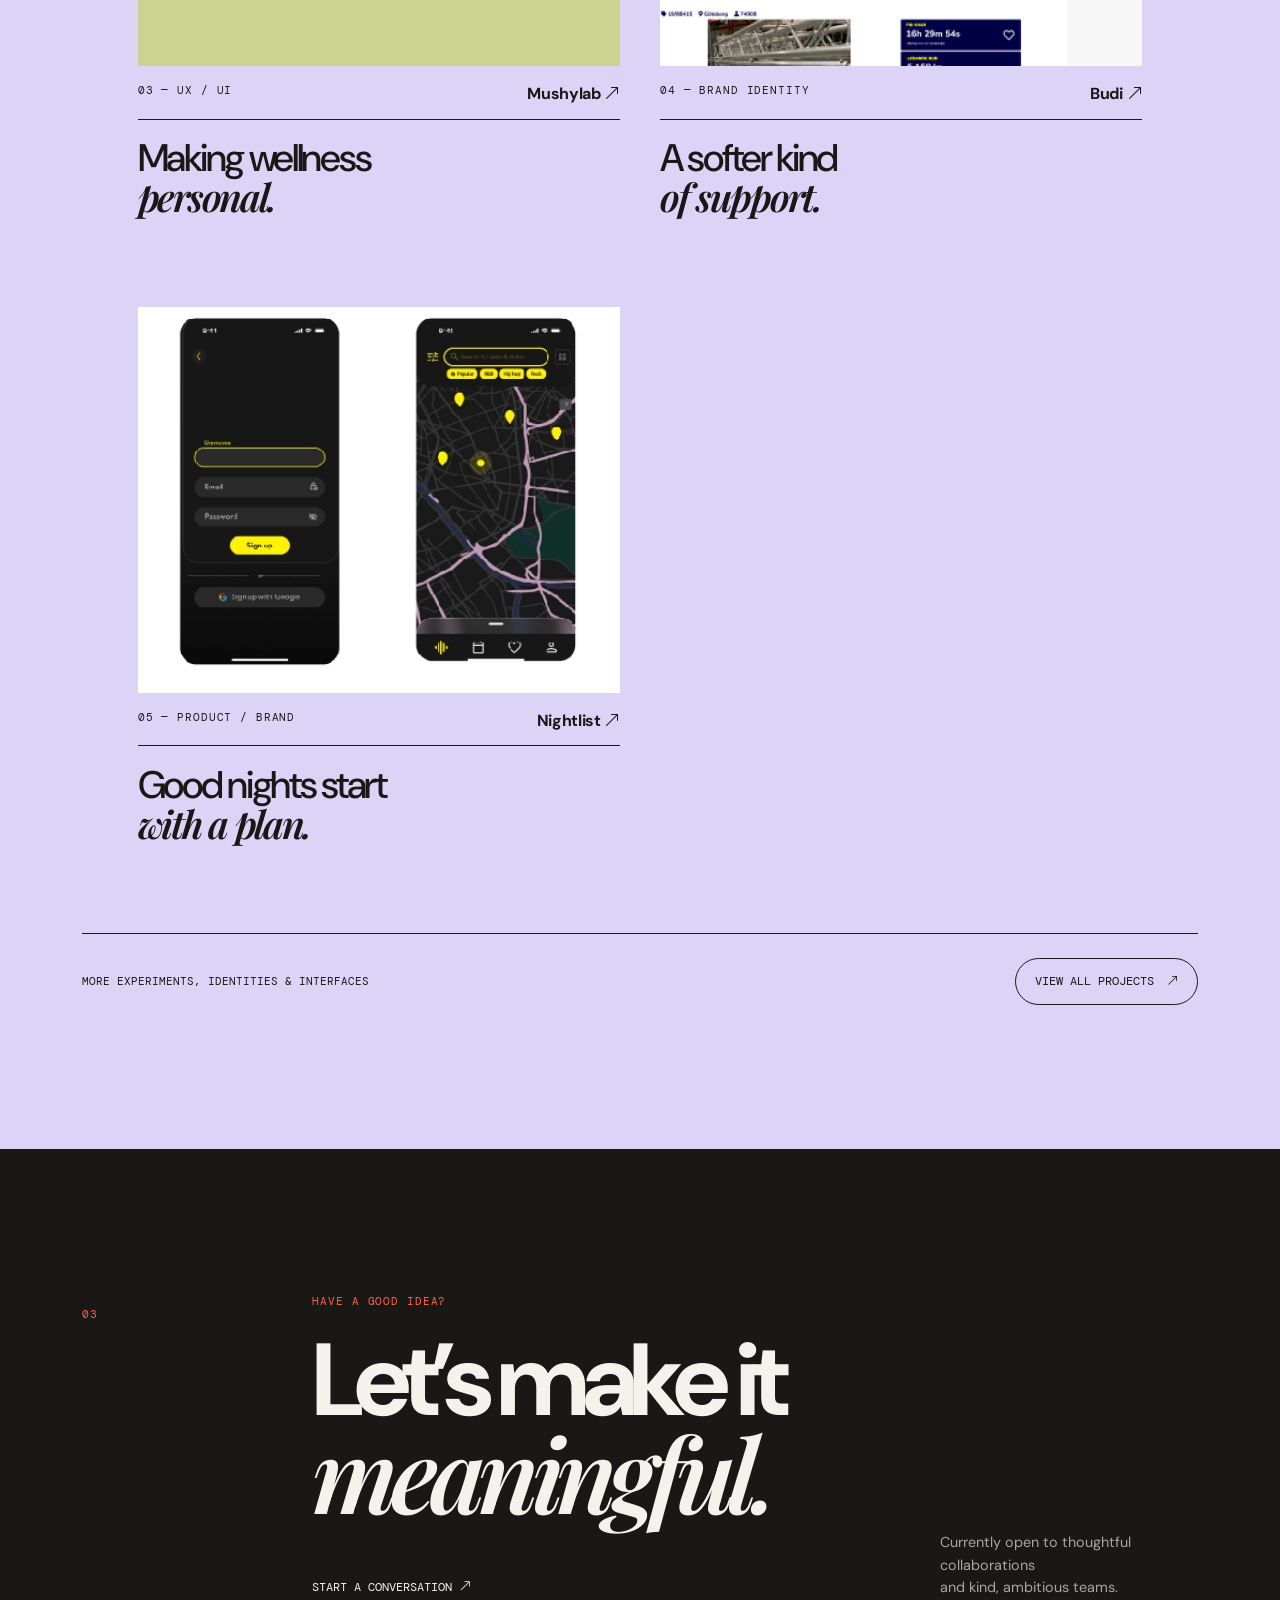
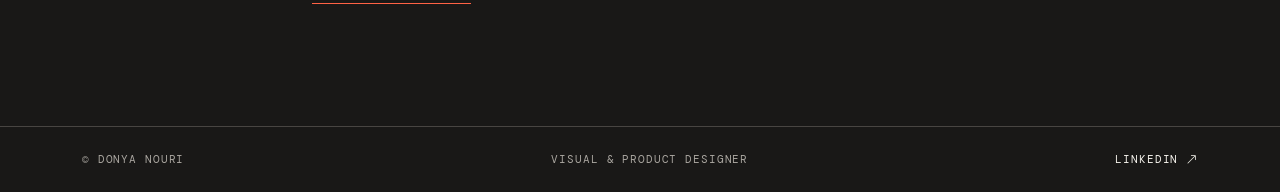
==== commit 8aceb51c: "Style Changes, added wsocial" ====
--- a/index.html
+++ b/index.html
@@ -1,167 +1,132 @@
 <!DOCTYPE html>
 <html lang="en">
-
 <head>
   <meta charset="UTF-8" />
   <meta name="viewport" content="width=device-width, initial-scale=1.0" />
-  <title>Donya Nouri</title>
+  <meta name="description" content="Donya Nouri is a visual and product designer creating clear, expressive digital experiences." />
+  <title>Donya Nouri — Visual & Product Designer</title>
   <link rel="stylesheet" href="https://cdn.jsdelivr.net/npm/bootstrap-icons@1.11.3/font/bootstrap-icons.min.css" />
   <link href="https://cdn.jsdelivr.net/npm/bootstrap@5.3.3/dist/css/bootstrap.min.css" rel="stylesheet" />
   <link rel="stylesheet" href="style.css" />
 </head>
-
-<body>
-  <nav class="navbar navbar-expand-lg navbar-dark custom-navbar fixed-top">
-    <div class="container d-flex align-items-center">
-      <div class="d-flex align-items-center">
-        <a class="navbar-brand mb-0 me-3 museo-font" href="index.html">Donya Nouri</a>
-        <a href="https://www.linkedin.com/in/donya-nouri-3641202a6/" target="_blank" class="linkedin-icon"
-          aria-label="LinkedIn">
-          <i class="bi bi-linkedin fs-4"></i>
-        </a>
+<body class="home-page">
+  <nav class="navbar navbar-expand-lg custom-navbar fixed-top">
+    <div class="container">
+      <div class="brand-group">
+        <a class="navbar-brand museo-font" href="index.html"><span class="brand-mark">D</span> Donya Nouri</a>
+        <a class="linkedin-icon" href="https://www.linkedin.com/in/donya-nouri-3641202a6/" target="_blank" rel="noreferrer" aria-label="LinkedIn"><i class="bi bi-linkedin"></i></a>
       </div>
-      <button class="navbar-toggler ms-auto" type="button" data-bs-toggle="collapse" data-bs-target="#navbarNav"
-        aria-controls="navbarNav" aria-expanded="false" aria-label="Toggle navigation">
+      <button class="navbar-toggler" type="button" data-bs-toggle="collapse" data-bs-target="#navbarNav" aria-label="Toggle navigation">
         <span class="navbar-toggler-icon"></span>
       </button>
       <div class="collapse navbar-collapse" id="navbarNav">
-        <ul class="navbar-nav ms-auto">
-          <li class="nav-item">
-            <a class="nav-link museo-font" href="index.html">Home</a>
-          </li>
-          <li class="nav-item">
-            <a class="nav-link museo-font" href="#about">About</a>
-          </li>
+        <ul class="navbar-nav ms-auto align-items-lg-center">
+          <li class="nav-item"><a class="nav-link museo-font active" href="index.html">Home</a></li>
+          <li class="nav-item"><a class="nav-link museo-font" href="#about">About</a></li>
           <li class="nav-item dropdown">
-            <a class="nav-link dropdown-toggle museo-font"
-               href="#work"
-               id="workDropdown"
-               role="button"
-               aria-expanded="false"
-               data-bs-toggle="dropdown">
-              Work
-            </a>
+            <a class="nav-link museo-font dropdown-toggle" href="#work" id="workDropdown" role="button" data-bs-toggle="dropdown" aria-expanded="false">Work</a>
             <ul class="dropdown-menu dropdown-menu-end" aria-labelledby="workDropdown">
-              <li><a class="dropdown-item" href="index.html#work">Work</a></li>
+              <li><a class="dropdown-item" href="#work">All work</a></li>
+              <li><a class="dropdown-item" href="wsocial.html">W Social</a></li>
+              <li><a class="dropdown-item" href="pinkie.html">Pinkie</a></li>
               <li><a class="dropdown-item" href="mushylab.html">Mushylab</a></li>
-              <li><a class="dropdown-item" href="pinkie.html">Pinkie</a></li>
+              <li><a class="dropdown-item" href="budi.html">Budi</a></li>
+              <li><a class="dropdown-item" href="nightlist.html">Nightlist</a></li>
               <li><a class="dropdown-item" href="tobii.html">Tobii Dynavox</a></li>
               <li><a class="dropdown-item" href="temgroup.html">Tem Group</a></li>
               <li><a class="dropdown-item" href="petclinic.html">Pet Clinic</a></li>
-              <li><a class="dropdown-item" href="studiomosaic.html">Studio Mosaic/Umbra Organic</a></li>
-              <li><a class="dropdown-item" href="nightlist.html">Nightlist</a></li>
-              <li><a class="dropdown-item" href="budi.html">Budi</a></li>
+              <li><a class="dropdown-item" href="studiomosaic.html">Studio Mosaic / Umbra</a></li>
               <li><a class="dropdown-item" href="lightstep.html">Maria Ungdom / Lightstep</a></li>
               <li><a class="dropdown-item" href="pharmacy.html">Dr. Mahmoodinejad's Pharmacy</a></li>
               <li><a class="dropdown-item" href="mehrarad.html">Mehr Arad Urum Rashin</a></li>
             </ul>
           </li>
-          <li class="nav-item">
-            <a class="nav-link museo-font" href="Images/Donya_Nouri_Resume.pdf" download>Resume</a>
-          </li>
+          <li class="nav-item"><a class="nav-link museo-font nav-cta" href="Images/Donya_Nouri_CV_UXUI_Design.pdf" download>Resume <i class="bi bi-arrow-up-right"></i></a></li>
         </ul>
       </div>
     </div>
   </nav>
 
-  <div class="snap-container">
-    <header class="custom-header text-center py-5 snap-section">
-    <div class="header-bg-img"></div>
-    <div class="header-overlay"></div>
-    <div class="container position-relative" style="z-index:3;">
-      <h1 class="main-title mb-3">Donya Nouri</h1>
-      <p class="subtitle mb-0">Visual Designer</p>
-    </div>
-  </header>
-
-  <section id="about" class="container my-5 snap-section">
-    <div class="row">
-      <div class="col-12 col-md-8 mx-auto">
-        <h2 class="about-title mb-4">About</h2>
-      </div>
-      <div class="row align-items-center mt-5 justify-content-center">
-        <div class="col-12 col-md-6">
-          <p class="about-extra fw-bold">
-            I’m a visual designer and product thinker who blends empathy,
-            strategy, and craft to create digital experiences people love to
-            use. With over 7 years of working experience in branding, UI/UX,
-            and digital design and a previous life as an English teacher. I
-            know how to relate, communicate, and make things complex seem
-            simple. From elegant mobile apps to full design systems, I combine
-            strategy and creativity, starting from empathy and ending with
-            something that is effortless, intuitive, and just the right amount
-            of stunning. My goal? Designs that work hard, look great, and put
-            smiles on people's faces.
-          </p>
+  <main>
+    <header class="hero">
+      <div class="hero-noise"></div>
+      <div class="container hero-grid">
+        <div class="hero-copy">
+          <p class="eyebrow"><span class="eyebrow-dot"></span> Independent designer · Stockholm / Tehran</p>
+          <h1>Design that<br /><em>feels human.</em></h1>
+          <p class="hero-intro">I’m Donya — a visual designer and product thinker shaping brands, interfaces, and digital experiences with clarity, empathy, and a little bit of joy.</p>
+          <div class="hero-actions">
+            <a class="button button-dark" href="#work">Explore the work <i class="bi bi-arrow-down"></i></a>
+            <a class="text-link" href="https://www.linkedin.com/in/donya-nouri-3641202a6/" target="_blank" rel="noreferrer">Let’s connect <i class="bi bi-arrow-up-right"></i></a>
+          </div>
         </div>
-        <div class="col-10 col-md-2 text-center my-3">
-          <img src="Images/Star_1.png" alt="Pink Star" class="about-star-img" />
+        <div class="hero-portrait">
+          <div class="portrait-frame">
+            <img src="Images/Donya_Contact.jpg" alt="Portrait of Donya Nouri" />
+            <span class="portrait-sticker">7+ years<br />of making<br />things clear</span>
+          </div>
+          <div class="hero-caption"><span>01 / 03</span><span>Visual · Product · Brand</span></div>
         </div>
       </div>
-    </div>
-  </section>
+      <div class="hero-scroll">Scroll to discover <i class="bi bi-arrow-down"></i></div>
+    </header>
 
-  <section id="work" class="container my-5 snap-section">
-    <div class="row justify-content-center">
-      <div class="col-12 col-md-8 mx-auto">
-        <h2 class="work-title mb-4">Work</h2>
+    <section id="about" class="about-section section-pad">
+      <div class="container">
+        <div class="section-heading"><span class="section-number">01</span><h2>A designer who<br /><em>gets people.</em></h2></div>
+        <div class="about-grid">
+          <p class="about-lead">Good design is a conversation. I listen closely, find the signal in the noise, and turn complex ideas into experiences people can understand — and want to use.</p>
+          <div class="about-detail">
+            <p>With 7+ years across branding, UI/UX, and digital design, I work from strategy through to the final pixel. A previous life as an English teacher taught me how to communicate, collaborate, and make the complicated feel simple.</p>
+            <a class="text-link" href="Images/Donya_Nouri_CV_UXUI_Design.pdf" download>More about my experience <i class="bi bi-arrow-up-right"></i></a>
+          </div>
+        </div>
+        <div class="capability-row">
+          <span>What I bring</span><strong>01 / Visual identity</strong><strong>02 / Product design</strong><strong>03 / Design strategy</strong><strong>04 / Communication</strong>
+        </div>
+      </div>
+    </section>
 
-        <div class="mb-5">
-          <h3 class="work-category text-white">
-            Digital, Visual and Product Designer
-          </h3>
+    <section id="work" class="work-section section-pad">
+      <div class="container">
+        <div class="section-heading work-heading"><span class="section-number">02</span><h2>Selected<br /><em>work.</em></h2><p>A few things I’ve helped bring to life — from safety and wellbeing to mushrooms and pet care.</p></div>
+        <div class="project-grid">
+          <a class="project-card project-card-large wsocial-card" href="wsocial.html">
+            <div class="project-image-wrap wsocial-bg"><img src="Images/W_Social.png" alt="W Social social media platform homepage" /></div>
+            <div class="project-meta"><span>01 — Product / UI design</span><span>W Social <i class="bi bi-arrow-up-right"></i></span></div>
+            <h3>Building a more<br /><em>human social web.</em></h3>
+          </a>
+          <a class="project-card" href="pinkie.html">
+            <div class="project-image-wrap pinkie-bg"><img src="Images/Pinkie_fp.webp" alt="Pinkie safety app interface" /></div>
+            <div class="project-meta"><span>02 — Product design</span><span>Pinkie <i class="bi bi-arrow-up-right"></i></span></div>
+            <h3>Designing safer<br /><em>ways home.</em></h3>
+          </a>
+          <a class="project-card" href="mushylab.html">
+            <div class="project-image-wrap mushy-bg"><img src="Images/Mushylab/Mushy_1.png" alt="Mushylab digital platform" /></div>
+            <div class="project-meta"><span>03 — UX / UI</span><span>Mushylab <i class="bi bi-arrow-up-right"></i></span></div>
+            <h3>Making wellness<br /><em>personal.</em></h3>
+          </a>
+          <a class="project-card" href="budi.html">
+            <div class="project-image-wrap budi-bg"><img src="Images/Budi/BUDI@2x.png" alt="Budi visual identity" /></div>
+            <div class="project-meta"><span>04 — Brand identity</span><span>Budi <i class="bi bi-arrow-up-right"></i></span></div>
+            <h3>A softer kind<br /><em>of support.</em></h3>
+          </a>
+          <a class="project-card project-card-wide" href="nightlist.html">
+            <div class="project-image-wrap night-bg"><img src="Images/Nightlist_fp.webp" alt="Nightlist app interface" /></div>
+            <div class="project-meta"><span>05 — Product / Brand</span><span>Nightlist <i class="bi bi-arrow-up-right"></i></span></div>
+            <h3>Good nights start<br /><em>with a plan.</em></h3>
+          </a>
+        </div>
+        <div class="all-work"><span>More experiments, identities & interfaces</span><a class="button button-outline" href="wsocial.html">View all projects <i class="bi bi-arrow-up-right"></i></a></div>
+      </div>
+    </section>
 
-          <ul class="work-list">
-            <li><a class="text-decoration-none" href="mushylab.html">Mushylab</a></li>  
-            <li><a class="text-decoration-none" href="pinkie.html">Pinkie</a></li>
-            <li><a class="text-decoration-none" href="tobii.html">Tobii Dynavox</a></li>
-            <li><a class="text-decoration-none" href="temgroup.html">Tem Group</a></li>
-            <li><a class="text-decoration-none" href="petclinic.html">Dr. Safa Mahmoodinejad's Pet Clinic</a></li>
-          </ul>
-        </div>
-
-        <div class="mb-5">
-          <h3 class="work-category text-white">
-            Lead Strategist
-          </h3>
-
-          <ul class="work-list">
-            <li><a class="text-decoration-none" href="studiomosaic.html">Studio Mosaic/Umbra Organic</a></li>
-          </ul>
-        </div>
-
-        <div>
-          <h3 class="work-category text-white">
-            UI/UX Designer - Branding and marketing
-          </h3>
-
-          <ul class="work-list">
-            <li><a class="text-decoration-none" href="nightlist.html">Nightlist</a></li>
-            <li><a class="text-decoration-none" href="budi.html">Budi</a></li>
-            <li><a class="text-decoration-none" href="lightstep.html">Maria Ungdom / Lightstep</a></li>
-            <li><a class="text-decoration-none" href="pharmacy.html">Dr. Mahmoodinejad's Pharmacy</a></li>
-            <li><a class="text-decoration-none" href="mehrarad.html">Mehr Arad Urum Rashin</a></li>
-          </ul>
-        </div>
-
-      </div>
-    </div>
-  </section>
-
-
-  <footer class="text-center py-4">
-    <div class="container">
-      <span class="text-light me-2">Contact me via</span>
-      <a href="https://www.linkedin.com/in/donya-nouri-3641202a6/" target="_blank" class="linkedin-icon"
-        aria-label="LinkedIn" style="vertical-align: middle">
-        <i class="bi bi-linkedin fs-3" style="color: #fff; transition: color 0.2s"></i>
-      </a>
-    </div>
-  </footer>
-
+    <section class="contact-section-new">
+      <div class="container contact-grid"><span class="section-number">03</span><div><p class="eyebrow">Have a good idea?</p><h2>Let’s make it<br /><em>meaningful.</em></h2><a class="contact-link" href="https://www.linkedin.com/in/donya-nouri-3641202a6/" target="_blank" rel="noreferrer">Start a conversation <i class="bi bi-arrow-up-right"></i></a></div><div class="contact-note">Currently open to thoughtful collaborations<br />and kind, ambitious teams.</div></div>
+    </section>
+  </main>
+  <footer><div class="container"><span>© Donya Nouri</span><span>Visual & Product Designer</span><a href="https://www.linkedin.com/in/donya-nouri-3641202a6/" target="_blank" rel="noreferrer">LinkedIn <i class="bi bi-arrow-up-right"></i></a></div></footer>
   <script src="https://cdn.jsdelivr.net/npm/bootstrap@5.3.3/dist/js/bootstrap.bundle.min.js"></script>
   <script src="script.js"></script>
-  </div>
 </body>
-
-</html>+</html>
--- a/style.css
+++ b/style.css
@@ -1,554 +1,134 @@
-/* Header background image and overlay for index.html */
-.custom-header {
-  position: relative;
-  overflow: hidden;
-}
-.header-bg-img {
-  position: absolute;
-  top: 0;
-  left: 0;
-  width: 100vw;
-  height: 100vh;
-  background: url('Images/Donya_Contact.jpg') top center / cover no-repeat;
-  filter: grayscale(1);
-  z-index: 1;
-}
-.header-overlay {
-  position: absolute;
-  top: 0;
-  left: 0;
-  width: 100vw;
-  height: 100vh;
-  background: rgba(0,0,0,0.45);
-  z-index: 2;
-}
-/* Fix snap position for project pages so header is not hidden behind navbar */
-.snap-container > .snap-section:first-child {
-  padding-top: 70px;
-}
-/* Enable vertical scroll snapping for main sections */
-.snap-container {
-  scroll-snap-type: y proximity;
-  overflow-y: auto;
-  height: 100vh;
-  position: relative;
-  z-index: 1;
-}
-
-.snap-section {
-  scroll-snap-align: start;
-  min-height: 100vh;
-  scroll-snap-stop: normal;
-}
-/* Compact, refactored stylesheet */
-
-@import url("https://fonts.googleapis.com/css2?family=MuseoModerno:ital,wght@0,100..900;1,100..900&family=Nunito:ital,wght@0,200..1000;1,200..1000&display=swap");
+@import url("https://fonts.googleapis.com/css2?family=DM+Mono:wght@400;500&family=DM+Sans:wght@400;500;700&family=Playfair+Display:ital,wght@0,600;1,600;1,700&display=swap");
 
 :root {
-  --pink: #ff1493; /* More vibrant, professional magenta */
-  --pink-light: #ff69b4; /* Lighter accent */
-  --pink-dark: #c71585; /* Darker accent for contrast */
-  --black: #0a0a0a; /* Slightly softer than pure black */
-  --gray-dark: #1a1a1a; /* For cards/sections */
-  --gray-medium: #2a2a2a; /* For borders */
-  --white: #ffffff;
-  --muted: #f8f9fa; /* Softer white for better contrast */
-  --text-secondary: #a0a0a0; /* For secondary text */
-  --radius: 8px;
-  --gap: 0.5rem;
-  --transition: cubic-bezier(0.4, 0, 0.2, 1);
+  --paper: #f5f2ec;
+  --ink: #191817;
+  --muted: #736f68;
+  --line: #d9d3c9;
+  --coral: #ff6245;
+  --lilac: #dcd4f6;
+  --lime: #d6e878;
+  --serif: "Playfair Display", Georgia, serif;
+  --sans: "DM Sans", Arial, sans-serif;
+  --mono: "DM Mono", monospace;
 }
+* { box-sizing: border-box; }
+html { scroll-behavior: smooth; }
+body { margin: 0; background: var(--paper); color: var(--ink); font-family: var(--sans); line-height: 1.55; -webkit-font-smoothing: antialiased; }
+a { color: inherit; }
+.museo-font { font-family: var(--mono) !important; }
+.custom-navbar { background: rgba(245,242,236,.9); border-bottom: 1px solid var(--line); padding: 1.15rem 0; backdrop-filter: blur(16px); z-index: 20; }
+.navbar-brand { font-size: .9rem; letter-spacing: -.03em; color: var(--ink); }
+.brand-mark { display: inline-grid; place-items: center; width: 27px; height: 27px; background: var(--coral); border-radius: 50%; font-family: var(--serif); font-size: 1.1rem; margin-right: .45rem; }
+.brand-group { display: flex; align-items: center; gap: .6rem; }
+.brand-group .linkedin-icon {
+  display: grid;
+  place-items: center;
+  width: 27px;
+  height: 27px;
+  color: var(--coral);
+  font-size: .95rem;
+  line-height: 1;
+  transition: color .2s ease, transform .2s ease;
+}
+.brand-group .linkedin-icon:hover { color: var(--ink); transform: translateY(-2px); }
+.nav-link { color: var(--ink) !important; font-size: .72rem; letter-spacing: .04em; text-transform: uppercase; margin-left: 1.4rem; padding: .35rem 0 !important; }
+.nav-link:hover, .nav-link.active { color: var(--coral) !important; }
+.nav-cta { border: 1px solid var(--ink); border-radius: 99px; padding: .55rem .9rem !important; margin-left: 2rem; }
+.nav-cta:hover { background: var(--ink); color: var(--paper) !important; }
+.dropdown-menu { min-width: 220px; padding: .55rem; background: rgba(245,242,236,.98); border: 1px solid var(--ink); border-radius: 12px; box-shadow: 5px 5px 0 var(--ink); }
+.dropdown-item { padding: .55rem .7rem; border-radius: 7px; color: var(--ink); font-family: var(--mono); font-size: .68rem; text-transform: uppercase; }
+.dropdown-item:hover, .dropdown-item:focus { background: var(--coral); color: var(--ink); }
+.navbar-toggler { border: 1px solid var(--ink); padding: .35rem .5rem; }
+.navbar-toggler-icon {
+  width: 1.2rem;
+  background-image: url("data:image/svg+xml,%3csvg xmlns='http://www.w3.org/2000/svg' viewBox='0 0 30 30'%3e%3cpath stroke='%23191817' stroke-linecap='round' stroke-miterlimit='10' stroke-width='2' d='M4 7h22M4 15h22M4 23h22'/%3e%3c/svg%3e");
+}
+.hero { min-height: 100vh; background: var(--coral); position: relative; overflow: hidden; padding: 10rem 0 4rem; }
+.hero-noise { position: absolute; inset: 0; opacity: .18; pointer-events: none; background-image: radial-gradient(#fff 1px, transparent 1px); background-size: 12px 12px; mask-image: linear-gradient(120deg, #000, transparent 65%); }
+.hero-grid { display: grid; grid-template-columns: 1.05fr .95fr; gap: 7vw; align-items: center; position: relative; z-index: 1; }
+.eyebrow, .section-number, .project-meta, .hero-caption, .capability-row, footer { font-family: var(--mono); text-transform: uppercase; font-size: .68rem; letter-spacing: .08em; }
+.eyebrow-dot { display: inline-block; background: var(--ink); width: 8px; height: 8px; border-radius: 50%; margin-right: .55rem; }
+.hero h1, .section-heading h2, .contact-grid h2 { font-size: clamp(4rem, 8vw, 8rem); line-height: .9; letter-spacing: -.075em; font-weight: 700; margin: 2rem 0; }
+em { font-family: var(--serif); font-weight: 600; }
+.hero-intro { max-width: 440px; font-size: 1.15rem; line-height: 1.5; }
+.hero-actions { display: flex; align-items: center; gap: 1.7rem; margin-top: 2.5rem; }
+.button { display: inline-flex; align-items: center; gap: .8rem; padding: .85rem 1.15rem; border-radius: 99px; text-decoration: none; font-family: var(--mono); font-size: .72rem; text-transform: uppercase; transition: .25s ease; }
+.button-dark { background: var(--ink); color: var(--paper); }
+.button-dark:hover { background: var(--paper); color: var(--ink); transform: translateY(-3px); }
+.button-outline { border: 1px solid var(--ink); color: var(--ink); }
+.button-outline:hover { background: var(--ink); color: var(--paper); }
+.text-link { font-family: var(--mono); font-size: .72rem; text-transform: uppercase; text-decoration: none; border-bottom: 1px solid currentColor; padding-bottom: .25rem; }
+.text-link:hover { color: var(--paper); }
+.hero-portrait { max-width: 470px; justify-self: end; }
+.portrait-frame { position: relative; transform: rotate(3deg); }
+.portrait-frame img { display: block; width: 100%; aspect-ratio: 4 / 5; object-fit: cover; filter: grayscale(1); mix-blend-mode: multiply; }
+.portrait-sticker { position: absolute; right: -2rem; bottom: 2rem; width: 116px; height: 116px; display: grid; place-items: center; text-align: center; background: var(--lilac); border-radius: 50%; font-family: var(--mono); font-size: .7rem; line-height: 1.25; transform: rotate(-12deg); }
+.hero-caption { display: flex; justify-content: space-between; margin-top: 1.1rem; }
+.hero-scroll { position: absolute; bottom: 2rem; left: 50%; transform: translateX(-50%); font-family: var(--mono); font-size: .65rem; text-transform: uppercase; letter-spacing: .1em; }
+.section-pad { padding: 9rem 0; }
+.section-heading { display: flex; align-items: flex-start; gap: 2rem; }
+.section-number { color: var(--coral); padding-top: .8rem; }
+.section-heading h2 { font-size: clamp(3.5rem, 7vw, 7rem); margin: 0; }
+.about-section { background: var(--paper); }
+.about-grid { display: grid; grid-template-columns: 1.1fr .8fr; gap: 10vw; margin: 6rem 0 8rem 9%; max-width: 980px; }
+.about-lead { font-size: clamp(1.5rem, 2.5vw, 2.35rem); line-height: 1.2; letter-spacing: -.04em; }
+.about-detail { color: var(--muted); padding-top: 1rem; }
+.about-detail p { margin-bottom: 2.2rem; }
+.about-detail .text-link:hover { color: var(--coral); }
+.capability-row { border-top: 1px solid var(--line); border-bottom: 1px solid var(--line); display: grid; grid-template-columns: 1.4fr repeat(4, 1fr); gap: 1rem; padding: 1.2rem 0; color: var(--muted); }
+.capability-row strong { color: var(--ink); font-weight: 400; }
+.work-section { background: var(--lilac); }
+.work-heading { justify-content: space-between; }
+.work-heading p { max-width: 220px; margin: 1rem 0 0; color: var(--muted); }
+.project-grid { display: grid; grid-template-columns: repeat(2, minmax(0, 1fr)); gap: 5rem 2.5rem; margin: 6rem 5% 5rem; align-items: start; }
+.project-card { text-decoration: none; display: block; }
+.project-card-large, .project-card-offset, .project-card-wide { margin-top: 0; max-width: none; grid-column: auto; justify-self: stretch; }
+.project-image-wrap { overflow: hidden; aspect-ratio: 1.25 / 1; display: flex; align-items: center; justify-content: center; }
+.project-image-wrap img { width: 100%; height: 100%; object-fit: cover; transition: transform .55s cubic-bezier(.2,.8,.2,1); }
+.project-card:hover img { transform: scale(1.06); }
+.wsocial-bg { background: #080511; }.pinkie-bg { background: #e8b4b4; }.mushy-bg { background: #cad38f; }.budi-bg { background: #e9c1b1; }.night-bg { background: #4d4a6f; }
+.wsocial-bg img { object-fit: cover; }
+.project-card:nth-child(2) .project-image-wrap img, .project-card:nth-child(3) .project-image-wrap img { object-fit: contain; padding: 1.2rem; }
+.project-meta { display: flex; justify-content: space-between; border-bottom: 1px solid var(--ink); padding: 1rem 0 .75rem; }
+.project-meta span:last-child { font-family: var(--sans); font-weight: 700; text-transform: none; letter-spacing: -.02em; font-size: 1rem; }
+.project-card h3 { font-size: clamp(1.8rem, 3vw, 3rem); line-height: 1; letter-spacing: -.06em; margin-top: 1.2rem; }
+.all-work { border-top: 1px solid var(--ink); padding-top: 1.5rem; display: flex; align-items: center; justify-content: space-between; font-family: var(--mono); font-size: .7rem; text-transform: uppercase; }
+.contact-section-new { background: var(--ink); color: var(--paper); padding: 9rem 0 8rem; }
+.contact-grid { display: grid; grid-template-columns: 1fr 3fr 1.3fr; gap: 2rem; }
+.contact-grid .section-number { color: var(--coral); }.contact-grid h2 { font-size: clamp(4rem, 8vw, 8rem); margin: 1.5rem 0 3rem; }.contact-grid .eyebrow { color: var(--coral); }
+.contact-link { font-family: var(--mono); font-size: .75rem; text-transform: uppercase; text-decoration: none; border-bottom: 1px solid var(--coral); padding-bottom: .5rem; color: var(--paper); }.contact-link:hover { color: var(--coral); }
+.contact-note { align-self: end; color: #aaa6a0; font-size: .9rem; }
+footer { background: var(--ink); color: #aaa6a0; border-top: 1px solid #484542; padding: 1.5rem 0; }.container > footer, footer .container { display: flex; justify-content: space-between; gap: 1rem; }footer a { color: var(--paper); text-decoration: none; }
 
-* {
-  box-sizing: border-box;
-  margin: 0;
-  padding: 0;
+/* Case-study pages share the same visual language as the index. */
+body:not(.home-page) { padding-top: 5rem; }
+body:not(.home-page) .custom-header { background: var(--coral); min-height: 48vh; padding: 8rem 1rem 5rem !important; display: flex; align-items: end; text-align: left !important; }
+body:not(.home-page) .custom-header .container { max-width: 1100px; }
+body:not(.home-page) .main-title { color: var(--ink); font-family: var(--sans); font-size: clamp(4rem, 10vw, 9rem); line-height: .85; letter-spacing: -.08em; text-shadow: none; animation: none; }
+body:not(.home-page) .subtitle { color: var(--ink); font-family: var(--mono); text-transform: uppercase; font-size: .75rem; letter-spacing: .08em; }
+body:not(.home-page) main.container { max-width: 1000px; padding: 6rem 1rem; }
+body:not(.home-page) main p { color: var(--muted); max-width: 720px; font-size: 1.1rem; }
+body:not(.home-page) main h3 { font-family: var(--serif); font-size: 2.2rem !important; color: var(--ink); margin-bottom: 1.5rem; }
+body:not(.home-page) .case-study-details { margin: 3rem 0 2rem; padding: 2rem 0; border-top: 1px solid var(--line); border-bottom: 1px solid var(--line); max-width: 760px; }
+body:not(.home-page) .case-study-details h4 { font-family: var(--mono); font-size: .7rem; letter-spacing: .08em; text-transform: uppercase; margin-bottom: 1.5rem; }
+body:not(.home-page) .case-study-details ul { list-style: none; padding: 0; margin: 0; }
+body:not(.home-page) .case-study-details li { color: var(--muted); padding: .8rem 0 .8rem 1.2rem; border-top: 1px solid var(--line); position: relative; }
+body:not(.home-page) .case-study-details li::before { content: "↗"; color: var(--coral); position: absolute; left: 0; top: .8rem; }
+body:not(.home-page) .case-study-details strong { display: block; color: var(--ink); font-weight: 700; margin-bottom: .25rem; }
+body:not(.home-page) .case-study-details li span { display: block; }
+body:not(.home-page) main img { border: 0 !important; border-radius: 0 !important; }
+body:not(.home-page) .project-image { box-shadow: none; }
+body:not(.home-page) .project-image:hover { transform: scale(1.025); box-shadow: none; }
+body:not(.home-page) .btn-outline-light { color: var(--ink); border-color: var(--ink); border-radius: 99px; font-family: var(--mono); font-size: .7rem; }
+body:not(.home-page) .btn-outline-light:hover { background: var(--ink); color: var(--paper); border-color: var(--ink); }
+body:not(.home-page) footer { margin-top: 0 !important; }
+.modal-content.bg-dark { background: var(--ink); border: 0; }.modal-content.bg-dark .modal-title { color: var(--coral) !important; }
+*:focus-visible { outline: 2px solid var(--coral); outline-offset: 4px; }
+@media (max-width: 767px) {
+  .custom-navbar { padding: .85rem 0; }.navbar-collapse { background: var(--paper); padding: 1rem 0; }.nav-link { margin: .35rem 0; }.nav-cta { margin: .8rem 0 0 !important; display: inline-block; }
+  .hero { padding-top: 8rem; }.hero-grid, .about-grid, .contact-grid { grid-template-columns: 1fr; }.hero h1 { font-size: 4.3rem; }.hero-portrait { width: 80%; justify-self: center; margin-top: 3rem; }.portrait-sticker { right: -1rem; }
+  .section-pad, .contact-section-new { padding: 6rem 0; }.section-heading { gap: 1rem; }.about-grid { margin: 4rem 0; gap: 2rem; }.capability-row { grid-template-columns: 1fr 1fr; gap: 1rem; }.capability-row span { grid-column: 1 / -1; }
+  .work-heading { display: grid; grid-template-columns: auto 1fr; }.work-heading p { grid-column: 2; }.project-grid { grid-template-columns: 1fr; margin: 5rem 0 3rem; gap: 4rem; }.project-card-offset { margin-top: 0; }.project-card-wide { grid-column: auto; max-width: none; }.all-work { display: block; }.all-work span { display: block; margin-bottom: 1.2rem; }
+  .contact-grid h2 { font-size: 4.5rem; }.contact-note { margin-top: 4rem; } footer .container { display: grid; }
 }
-html,
-body {
-  height: 100%;
-}
-body {
-  padding-top: 40px;
-  background: #0d0a0b;
-  color: var(--white);
-  font-family: "Nunito", -apple-system, BlinkMacSystemFont, "Segoe UI", sans-serif;
-  scroll-behavior: smooth;
-  overflow-y: scroll;
-  overflow-x: hidden;
-  line-height: 1.6;
-  -webkit-font-smoothing: antialiased;
-  -moz-osx-font-smoothing: grayscale;
-  position: relative;
-}
-
-/* Subtle gradient overlay */
-body::before {
-  content: '';
-  position: fixed;
-  top: 0;
-  left: 0;
-  width: 100%;
-  height: 100%;
-  background: 
-    radial-gradient(circle at 15% 15%, rgba(255, 20, 147, 0.06) 0%, transparent 40%),
-    radial-gradient(circle at 85% 85%, rgba(199, 21, 133, 0.04) 0%, transparent 40%);
-  pointer-events: none;
-  z-index: 0;
-}
-
-/* Ensure content stays above overlay */
-.snap-container {
-  position: relative;
-  z-index: 1;
-}
-
-h3.h5.fw-bold {
-  color: var(--white);
-}
-
-/* Navbar */
-.custom-navbar {
-  background: rgba(13, 10, 11, 0.95);
-  border-bottom: 1px solid var(--white);
-  font-family: "MuseoModerno", sans-serif;
-  backdrop-filter: blur(10px);
-  transition: background 0.3s;
-}
-
-.custom-navbar .nav-link {
-  color: var(--white) !important;
-  transition: all 0.3s cubic-bezier(0.4, 0, 0.2, 1);
-  position: relative;
-  padding: 0.5rem 1rem !important;
-}
-.custom-navbar .nav-link::after {
-  content: '';
-  position: absolute;
-  bottom: 0;
-  left: 50%;
-  width: 0;
-  height: 2px;
-  background: var(--pink);
-  transition: all 0.3s cubic-bezier(0.4, 0, 0.2, 1);
-  transform: translateX(-50%);
-}
-.custom-navbar .nav-link:hover::after,
-.custom-navbar .nav-link:focus::after,
-.custom-navbar .nav-link.active::after {
-  width: 80%;
-}
-.custom-navbar .nav-link:hover,
-.custom-navbar .nav-link:focus,
-.custom-navbar .nav-link.active {
-  color: var(--pink) !important;
-}
-
-/* Dropdown shows on hover */
-.nav-item.dropdown:hover .dropdown-menu {
-  display: block;
-  margin-top: 0;
-}
-
-/* Header / titles */
-.museo-font {
-  font-family: "MuseoModerno", sans-serif !important;
-}
-.custom-header {
-  /* For index.html, keep large padding. For project pages, override with less padding. */
-  padding: 70px 0 80px;
-}
-.main-title {
-  font-family: "MuseoModerno", sans-serif;
-  font-weight: 900;
-  font-size: 5rem;
-  color: var(--white);
-  letter-spacing: 0.03em;
-  text-shadow: 0 0 40px rgba(255, 20, 147, 0.4), 0 0 80px rgba(255, 20, 147, 0.2);
-  animation: titleGlow 4s ease-in-out infinite alternate;
-}
-
-@keyframes titleGlow {
-  from { text-shadow: 0 0 40px rgba(255, 20, 147, 0.4), 0 0 80px rgba(255, 20, 147, 0.2); }
-  to { text-shadow: 0 0 50px rgba(255, 20, 147, 0.6), 0 0 100px rgba(255, 20, 147, 0.3); }
-}
-
-@media (max-width: 767.98px) {
-  .main-title { font-size: 2.8rem; line-height: 1.05; }
-  .work-title, .about-title { font-size: 2.5rem; }
-  .work-category { font-size: 1.2rem; }
-  .work-list li { padding: 10px 16px; }
-  .work-list li a { font-size: 1rem; }
-}
-@media (max-width: 375px) {
-  .main-title { font-size: 2.5rem; }
-  .work-title, .about-title { font-size: 2rem; }
-  .work-list li:hover { transform: translateX(4px); }
-}
-.subtitle {
-  font-weight: 600;
-  color: rgba(255, 255, 255, 0.9);
-  margin-top: 1.5rem;
-  font-size: 1.3rem;
-  letter-spacing: 0.05em;
-  text-transform: uppercase;
-}
-
-/* Generic text */
-p {
-  color: var(--white);
-  font-size: 1.1rem;
-  line-height: 1.8;
-  margin-bottom: 1rem;
-}
-
-.about-extra {
-  font-size: 1.15rem;
-  line-height: 1.9;
-  color: rgba(255, 255, 255, 0.95);
-  text-align: justify;
-  text-justify: inter-word;
-}
-
-.about-title {
-  font-family: "MuseoModerno", sans-serif;
-  font-weight: 900;
-  font-size: 3.5rem;
-  color: var(--pink);
-  letter-spacing: 0.03em;
-  display: inline-block;
-  position: relative;
-  text-shadow: 0 0 30px rgba(255, 20, 147, 0.3);
-}
-
-.about-star-img {
-  max-width: 100%;
-  height: auto;
-  animation: float 6s ease-in-out infinite;
-}
-
-@keyframes float {
-  0%, 100% { transform: translateY(0px); }
-  50% { transform: translateY(-20px); }
-}
-
-/* Work section */
-.work-title {
-  font-family: "MuseoModerno", sans-serif;
-  font-weight: 900;
-  font-size: 3.5rem;
-  color: var(--pink);
-  letter-spacing: 0.03em;
-  display: inline-block;
-}
-
-.work-category {
-  font-size: 1.3rem;
-  font-weight: 700;
-  margin-bottom: 1.5rem;
-  margin-top: 0.5rem;
-  padding-bottom: 0.75rem;
-  border-bottom: 3px solid var(--pink);
-  display: inline-block;
-  position: relative;
-  letter-spacing: 0.02em;
-}
-.work-category::after {
-  content: '';
-  position: absolute;
-  bottom: -3px;
-  left: 0;
-  width: 40%;
-  height: 3px;
-  background: var(--pink-light);
-  animation: shimmer 3s ease-in-out infinite;
-}
-@keyframes shimmer {
-  0%, 100% { opacity: 0.5; transform: translateX(0); }
-  50% { opacity: 1; transform: translateX(60%); }
-}
-
-/* Work list — professional card design */
-.work-list {
-  list-style: none;
-  padding: 0;
-  margin: 0;
-}
-.work-list li {
-  background: linear-gradient(135deg, var(--gray-dark) 0%, var(--black) 100%);
-  color: var(--white);
-  font-weight: 600;
-  padding: 16px 24px;
-  border-radius: var(--radius);
-  border: 1px solid var(--gray-medium);
-  margin-bottom: 14px;
-  transition: all 0.3s var(--transition);
-  transform: translateX(0);
-  position: relative;
-  overflow: hidden;
-}
-.work-list li::before {
-  content: '';
-  position: absolute;
-  left: 0;
-  top: 0;
-  height: 100%;
-  width: 4px;
-  background: var(--pink);
-  transform: scaleY(0);
-  transition: transform 0.3s var(--transition);
-}
-.work-list li a {
-  display: block;
-  color: inherit;
-  text-decoration: none;
-  font-size: 1.05rem;
-  position: relative;
-  z-index: 1;
-}
-.work-list li:hover,
-.work-list li:focus-within {
-  background: var(--gray-dark);
-  border-color: var(--pink);
-  transform: translateX(8px);
-  box-shadow: -6px 6px 20px rgba(255, 20, 147, 0.2);
-}
-.work-list li:hover::before,
-.work-list li:focus-within::before {
-  transform: scaleY(1);
-}
-.work-list li:hover a,
-.work-list li:focus-within a {
-  color: var(--pink) !important;
-}
-
-/* Modal image / dark modal styling (applies to .modal-content.bg-dark used in pages) */
-.modal-content.bg-dark {
-  background: var(--black);
-  border: none;
-}
-.modal-content.bg-dark .modal-header {
-  border: 0;
-}
-.modal-content.bg-dark .modal-title {
-  color: var(--pink);
-}
-.modal-content.bg-dark .btn-close {
-  filter: invert(1);
-}
-.modal-content.bg-dark .modal-body {
-  display: flex;
-  align-items: center;
-  justify-content: center;
-  padding: 1rem;
-}
-.modal-content.bg-dark .modal-body img {
-  max-height: 80vh;
-  width: auto;
-  max-width: 100%;
-  display: block;
-  margin: 0 auto;
-  object-fit: contain;
-}
-.modal-content.bg-dark a,
-.modal-content.bg-dark p {
-  color: var(--white);
-}
-
-/* Accordion (kept minimal) */
-.accordion-item {
-  background: var(--black);
-  border: none;
-  margin-bottom: 0.5rem;
-}
-.accordion-button {
-  background: var(--white);
-  color: #222;
-  font-family: "MuseoModerno", sans-serif;
-  font-weight: 700;
-}
-.accordion-button:focus {
-  box-shadow: none;
-}
-
-/* Footer / contact */
-footer {
-  border-top: 1px solid var(--white);
-  margin-top: 10rem !important;
-}
-.linkedin-icon .bi-linkedin {
-  color: var(--white);
-  transition: color 0.15s;
-}
-.linkedin-icon:hover .bi-linkedin,
-.linkedin-icon:focus .bi-linkedin {
-  color: var(--pink);
-}
-
-/* Project image hover effects */
-.project-image {
-  transition: transform 0.3s cubic-bezier(0.4, 0, 0.2, 1), box-shadow 0.3s;
-  border-radius: 8px;
-  cursor: pointer;
-}
-
-.project-image:hover,
-.project-image:focus {
-  transform: scale(1.05);
-  box-shadow: 0 8px 24px rgba(255, 179, 230, 0.3);
-}
-
-/* Helpers */
-:target {
-  scroll-margin-top: 70px;
-}
-
-/* Focus indicators for accessibility */
-*:focus-visible {
-  outline: 2px solid var(--pink);
-  outline-offset: 3px;
-  border-radius: 4px;
-}
-
-.btn:focus-visible,
-.work-list li:focus-within {
-  outline: 2px solid var(--pink);
-  outline-offset: 3px;
-}
-
-/* Layout helpers used by header/sections for snap alignment */
-header.custom-header,
-section#about,
-section#work {
-  min-height: 100vh;
-  display: flex;
-  align-items: center;
-}
-
-
-
-header.custom-header .container,
-section#about > .row,
-section#work > .row {
-  flex: 1;
-  display: flex;
-  flex-direction: column;
-  justify-content: center;
-}
-
-/* small tweaks */
-.work-list a {
-  padding: 6px 8px;
-  border-radius: 6px;
-  transition: background 0.15s, color 0.15s, border-color 0.15s;
-}
-
-.contact-section {
-  min-height: 100vh;
-  overflow: hidden;
-  scroll-snap-align: start;
-  position: relative;
-}
-
-.contact-bg-img {
-  object-fit: cover;
-  object-position: top center;
-  position: absolute;
-  top: 0;
-  left: 0;
-  width: 100vw;
-  height: 100vh;
-  filter: grayscale(1);
-  z-index: 1;
-}
-
-.contact-overlay {
-  background: rgba(0, 0, 0, 0.45);
-  position: absolute;
-  top: 0;
-  left: 0;
-  width: 100vw;
-  height: 100vh;
-  z-index: 2;
-}
-
-.contact-content {
-  z-index: 3;
-  position: relative;
-  display: flex;
-  align-items: center;
-  /* Center vertically */
-  justify-content: center;
-  /* Center horizontally */
-  height: 100vh;
-  padding-bottom: 0;
-  /* Remove bottom padding for perfect centering */
-}
-
-.contact-email {
-  font-family: "MuseoModerno", sans-serif;
-  font-size: 2rem;
-  color: #ffb3e6;
-  text-decoration: none;
-  background: transparent;
-  border: none;
-  outline: none;
-  transition: color 0.2s;
-}
-
-.contact-email:hover,
-.contact-email:focus {
-  color: #fff;
-}
-
-.btn-outline-light {
-  border-width: 2px;
-  font-weight: 600;
-  padding: 12px 32px;
-  border-radius: var(--radius);
-  transition: all 0.3s var(--transition);
-  text-transform: uppercase;
-  letter-spacing: 0.05em;
-  font-size: 0.95rem;
-}
-
-.btn-outline-light:hover {
-  color: var(--white);
-  background-color: var(--pink);
-  border-color: var(--pink);
-  transform: translateY(-3px);
-  box-shadow: 0 6px 20px rgba(255, 20, 147, 0.4);
-}
-
-.btn:hover {
-  color: var(--pink);
-  background-color: var(--black);
-  border-color: var(--bs-btn-hover-border-color);
-}
-
-.dropdown-menu {
-  background: rgba(0, 0, 0, 0.98);
-  border: 1px solid var(--white);
-  border-radius: 8px;
-  padding: 8px;
-  backdrop-filter: blur(10px);
-}
-
-.dropdown-item {
-  color: var(--white);
-  border-radius: 6px;
-  padding: 8px 16px;
-  margin-bottom: 4px;
-  transition: all 0.2s cubic-bezier(0.4, 0, 0.2, 1);
-}
-
-.dropdown-item:last-child {
-  margin-bottom: 0;
-}
-
-.dropdown-item:focus,
-.dropdown-item:hover {
-  color: var(--pink);
-  background-color: rgba(255, 179, 230, 0.1);
-  transform: translateX(4px);
-}
